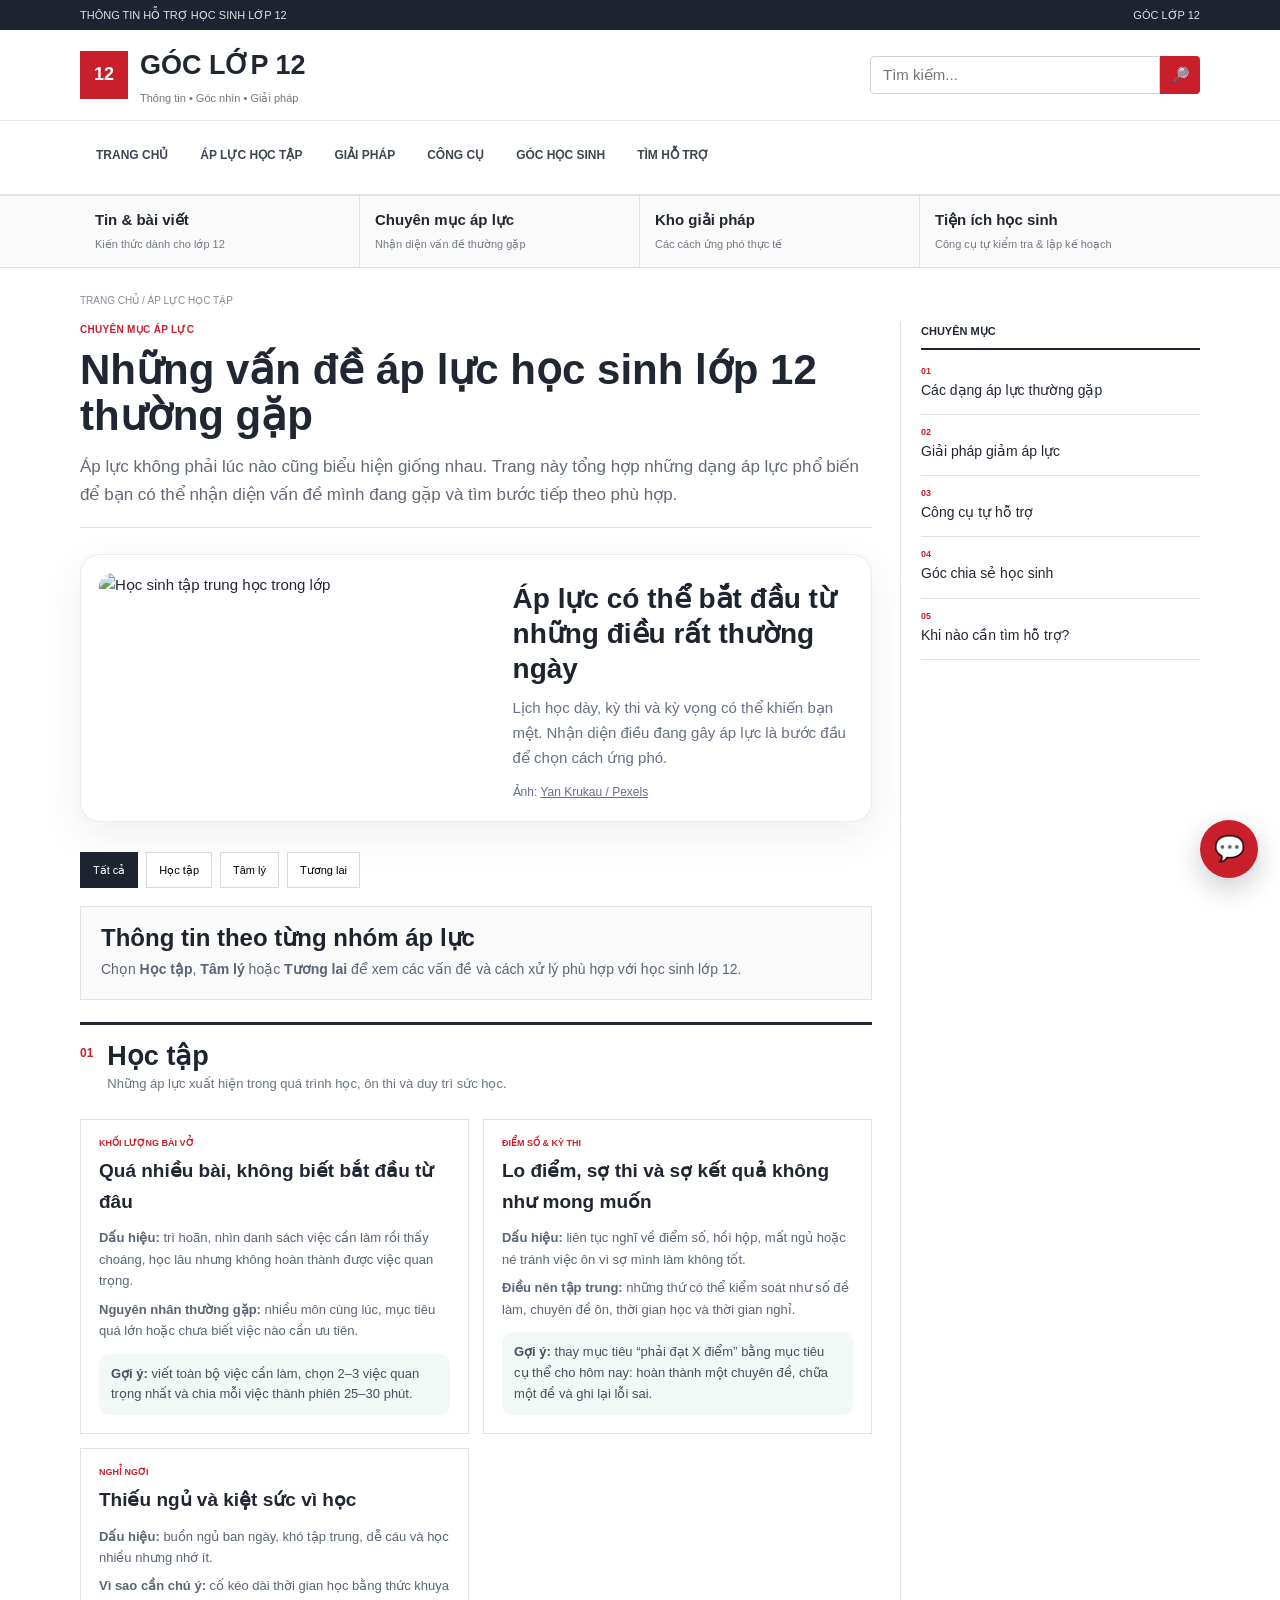
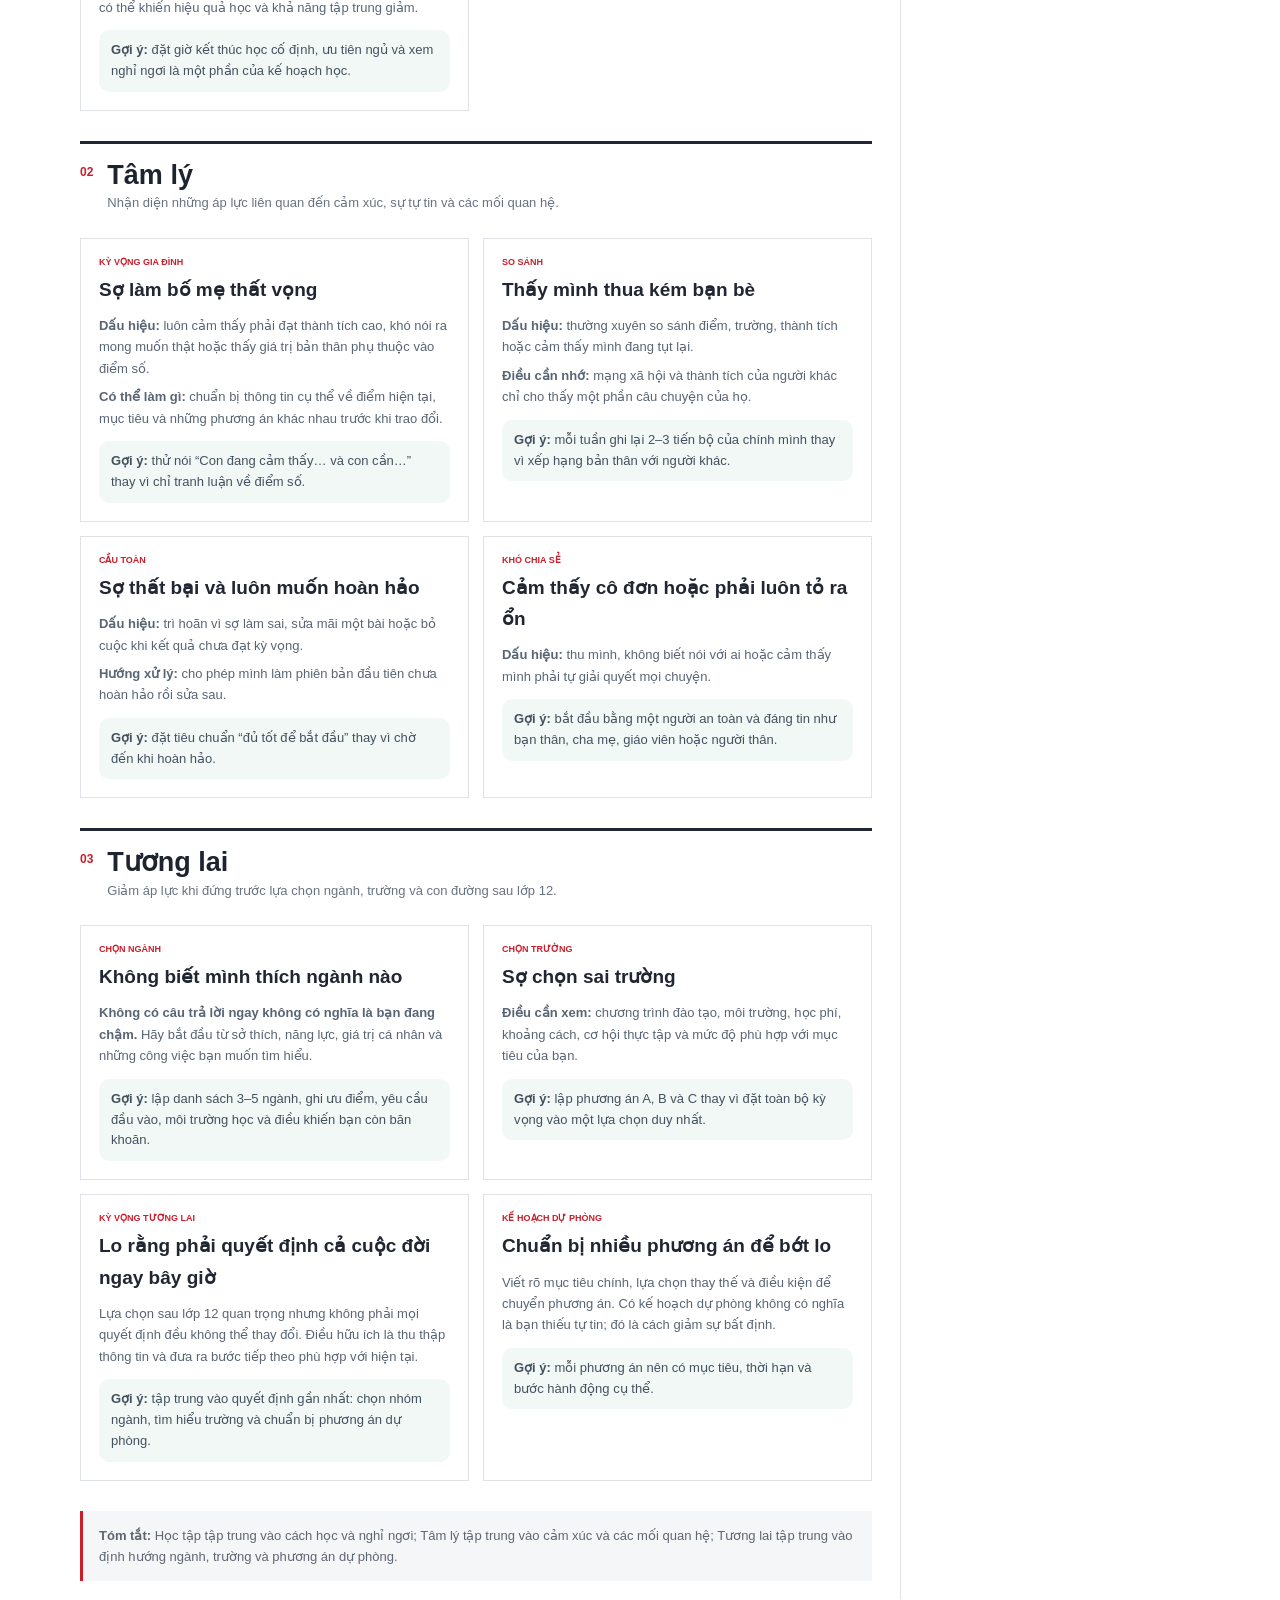
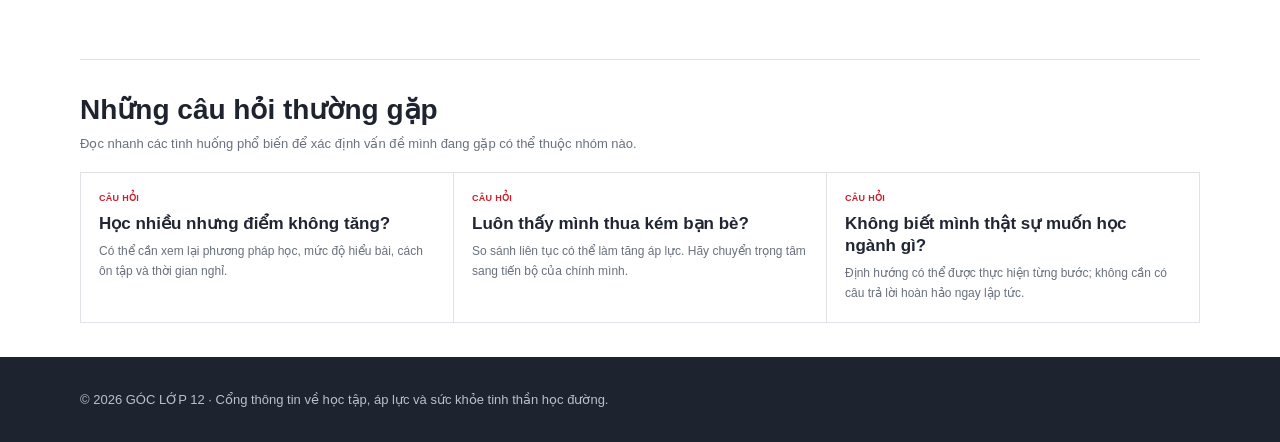
==== ap-luc.html @ 7127a7dc "Add files via upload" ====
<!DOCTYPE html>
<html lang="vi"><head><meta charset="UTF-8"><meta name="viewport" content="width=device-width,initial-scale=1.0">
<title>Áp lực học tập | GÓC LỚP 12</title><meta name="description" content="Cổng thông tin hỗ trợ học sinh lớp 12.">
<style>
:root{
  --bg:#f6f8fc; --card:#fff; --text:#182033; --muted:#667085;
  --primary:#5b67f1; --primary2:#7c83ff; --mint:#dff8ef; --blue:#e9edff;
  --peach:#fff0df; --line:#e7eaf1; --danger:#e55353; --shadow:0 14px 40px rgba(35,45,80,.08);
}
*{box-sizing:border-box;margin:0;padding:0}
html{scroll-behavior:smooth}
body{font-family:Inter,ui-sans-serif,system-ui,-apple-system,"Segoe UI",Roboto,Arial,sans-serif;background:var(--bg);color:var(--text);line-height:1.6}
a{text-decoration:none;color:inherit}
button,input,textarea,select{font:inherit}
.container{width:min(1120px,92%);margin:auto}
nav{height:74px;display:flex;align-items:center;justify-content:space-between}
.logo{display:flex;align-items:center;gap:10px;font-weight:800;font-size:20px}
.logo-mark{width:38px;height:38px;border-radius:12px;background:linear-gradient(135deg,var(--primary),#8d93ff);color:white;display:grid;place-items:center;font-weight:900}
.navlinks{display:flex;gap:26px;color:#596174;font-size:14px}
.navlinks a:hover{color:var(--primary)}
.navbtn{padding:10px 17px;border-radius:12px;background:var(--text);color:white;font-weight:700;font-size:14px}
.hero{padding:72px 0 55px;display:grid;grid-template-columns:1.08fr .92fr;gap:60px;align-items:center}
.badge{display:inline-flex;gap:8px;align-items:center;background:var(--blue);color:#4e58d7;padding:7px 12px;border-radius:99px;font-size:13px;font-weight:700;margin-bottom:20px}
h1{font-size:clamp(42px,6vw,70px);line-height:1.03;letter-spacing:-2.5px;margin-bottom:20px}
.gradient{color:var(--primary)}
.hero p{font-size:18px;color:var(--muted);max-width:600px}
.actions{display:flex;gap:12px;margin-top:30px;flex-wrap:wrap}
.btn{border:0;cursor:pointer;border-radius:14px;padding:13px 19px;font-weight:750}
.btn-primary{background:var(--primary);color:#fff;box-shadow:0 8px 22px rgba(91,103,241,.25)}
.btn-secondary{background:white;border:1px solid var(--line);color:var(--text)}
.hero-card{background:white;border:1px solid var(--line);border-radius:28px;padding:25px;box-shadow:var(--shadow);position:relative;overflow:hidden}
.hero-card:before{content:"";position:absolute;width:180px;height:180px;background:#e8ebff;border-radius:50%;right:-70px;top:-70px}
.mood{position:relative;background:#f8f9fd;border-radius:20px;padding:20px;margin-bottom:14px}
.mood h3{font-size:16px;margin-bottom:5px}
.mood p{font-size:13px;color:var(--muted)}
.mood-row{display:flex;gap:8px;margin-top:13px}
.mood button{flex:1;border:1px solid var(--line);background:#fff;border-radius:13px;padding:11px;cursor:pointer;font-size:21px}
.mood button.active{border-color:var(--primary);background:var(--blue)}
.quote{background:linear-gradient(135deg,#5b67f1,#7f87ff);color:white;padding:20px;border-radius:20px}
.quote b{display:block;font-size:16px;margin-bottom:5px}.quote span{font-size:13px;opacity:.88}
section{padding:72px 0}
.section-head{max-width:700px;margin-bottom:30px}
.eyebrow{color:var(--primary);font-weight:800;font-size:13px;text-transform:uppercase;letter-spacing:1px}
h2{font-size:38px;line-height:1.12;letter-spacing:-1px;margin:8px 0 12px}
.section-head p{color:var(--muted)}
.grid3{display:grid;grid-template-columns:repeat(3,1fr);gap:18px}
.card{background:var(--card);border:1px solid var(--line);border-radius:22px;padding:24px;box-shadow:0 5px 22px rgba(30,40,70,.035)}
.icon{width:46px;height:46px;border-radius:14px;display:grid;place-items:center;font-size:22px;margin-bottom:17px}
.icon.blue{background:var(--blue)}.icon.green{background:var(--mint)}.icon.peach{background:var(--peach)}
.card h3{margin-bottom:8px}.card p{color:var(--muted);font-size:14px}
.tools{display:grid;grid-template-columns:1fr 1fr;gap:20px}
.tool{background:#fff;border:1px solid var(--line);border-radius:22px;padding:25px}
.tool label{font-weight:700;font-size:14px;display:block;margin-bottom:9px}
input,textarea,select{width:100%;border:1px solid #dfe3ec;background:#fafbfe;border-radius:12px;padding:12px 13px;outline:none}
input:focus,textarea:focus,select:focus{border-color:var(--primary)}
textarea{min-height:120px;resize:vertical}
.checks{display:grid;gap:11px;margin:13px 0}
.check{display:flex;gap:10px;align-items:flex-start;background:#f8f9fd;padding:11px;border-radius:12px;font-size:14px;color:#4f586b}
.check input{width:auto;margin-top:4px}
.result{display:none;margin-top:14px;padding:15px;border-radius:13px;background:var(--mint);font-size:14px}
.resource{display:flex;gap:15px;align-items:flex-start;padding:18px 0;border-bottom:1px solid var(--line)}
.resource:last-child{border-bottom:0}.num{width:34px;height:34px;border-radius:10px;background:var(--blue);display:grid;place-items:center;color:#4d58d9;font-weight:800;flex:none}
.resource h3{font-size:16px}.resource p{font-size:13px;color:var(--muted)}
.cta{background:#171d31;color:white;border-radius:28px;padding:42px;display:flex;align-items:center;justify-content:space-between;gap:30px}
.cta p{color:#bdc3d2;margin-top:8px}.cta .btn{background:white;color:#171d31}
footer{padding:32px 0;color:#7b8495;font-size:13px}
.alert{background:#fff6f6;border:1px solid #ffd5d5;border-radius:16px;padding:16px;margin-top:18px;color:#713434;font-size:13px}
.small{font-size:12px;color:#8a92a2}
@media(max-width:800px){
 .hero{grid-template-columns:1fr;padding-top:45px;gap:35px}
 .navlinks{display:none}.grid3,.tools{grid-template-columns:1fr}
 h1{font-size:46px}.cta{flex-direction:column;align-items:flex-start}
}

.topic-grid{display:grid;grid-template-columns:repeat(2,1fr);gap:18px}
.topic-card{background:#fff;border:1px solid var(--line);border-radius:22px;padding:24px;box-shadow:0 5px 22px rgba(30,40,70,.035)}
.topic-top{display:flex;align-items:center;justify-content:space-between;margin-bottom:15px}
.topic-icon{width:48px;height:48px;border-radius:15px;background:var(--blue);display:grid;place-items:center;font-size:23px}
.tag{font-size:11px;font-weight:800;color:#5661d9;background:#eef0ff;padding:6px 9px;border-radius:99px}
.topic-card h3{font-size:20px;margin-bottom:7px}
.topic-card>p{color:var(--muted);font-size:14px;margin-bottom:12px}
details{border-top:1px solid var(--line);padding-top:12px}
summary{cursor:pointer;color:var(--primary);font-weight:750;font-size:13px}
details h4{font-size:13px;margin:15px 0 3px}
details p{font-size:13px;color:var(--muted)}
.solution-list{display:grid;gap:14px}
.solution-card{display:grid;grid-template-columns:62px 1fr;gap:18px;background:#fff;border:1px solid var(--line);border-radius:20px;padding:21px;box-shadow:0 5px 22px rgba(30,40,70,.035)}
.solution-number{width:48px;height:48px;border-radius:14px;background:var(--blue);color:#525edb;display:grid;place-items:center;font-weight:900;font-size:13px}
.solution-card h3{font-size:19px;margin-bottom:7px}
.solution-card p{font-size:14px;color:var(--muted)}
.tip{display:inline-block;margin-top:12px;padding:9px 12px;border-radius:11px;background:#f2fbf7;color:#4c695e;font-size:13px}
.solution-box{margin-top:20px;background:#171d31;color:#fff;border-radius:23px;padding:27px}
.solution-box h3{margin-bottom:17px}
.mini-steps{display:grid;grid-template-columns:repeat(4,1fr);gap:10px}
.mini-steps div{background:rgba(255,255,255,.08);padding:15px;border-radius:14px}
.mini-steps b{display:block;margin-bottom:4px}.mini-steps span{font-size:12px;color:#c4c9d5}
@media(max-width:800px){.topic-grid{grid-template-columns:1fr}.mini-steps{grid-template-columns:1fr 1fr}.solution-card{grid-template-columns:48px 1fr}}

/* NEWS / INFORMATION PORTAL THEME */
body{background:#fff;color:#1d2430}
.news-header{background:#fff;border-bottom:1px solid #dfe3e8}
.topline{background:#1d2430;color:#dce1e8;font-size:11px;letter-spacing:.4px}
.top-inner{height:30px;display:flex;align-items:center;justify-content:space-between}
.masthead{height:90px;display:flex;align-items:center;justify-content:space-between;gap:25px}
.news-logo{display:flex;align-items:center;gap:12px}
.news-mark{width:48px;height:48px;background:#c91f2b;color:#fff;display:grid;place-items:center;font-weight:900;font-size:18px}
.news-logo b{display:block;font-family:Georgia,serif;font-size:24px;letter-spacing:-.5px}
.news-logo small{display:block;color:#777;font-size:11px;margin-top:1px}
.search{display:flex;width:min(330px,42vw);height:38px}
.search input{border-radius:4px 0 0 4px;background:#fff;border:1px solid #ccd2da;padding:8px 12px}
.search button{width:46px;border:0;background:#c91f2b;color:#fff;border-radius:0 4px 4px 0;cursor:pointer}
.category-nav{border-top:1px solid #e4e7eb}
.nav-scroll{display:flex;overflow:auto;white-space:nowrap}
.category-nav a{padding:13px 16px;font-size:12px;font-weight:800;color:#3e4652;border-bottom:3px solid transparent}
.category-nav a:hover,.category-nav a.active{color:#c91f2b;border-bottom-color:#c91f2b}
.news-main{padding-top:18px}
.breaking{display:flex;gap:12px;align-items:center;border-top:2px solid #1d2430;border-bottom:1px solid #dfe3e8;padding:10px 0;font-size:13px}
.breaking b{background:#c91f2b;color:white;padding:5px 8px;font-size:10px;letter-spacing:.5px}
.lead-grid{display:grid;grid-template-columns:1.6fr .8fr;gap:28px;padding:22px 0;border-bottom:1px solid #dfe3e8}
.lead-image{height:260px;background:linear-gradient(135deg,#eef1ff,#dfe4ff);display:grid;place-items:center;font-size:100px;margin-bottom:17px}
.category{font-size:10px;font-weight:900;color:#c91f2b;letter-spacing:1px;margin-bottom:7px}
.lead-story h1{font-family:Georgia,serif;font-size:39px;line-height:1.1;letter-spacing:-1px;max-width:850px}
.lead-desc{font-size:16px;color:#606875;max-width:820px;margin:12px 0}
.read-more{color:#c91f2b;font-weight:800;font-size:13px}
.block-title{font-size:12px;border-bottom:2px solid #1d2430;padding-bottom:9px;margin-bottom:0}
.side-item{display:grid;grid-template-columns:30px 1fr;gap:9px;padding:15px 0;border-bottom:1px solid #e1e4e8}
.side-item>span{font-family:Georgia,serif;font-size:19px;color:#c91f2b}
.side-item b{font-family:Georgia,serif;font-size:15px;line-height:1.35}
.side-item small{display:block;color:#89919d;font-size:10px;margin-top:5px}
.headline-strip{display:grid;grid-template-columns:repeat(3,1fr);border-bottom:2px solid #1d2430;margin-bottom:25px}
.headline-strip article{padding:15px 18px;border-right:1px solid #ddd}
.headline-strip article:last-child{border-right:0}
.headline-strip span{display:block;font-size:9px;color:#c91f2b;font-weight:900;margin-bottom:5px}
.headline-strip b{font-family:Georgia,serif;font-size:14px}
.eyebrow{font-size:10px;color:#c91f2b;letter-spacing:1.2px;font-weight:900}
h2{font-family:Georgia,serif;font-size:32px;color:#1d2430}
.section-head{border-bottom:1px solid #dfe3e8;padding-bottom:15px;margin-bottom:20px}
.topic-card,.solution-card,.tool,.hero-card,.card{box-shadow:none;border-radius:2px}
.topic-card{border-color:#dfe3e8}
.topic-card h3,.solution-card h3{font-family:Georgia,serif}
.topic-card details{border-top:1px solid #e3e6ea}
.solution-card{border-color:#dfe3e8}
.solution-number{border-radius:2px;background:#f1f2f4;color:#c91f2b}
.solution-box{border-radius:2px;background:#1d2430}
.support-section{background:#f4f5f7}
.support-grid{display:grid;grid-template-columns:repeat(3,1fr);gap:1px;background:#d9dde2;border:1px solid #d9dde2}
.support-grid article{background:#fff;padding:22px}
.support-grid b{font-family:Georgia,serif;font-size:16px}
.support-grid p{font-size:13px;color:#69717d;margin-top:7px}
.urgent{background:#fff;border-left:4px solid #c91f2b;padding:15px;margin-top:15px;font-size:13px}
footer{background:#1d2430;color:#b9c0cb}

.page-wrap{padding:25px 0 60px}
.article-layout{display:grid;grid-template-columns:1fr 300px;gap:28px}
.article-main{min-width:0}
.article-main h1{font-family:Georgia,serif;font-size:42px;line-height:1.1;margin:8px 0 14px}
.article-main .intro{font-size:17px;color:#626a76;border-bottom:1px solid #dfe3e8;padding-bottom:18px;margin-bottom:20px}
.article-section{padding:20px 0;border-bottom:1px solid #e1e4e8}
.article-section h2{font-size:25px;margin:0 0 10px}
.article-section h3{font-family:Georgia,serif;font-size:18px;margin:17px 0 7px}
.article-section p,.article-section li{font-size:14px;color:#505966}
.article-section ul{padding-left:20px}
.article-section li{margin:6px 0}
.article-aside{border-left:1px solid #e0e3e7;padding-left:20px}
.aside-title{font-size:11px;font-weight:900;border-bottom:2px solid #1d2430;padding-bottom:8px;margin-bottom:4px}
.aside-link{display:block;padding:12px 0;border-bottom:1px solid #e2e5e8;font-family:Georgia,serif;font-size:14px}
.aside-link span{display:block;color:#c91f2b;font:900 9px Arial;margin-bottom:3px}
.breadcrumb{font-size:10px;color:#858c96;margin-bottom:13px}
.news-card-grid{display:grid;grid-template-columns:repeat(2,1fr);gap:16px}
.news-card{border:1px solid #dfe3e8;padding:18px;background:#fff}
.news-card h3{font-family:Georgia,serif;font-size:19px;margin:8px 0}
.news-card p{font-size:13px;color:#69717d}
.news-card .tagline{font-size:9px;font-weight:900;color:#c91f2b;letter-spacing:.7px}
.filter-row{display:flex;gap:8px;flex-wrap:wrap;margin:18px 0}
.filter-row button{border:1px solid #d6dbe2;background:#fff;padding:8px 12px;font-size:11px;cursor:pointer}
.filter-row button:hover{border-color:#c91f2b;color:#c91f2b}
.tool-page{display:grid;grid-template-columns:1fr 1fr;gap:18px}
.tool-page .tool{border:1px solid #dfe3e8;border-radius:2px}
@media(max-width:800px){
 .article-layout,.tool-page{grid-template-columns:1fr}
 .article-aside{border-left:0;border-top:1px solid #e0e3e7;padding:20px 0 0}
 .article-main h1{font-size:34px}.news-card-grid{grid-template-columns:1fr}
}

/* TYPOGRAPHY + PORTAL ENHANCEMENT */
body{font-family:Arial,"Helvetica Neue",sans-serif;font-size:15px;line-height:1.65;color:#202733}
.news-logo b,.lead-story h1,.side-item b,h1,h2,h3,.article-main h1,.article-section h2,.article-section h3,.news-card h3,.headline-strip b,.topic-card h3,.solution-card h3{font-family:Georgia,"Times New Roman",serif}
.news-logo b{font-size:27px;letter-spacing:-.8px}.news-logo small{font-family:Arial,sans-serif;letter-spacing:.2px}
.category-nav a{font-family:Arial,sans-serif;letter-spacing:.15px}
.portal-strip{border-top:1px solid #d9dde2;border-bottom:1px solid #d9dde2;background:#fafafa}
.portal-strip .container{display:grid;grid-template-columns:repeat(4,1fr)}
.portal-link{padding:12px 15px;border-right:1px solid #e1e4e8;font-size:12px}
.portal-link:last-child{border-right:0}.portal-link b{display:block;font-family:Georgia,"Times New Roman",serif;font-size:15px;margin-bottom:2px}.portal-link span{font-size:11px;color:#737b87}
.portal-section{padding:34px 0;border-top:1px solid #dfe3e8}.portal-section h2{font-size:28px;margin:0 0 7px}.portal-intro{color:#68717d;font-size:13px;margin-bottom:18px}
.portal-grid{display:grid;grid-template-columns:repeat(3,1fr);gap:0;border-top:1px solid #dfe3e8;border-left:1px solid #dfe3e8}
.portal-item{padding:18px;border-right:1px solid #dfe3e8;border-bottom:1px solid #dfe3e8;background:#fff}.portal-item .label{font-size:9px;font-weight:900;color:#c91f2b;letter-spacing:.8px}.portal-item h3{font-size:17px;line-height:1.3;margin:7px 0}.portal-item p{font-size:12px;color:#68717d}.portal-item a{color:#c91f2b;font-size:11px;font-weight:800}
.info-band{margin:25px 0;background:#f4f5f7;border:1px solid #dfe3e8;padding:18px}.info-band strong{font-family:Georgia,"Times New Roman",serif;font-size:18px}.info-band p{font-size:13px;color:#626b77;margin-top:4px}
@media(max-width:800px){.portal-strip .container,.portal-grid{grid-template-columns:1fr 1fr}.portal-link:nth-child(2){border-right:0}.portal-link{border-bottom:1px solid #e1e4e8}.portal-item{padding:15px}}

/* STUDENT ASSISTANT */
.assistant-launcher{position:fixed;right:22px;bottom:22px;width:58px;height:58px;border:0;border-radius:50%;background:#c91f2b;color:#fff;font-size:25px;cursor:pointer;box-shadow:0 10px 28px rgba(20,25,35,.22);z-index:9998}
.assistant-panel{position:fixed;right:22px;bottom:92px;width:min(390px,calc(100vw - 28px));height:560px;background:#fff;border:1px solid #dfe3e8;box-shadow:0 18px 55px rgba(25,32,45,.2);z-index:9999;display:none;flex-direction:column}
.assistant-panel.open{display:flex}
.assistant-head{background:#1d2430;color:#fff;padding:16px 17px;display:flex;align-items:center;justify-content:space-between}
.assistant-head strong{font-family:Georgia,"Times New Roman",serif;font-size:18px}.assistant-head small{display:block;color:#c9ced7;font-family:Arial,sans-serif;font-size:11px;margin-top:2px}
.assistant-close{border:0;background:transparent;color:#fff;font-size:22px;cursor:pointer}
.assistant-messages{flex:1;overflow:auto;padding:15px;background:#f6f7f9;display:flex;flex-direction:column;gap:10px}
.assistant-msg{max-width:86%;padding:10px 12px;border-radius:13px;font-size:13px;line-height:1.55;white-space:pre-wrap}.assistant-msg.bot{background:#fff;border:1px solid #e1e4e8;align-self:flex-start}.assistant-msg.user{background:#c91f2b;color:#fff;align-self:flex-end}
.assistant-suggestions{display:flex;gap:7px;overflow:auto;padding:9px 12px;border-top:1px solid #e1e4e8;background:#fff}.assistant-suggestions button{white-space:nowrap;border:1px solid #dfe3e8;background:#fff;border-radius:99px;padding:7px 10px;font-size:11px;cursor:pointer}
.assistant-input{display:flex;gap:7px;padding:10px;border-top:1px solid #dfe3e8;background:#fff}.assistant-input textarea{height:45px;min-height:45px;resize:none;padding:10px;border-radius:10px}.assistant-send{width:48px;border:0;border-radius:10px;background:#c91f2b;color:#fff;font-weight:800;cursor:pointer}
.assistant-note{padding:7px 12px;background:#fff8e8;color:#765d20;font-size:10px;border-top:1px solid #eee0b9}
@media(max-width:600px){.assistant-panel{right:10px;bottom:78px;height:min(560px,calc(100vh - 95px))}.assistant-launcher{right:12px;bottom:12px}}

/* Vietnamese typography fix */
html, body, body * {
  letter-spacing: normal !important;
  word-spacing: normal !important;
  font-kerning: normal !important;
}
body, input, textarea, button, select {
  font-family: Arial, "Helvetica Neue", sans-serif !important;
}
h1, h2, h3, h4, h5, h6, b, strong, .news-logo b, .lead-story h1, .side-item b,
.article-main h1, .article-section h2, .article-section h3, .news-card h3,
.headline-strip b, .topic-card h3, .solution-card h3, .portal-link b, .info-band strong,
.assistant-head strong {
  font-family: Arial, "Helvetica Neue", sans-serif !important;
  letter-spacing: normal !important;
  word-spacing: normal !important;
}
body * { text-align-last: auto !important; }
body p, body li, body blockquote, body .article-section, body .article-main {
  text-align: left !important;
}

/* FINAL VIETNAMESE TEXT FIX */
html, body, body * {
  letter-spacing: 0 !important;
  word-spacing: 0 !important;
  font-kerning: normal !important;
  font-variant-ligatures: none !important;
}
body, body * {
  font-family: Arial, "Helvetica Neue", Helvetica, sans-serif !important;
}
h1, h2, h3, h4, h5, h6, .news-logo b, .portal-link b, .info-band strong, .assistant-head strong {
  font-family: Arial, "Helvetica Neue", Helvetica, sans-serif !important;
  letter-spacing: 0 !important;
  word-spacing: 0 !important;
}

.filter-row button.filter-active{background:#1d2430;color:#fff;border-color:#1d2430}
.filter-row button{transition:.15s ease}
.category-note{margin:0 0 18px;padding:14px 16px;background:#f5f6f8;border-left:3px solid #c91f2b;font-size:13px;color:#5e6672}

/* Ảnh chụp học sinh thật từ Pexels */
.real-photo{display:block;width:100%;height:100%;object-fit:cover;border-radius:16px}
.lead-image{height:250px;overflow:hidden;border-radius:18px;background:#e9edff;margin-bottom:18px}
.photo-band{display:grid;grid-template-columns:1.15fr 1fr;gap:22px;align-items:center;margin:26px 0 30px;padding:18px;background:#fff;border:1px solid var(--line);border-radius:20px;box-shadow:var(--shadow)}
.photo-band img{width:100%;height:230px;object-fit:cover;border-radius:14px;display:block}
.photo-band h2{font-size:clamp(20px,2.5vw,28px);line-height:1.25;margin-bottom:10px}
.photo-band p{color:var(--muted);margin-bottom:12px}
.photo-credit{font-size:12px;color:var(--muted)}
.photo-credit a{text-decoration:underline}
.photo-card-grid{display:grid;grid-template-columns:repeat(2,minmax(0,1fr));gap:18px;margin:24px 0}
.photo-card{background:#fff;border:1px solid var(--line);border-radius:18px;overflow:hidden;box-shadow:var(--shadow)}
.photo-card img{width:100%;height:210px;object-fit:cover;display:block}
.photo-card div{padding:16px}
.photo-card h3{margin-bottom:7px}
.photo-card p{color:var(--muted)}
@media(max-width:680px){.photo-band{grid-template-columns:1fr;padding:12px}.photo-band img{height:200px}.photo-card-grid{grid-template-columns:1fr}.lead-image{height:200px}}
</style>
<style id="font-fix">
/* Font fix for Vietnamese: keep characters naturally spaced and readable */
html, body, button, input, textarea, select {
  font-family: Arial, "Helvetica Neue", sans-serif !important;
  letter-spacing: normal !important;
  word-spacing: normal !important;
  font-kerning: normal;
  text-rendering: optimizeLegibility;
}
h1, h2, h3, h4, h5, h6, .news-logo b, .lead-story h1, .side-item b,
.article-main h1, .article-section h2, .article-section h3, .news-card h3,
.headline-strip b, .topic-card h3, .solution-card h3, .portal-link b, .info-band strong,
.assistant-head strong {
  font-family: Arial, "Helvetica Neue", sans-serif !important;
  letter-spacing: normal !important;
}
.category, .eyebrow, .topline, .breaking b, .news-card .tagline, .portal-item .label {
  letter-spacing: .3px !important;
}

/* Vietnamese typography fix */
html, body, body * {
  letter-spacing: normal !important;
  word-spacing: normal !important;
  font-kerning: normal !important;
}
body, input, textarea, button, select {
  font-family: Arial, "Helvetica Neue", sans-serif !important;
}
h1, h2, h3, h4, h5, h6, b, strong, .news-logo b, .lead-story h1, .side-item b,
.article-main h1, .article-section h2, .article-section h3, .news-card h3,
.headline-strip b, .topic-card h3, .solution-card h3, .portal-link b, .info-band strong,
.assistant-head strong {
  font-family: Arial, "Helvetica Neue", sans-serif !important;
  letter-spacing: normal !important;
  word-spacing: normal !important;
}
body * { text-align-last: auto !important; }
body p, body li, body blockquote, body .article-section, body .article-main {
  text-align: left !important;
}

/* GROUPED PRESSURE TOPICS */
.group-intro{border:1px solid #dfe3e8;background:#fafafa;padding:18px 20px;margin:0 0 22px}
.group-intro h2{font-family:Georgia,"Times New Roman",serif;font-size:24px;margin:0 0 6px}
.group-intro p{margin:0;color:#596575;font-size:14px}
.topic-group{margin:0 0 30px;scroll-margin-top:20px}
.group-heading{display:flex;gap:14px;align-items:flex-start;border-top:3px solid #202733;padding:16px 0 12px;margin-bottom:12px}
.group-heading>span{font:900 12px Arial;color:#c91f2b;padding-top:5px}
.group-heading h2{font-family:Georgia,"Times New Roman",serif;font-size:27px;margin:0 0 2px}
.group-heading p{margin:0;color:#687381;font-size:13px}
.info-grid{display:grid;grid-template-columns:repeat(2,1fr);gap:14px}
.info-card{border:1px solid #dfe3e8;padding:18px;background:#fff}
.info-card h3{font-family:Georgia,"Times New Roman",serif;font-size:19px;margin:7px 0 10px}
.info-card p{font-size:13px;color:#596575;margin:7px 0;line-height:1.65}
.info-card .tagline{font:900 9px Arial;color:#c91f2b;letter-spacing:0}
.info-card .advice{background:#f1f8f5;border-radius:10px;padding:10px 12px;margin-top:12px;color:#44515f;font-size:13px;line-height:1.6}
@media(max-width:800px){.info-grid{grid-template-columns:1fr}.group-heading h2{font-size:24px}}
</style>
</head><body>
<header class="news-header">
 <div class="topline"><div class="container top-inner"><span>THÔNG TIN HỖ TRỢ HỌC SINH LỚP 12</span><span>GÓC LỚP 12</span></div></div>
 <div class="container masthead">
   <a class="news-logo" href="index.html"><span class="news-mark">12</span><span><b>GÓC LỚP 12</b><small>Thông tin • Góc nhìn • Giải pháp</small></span></a>
   <div class="search"><input id="searchInput" placeholder="Tìm kiếm..." onkeydown="if(event.key==='Enter') searchArticles()"><button onclick="searchArticles()">🔎</button></div>
 </div>
 <nav class="category-nav">
  <div class="container nav-scroll">
   <a href="index.html">TRANG CHỦ</a>
   <a href="ap-luc.html">ÁP LỰC HỌC TẬP</a>
   <a href="giai-phap.html">GIẢI PHÁP</a>
   <a href="cong-cu.html">CÔNG CỤ</a>
   <a href="goc-hoc-sinh.html">GÓC HỌC SINH</a>
   <a href="tim-ho-tro.html">TÌM HỖ TRỢ</a>
  </div>
 </nav>
</header>
<div class="portal-strip"><div class="container">
 <a class="portal-link" href="index.html"><b>Tin & bài viết</b><span>Kiến thức dành cho lớp 12</span></a>
 <a class="portal-link" href="ap-luc.html"><b>Chuyên mục áp lực</b><span>Nhận diện vấn đề thường gặp</span></a>
 <a class="portal-link" href="giai-phap.html"><b>Kho giải pháp</b><span>Các cách ứng phó thực tế</span></a>
 <a class="portal-link" href="cong-cu.html"><b>Tiện ích học sinh</b><span>Công cụ tự kiểm tra & lập kế hoạch</span></a>
</div></div>

<main>
<section class="container page-wrap">
 <div class="breadcrumb">TRANG CHỦ / ÁP LỰC HỌC TẬP</div>
 <div class="article-layout"><div class="article-main">
  <div class="category">CHUYÊN MỤC ÁP LỰC</div><h1>Những vấn đề áp lực học sinh lớp 12 thường gặp</h1>
  <p class="intro">Áp lực không phải lúc nào cũng biểu hiện giống nhau. Trang này tổng hợp những dạng áp lực phổ biến để bạn có thể nhận diện vấn đề mình đang gặp và tìm bước tiếp theo phù hợp.</p>
  <div class="photo-band"><img src="https://images.pexels.com/photos/8197511/pexels-photo-8197511.jpeg?auto=compress&cs=tinysrgb&w=1200" alt="Học sinh tập trung học trong lớp" loading="lazy"><div><h2>Áp lực có thể bắt đầu từ những điều rất thường ngày</h2><p>Lịch học dày, kỳ thi và kỳ vọng có thể khiến bạn mệt. Nhận diện điều đang gây áp lực là bước đầu để chọn cách ứng phó.</p><div class="photo-credit">Ảnh: <a href="https://www.pexels.com/photo/students-studying-in-classroom-8197511/" target="_blank" rel="noopener">Yan Krukau / Pexels</a></div></div></div>
<div class="filter-row" aria-label="Chọn nhóm thông tin">
<button class="filter-active" onclick="showGroup('all',this)">Tất cả</button>
<button onclick="showGroup('HỌC',this)">Học tập</button>
<button onclick="showGroup('TÂM',this)">Tâm lý</button>
<button onclick="showGroup('TƯƠNG',this)">Tương lai</button>
</div>

  <div class="group-intro" id="groupIntro">
    <h2>Thông tin theo từng nhóm áp lực</h2>
    <p>Chọn <b>Học tập</b>, <b>Tâm lý</b> hoặc <b>Tương lai</b> để xem các vấn đề và cách xử lý phù hợp với học sinh lớp 12.</p>
  </div>

  <div class="topic-group" data-group="HỌC">
    <div class="group-heading"><span>01</span><div><h2>Học tập</h2><p>Những áp lực xuất hiện trong quá trình học, ôn thi và duy trì sức học.</p></div></div>
    <div class="info-grid">
      <article class="info-card"><div class="tagline">KHỐI LƯỢNG BÀI VỞ</div><h3>Quá nhiều bài, không biết bắt đầu từ đâu</h3><p><b>Dấu hiệu:</b> trì hoãn, nhìn danh sách việc cần làm rồi thấy choáng, học lâu nhưng không hoàn thành được việc quan trọng.</p><p><b>Nguyên nhân thường gặp:</b> nhiều môn cùng lúc, mục tiêu quá lớn hoặc chưa biết việc nào cần ưu tiên.</p><div class="advice"><b>Gợi ý:</b> viết toàn bộ việc cần làm, chọn 2–3 việc quan trọng nhất và chia mỗi việc thành phiên 25–30 phút.</div></article>
      <article class="info-card"><div class="tagline">ĐIỂM SỐ & KỲ THI</div><h3>Lo điểm, sợ thi và sợ kết quả không như mong muốn</h3><p><b>Dấu hiệu:</b> liên tục nghĩ về điểm số, hồi hộp, mất ngủ hoặc né tránh việc ôn vì sợ mình làm không tốt.</p><p><b>Điều nên tập trung:</b> những thứ có thể kiểm soát như số đề làm, chuyên đề ôn, thời gian học và thời gian nghỉ.</p><div class="advice"><b>Gợi ý:</b> thay mục tiêu “phải đạt X điểm” bằng mục tiêu cụ thể cho hôm nay: hoàn thành một chuyên đề, chữa một đề và ghi lại lỗi sai.</div></article>
      <article class="info-card"><div class="tagline">NGHỈ NGƠI</div><h3>Thiếu ngủ và kiệt sức vì học</h3><p><b>Dấu hiệu:</b> buồn ngủ ban ngày, khó tập trung, dễ cáu và học nhiều nhưng nhớ ít.</p><p><b>Vì sao cần chú ý:</b> cố kéo dài thời gian học bằng thức khuya có thể khiến hiệu quả học và khả năng tập trung giảm.</p><div class="advice"><b>Gợi ý:</b> đặt giờ kết thúc học cố định, ưu tiên ngủ và xem nghỉ ngơi là một phần của kế hoạch học.</div></article>
    </div>
  </div>

  <div class="topic-group" data-group="TÂM">
    <div class="group-heading"><span>02</span><div><h2>Tâm lý</h2><p>Nhận diện những áp lực liên quan đến cảm xúc, sự tự tin và các mối quan hệ.</p></div></div>
    <div class="info-grid">
      <article class="info-card"><div class="tagline">KỲ VỌNG GIA ĐÌNH</div><h3>Sợ làm bố mẹ thất vọng</h3><p><b>Dấu hiệu:</b> luôn cảm thấy phải đạt thành tích cao, khó nói ra mong muốn thật hoặc thấy giá trị bản thân phụ thuộc vào điểm số.</p><p><b>Có thể làm gì:</b> chuẩn bị thông tin cụ thể về điểm hiện tại, mục tiêu và những phương án khác nhau trước khi trao đổi.</p><div class="advice"><b>Gợi ý:</b> thử nói “Con đang cảm thấy… và con cần…” thay vì chỉ tranh luận về điểm số.</div></article>
      <article class="info-card"><div class="tagline">SO SÁNH</div><h3>Thấy mình thua kém bạn bè</h3><p><b>Dấu hiệu:</b> thường xuyên so sánh điểm, trường, thành tích hoặc cảm thấy mình đang tụt lại.</p><p><b>Điều cần nhớ:</b> mạng xã hội và thành tích của người khác chỉ cho thấy một phần câu chuyện của họ.</p><div class="advice"><b>Gợi ý:</b> mỗi tuần ghi lại 2–3 tiến bộ của chính mình thay vì xếp hạng bản thân với người khác.</div></article>
      <article class="info-card"><div class="tagline">CẦU TOÀN</div><h3>Sợ thất bại và luôn muốn hoàn hảo</h3><p><b>Dấu hiệu:</b> trì hoãn vì sợ làm sai, sửa mãi một bài hoặc bỏ cuộc khi kết quả chưa đạt kỳ vọng.</p><p><b>Hướng xử lý:</b> cho phép mình làm phiên bản đầu tiên chưa hoàn hảo rồi sửa sau.</p><div class="advice"><b>Gợi ý:</b> đặt tiêu chuẩn “đủ tốt để bắt đầu” thay vì chờ đến khi hoàn hảo.</div></article>
      <article class="info-card"><div class="tagline">KHÓ CHIA SẺ</div><h3>Cảm thấy cô đơn hoặc phải luôn tỏ ra ổn</h3><p><b>Dấu hiệu:</b> thu mình, không biết nói với ai hoặc cảm thấy mình phải tự giải quyết mọi chuyện.</p><div class="advice"><b>Gợi ý:</b> bắt đầu bằng một người an toàn và đáng tin như bạn thân, cha mẹ, giáo viên hoặc người thân.</div></article>
    </div>
  </div>

  <div class="topic-group" data-group="TƯƠNG">
    <div class="group-heading"><span>03</span><div><h2>Tương lai</h2><p>Giảm áp lực khi đứng trước lựa chọn ngành, trường và con đường sau lớp 12.</p></div></div>
    <div class="info-grid">
      <article class="info-card"><div class="tagline">CHỌN NGÀNH</div><h3>Không biết mình thích ngành nào</h3><p><b>Không có câu trả lời ngay không có nghĩa là bạn đang chậm.</b> Hãy bắt đầu từ sở thích, năng lực, giá trị cá nhân và những công việc bạn muốn tìm hiểu.</p><div class="advice"><b>Gợi ý:</b> lập danh sách 3–5 ngành, ghi ưu điểm, yêu cầu đầu vào, môi trường học và điều khiến bạn còn băn khoăn.</div></article>
      <article class="info-card"><div class="tagline">CHỌN TRƯỜNG</div><h3>Sợ chọn sai trường</h3><p><b>Điều cần xem:</b> chương trình đào tạo, môi trường, học phí, khoảng cách, cơ hội thực tập và mức độ phù hợp với mục tiêu của bạn.</p><div class="advice"><b>Gợi ý:</b> lập phương án A, B và C thay vì đặt toàn bộ kỳ vọng vào một lựa chọn duy nhất.</div></article>
      <article class="info-card"><div class="tagline">KỲ VỌNG TƯƠNG LAI</div><h3>Lo rằng phải quyết định cả cuộc đời ngay bây giờ</h3><p>Lựa chọn sau lớp 12 quan trọng nhưng không phải mọi quyết định đều không thể thay đổi. Điều hữu ích là thu thập thông tin và đưa ra bước tiếp theo phù hợp với hiện tại.</p><div class="advice"><b>Gợi ý:</b> tập trung vào quyết định gần nhất: chọn nhóm ngành, tìm hiểu trường và chuẩn bị phương án dự phòng.</div></article>
      <article class="info-card"><div class="tagline">KẾ HOẠCH DỰ PHÒNG</div><h3>Chuẩn bị nhiều phương án để bớt lo</h3><p>Viết rõ mục tiêu chính, lựa chọn thay thế và điều kiện để chuyển phương án. Có kế hoạch dự phòng không có nghĩa là bạn thiếu tự tin; đó là cách giảm sự bất định.</p><div class="advice"><b>Gợi ý:</b> mỗi phương án nên có mục tiêu, thời hạn và bước hành động cụ thể.</div></article>
    </div>
  </div>

  <div class="all-topics" id="allTopics">
    <div class="category-note"><strong>Tóm tắt:</strong> Học tập tập trung vào cách học và nghỉ ngơi; Tâm lý tập trung vào cảm xúc và các mối quan hệ; Tương lai tập trung vào định hướng ngành, trường và phương án dự phòng.</div>
  </div>
 </div>
<aside class="article-aside">
 <div class="aside-title">CHUYÊN MỤC</div>
 <a class="aside-link" href="ap-luc.html"><span>01</span>Các dạng áp lực thường gặp</a>
 <a class="aside-link" href="giai-phap.html"><span>02</span>Giải pháp giảm áp lực</a>
 <a class="aside-link" href="cong-cu.html"><span>03</span>Công cụ tự hỗ trợ</a>
 <a class="aside-link" href="goc-hoc-sinh.html"><span>04</span>Góc chia sẻ học sinh</a>
 <a class="aside-link" href="tim-ho-tro.html"><span>05</span>Khi nào cần tìm hỗ trợ?</a>
</aside>
</div>
</section>
<script>
function showGroup(q,btn){
 document.querySelectorAll('.topic-group').forEach(x=>{
   x.style.display=(q==='all'||x.dataset.group===q)?'block':'none';
 });
 document.getElementById('groupIntro').style.display=(q==='all')?'block':'none';
 document.getElementById('allTopics').style.display=(q==='all')?'block':'none';
 document.querySelectorAll('.filter-row button').forEach(b=>b.classList.remove('filter-active'));
 if(btn) btn.classList.add('filter-active');
 const target=q==='all'?'groupIntro':document.querySelector('.topic-group[data-group="'+q+'"]');
 if(target && q!=='all') target.scrollIntoView({behavior:'smooth',block:'start'});
}
</script>
<section class="container portal-section"><h2>Những câu hỏi thường gặp</h2><p class="portal-intro">Đọc nhanh các tình huống phổ biến để xác định vấn đề mình đang gặp có thể thuộc nhóm nào.</p><div class="portal-grid">
<article class="portal-item"><div class="label">CÂU HỎI</div><h3>Học nhiều nhưng điểm không tăng?</h3><p>Có thể cần xem lại phương pháp học, mức độ hiểu bài, cách ôn tập và thời gian nghỉ.</p></article>
<article class="portal-item"><div class="label">CÂU HỎI</div><h3>Luôn thấy mình thua kém bạn bè?</h3><p>So sánh liên tục có thể làm tăng áp lực. Hãy chuyển trọng tâm sang tiến bộ của chính mình.</p></article>
<article class="portal-item"><div class="label">CÂU HỎI</div><h3>Không biết mình thật sự muốn học ngành gì?</h3><p>Định hướng có thể được thực hiện từng bước; không cần có câu trả lời hoàn hảo ngay lập tức.</p></article>
</div></section></main>
<footer><div class="container">© 2026 GÓC LỚP 12 · Cổng thông tin về học tập, áp lực và sức khỏe tinh thần học đường.</div></footer>

<script>
function searchArticles(){
 const q=document.getElementById('searchInput').value.trim().toLowerCase();
 document.querySelectorAll('[data-search]').forEach(el=>{
   el.style.display=(!q || el.innerText.toLowerCase().includes(q))?'':'none';
 });
}
</script><script>
/* STUDENT ASSISTANT ENGINE — offline demo, no API key required */
(function(){
 const launcher=document.createElement('button'); launcher.className='assistant-launcher'; launcher.setAttribute('aria-label','Mở Trợ lý Góc học sinh'); launcher.textContent='💬';
 const panel=document.createElement('section'); panel.className='assistant-panel'; panel.innerHTML=`
  <div class="assistant-head"><div><strong>Trợ lý Góc học sinh</strong><small>Lắng nghe • Gợi ý • Không phán xét</small></div><button class="assistant-close" aria-label="Đóng">×</button></div>
  <div class="assistant-messages" id="assistantMessages"><div class="assistant-msg bot">Chào bạn! Mình có thể lắng nghe và gợi ý cách xử lý những chuyện như áp lực học tập, thi cử, mất ngủ, kỳ vọng gia đình, chọn ngành hoặc cảm giác quá mệt. Bạn đang muốn nói về điều gì?</div></div>
  <div class="assistant-suggestions"><button data-q="Em đang rất áp lực vì học tập">Áp lực học tập</button><button data-q="Em lo lắng vì kỳ thi">Lo kỳ thi</button><button data-q="Em mất ngủ vì học">Mất ngủ</button><button data-q="Em không biết chọn ngành nào">Chọn ngành</button></div>
  <div class="assistant-note">Lưu ý: Đây là trợ lý tự động của website. Nếu bạn thấy mình không an toàn hoặc có ý nghĩ tự làm hại bản thân, hãy tìm người lớn đáng tin cậy hoặc hỗ trợ chuyên môn ngay.</div>
  <div class="assistant-input"><textarea id="assistantInput" placeholder="Viết điều bạn đang nghĩ..." aria-label="Lời nhắn"></textarea><button class="assistant-send" id="assistantSend">Gửi</button></div>`;
 document.body.appendChild(launcher); document.body.appendChild(panel);
 const box=panel.querySelector('#assistantMessages'), input=panel.querySelector('#assistantInput');
 launcher.onclick=()=>{panel.classList.toggle('open'); if(panel.classList.contains('open')) input.focus()}; panel.querySelector('.assistant-close').onclick=()=>panel.classList.remove('open');
 function add(text,who){const d=document.createElement('div');d.className='assistant-msg '+who;d.textContent=text;box.appendChild(d);box.scrollTop=box.scrollHeight}
 function answer(t){
  const x=t.toLowerCase();
  if(/tự tử|tự sát|tự làm hại|muốn chết|không muốn sống|kết liễu|tự huỷ|tự hủy/.test(x)) return 'Mình rất tiếc vì bạn đang phải chịu cảm giác nặng nề như vậy. Đừng ở một mình lúc này: hãy nói ngay với bố mẹ, thầy cô, người thân hoặc một người lớn bạn tin tưởng và nhờ họ ở cạnh bạn. Nếu bạn có nguy cơ làm hại bản thân ngay lúc này, hãy gọi dịch vụ khẩn cấp tại nơi bạn đang ở hoặc đến cơ sở y tế gần nhất. Bạn không cần tự xử lý chuyện này một mình.';
  if(/mất ngủ|khó ngủ|thức khuya|ngủ không/.test(x)) return 'Nếu đầu óc vẫn chạy khi nằm xuống, tối nay hãy thử dừng việc học trước giờ ngủ một khoảng ngắn, ghi ra 3 việc cần làm ngày mai rồi cất sách vở. Tránh học bù bằng cách thức quá khuya; thiếu ngủ thường khiến việc học và cảm xúc đều khó hơn.';
  if(/thi|điểm|đại học|đậu|trượt|kiểm tra|thi cử|học tập|bài vở|môn/.test(x)) return 'Áp lực thi cử rất dễ khiến mọi thứ trông như một nhiệm vụ khổng lồ. Bạn thử chọn đúng 1 việc có thể hoàn thành trong 25–30 phút, sau đó nghỉ ngắn. Nếu đang lo một môn cụ thể, hãy viết cho mình: môn gì, còn bao lâu và phần nào bạn chưa chắc — mình có thể giúp bạn chia nhỏ kế hoạch.';
  if(/cha mẹ|bố mẹ|ba mẹ|gia đình|kỳ vọng|kì vọng/.test(x)) return 'Kỳ vọng từ gia đình có thể khiến bạn cảm thấy mình phải luôn đạt kết quả tốt. Khi nói chuyện, thử dùng câu “Con đang cảm thấy… và con cần…” thay vì chỉ nói về điểm số. Bạn cũng có thể nhờ một thầy cô hoặc người lớn mà bạn tin tưởng làm cầu nối.';
  if(/bạn bè|so sánh|mạng xã hội|facebook|tiktok|instagram/.test(x)) return 'So sánh bản thân với người khác thường chỉ cho bạn thấy một phần câu chuyện của họ. Hãy thử giảm thời gian xem nội dung khiến bạn căng thẳng và ghi lại 1–2 tiến bộ của chính mình trong tuần này.';
  if(/ngành|trường|nghề|tương lai|định hướng/.test(x)) return 'Chưa biết chọn ngành ngay lập tức không có nghĩa là bạn đã chậm. Bạn có thể bắt đầu từ 3 câu hỏi: mình thích làm gì, mình có khả năng gì, và công việc nào phù hợp với điều kiện thực tế của mình? Sau đó tìm hiểu từng ngành thay vì phải quyết định tất cả trong một ngày.';
  if(/mệt|kiệt sức|chán|stress|căng thẳng|áp lực|lo lắng|buồn|khóc/.test(x)) return 'Mình nghe thấy bạn đang khá mệt. Trước khi cố học thêm, hãy thử giảm mục tiêu xuống mức nhỏ nhất: uống nước, rời bàn 5–10 phút, hít thở chậm và chọn một việc cần thiết nhất. Nếu cảm giác này kéo dài hoặc ảnh hưởng mạnh đến sinh hoạt, hãy nói với người lớn hoặc chuyên gia tâm lý.';
  if(/cảm ơn|thanks/.test(x)) return 'Không có gì. Bạn không cần phải giải quyết mọi thứ trong một lần. Khi cần, cứ viết tiếp cho mình điều đang làm bạn nặng đầu nhất.';
  return 'Cảm ơn bạn đã chia sẻ. Mình chưa muốn đoán sai điều bạn đang cần. Bạn có thể nói rõ hơn một chút: chuyện này liên quan đến học tập, kỳ thi, gia đình, bạn bè, chọn ngành hay cảm xúc của bạn? Mình sẽ cùng bạn chia nhỏ vấn đề.';
 }
 function send(q){const t=(q||input.value).trim();if(!t)return;add(t,'user');input.value='';setTimeout(()=>add(answer(t),'bot'),180)}
 document.getElementById('assistantSend').onclick=()=>send(); input.addEventListener('keydown',e=>{if(e.key==='Enter'&&!e.shiftKey){e.preventDefault();send()}}); panel.querySelectorAll('[data-q]').forEach(b=>b.onclick=()=>send(b.dataset.q));
})();
</script></body></html>
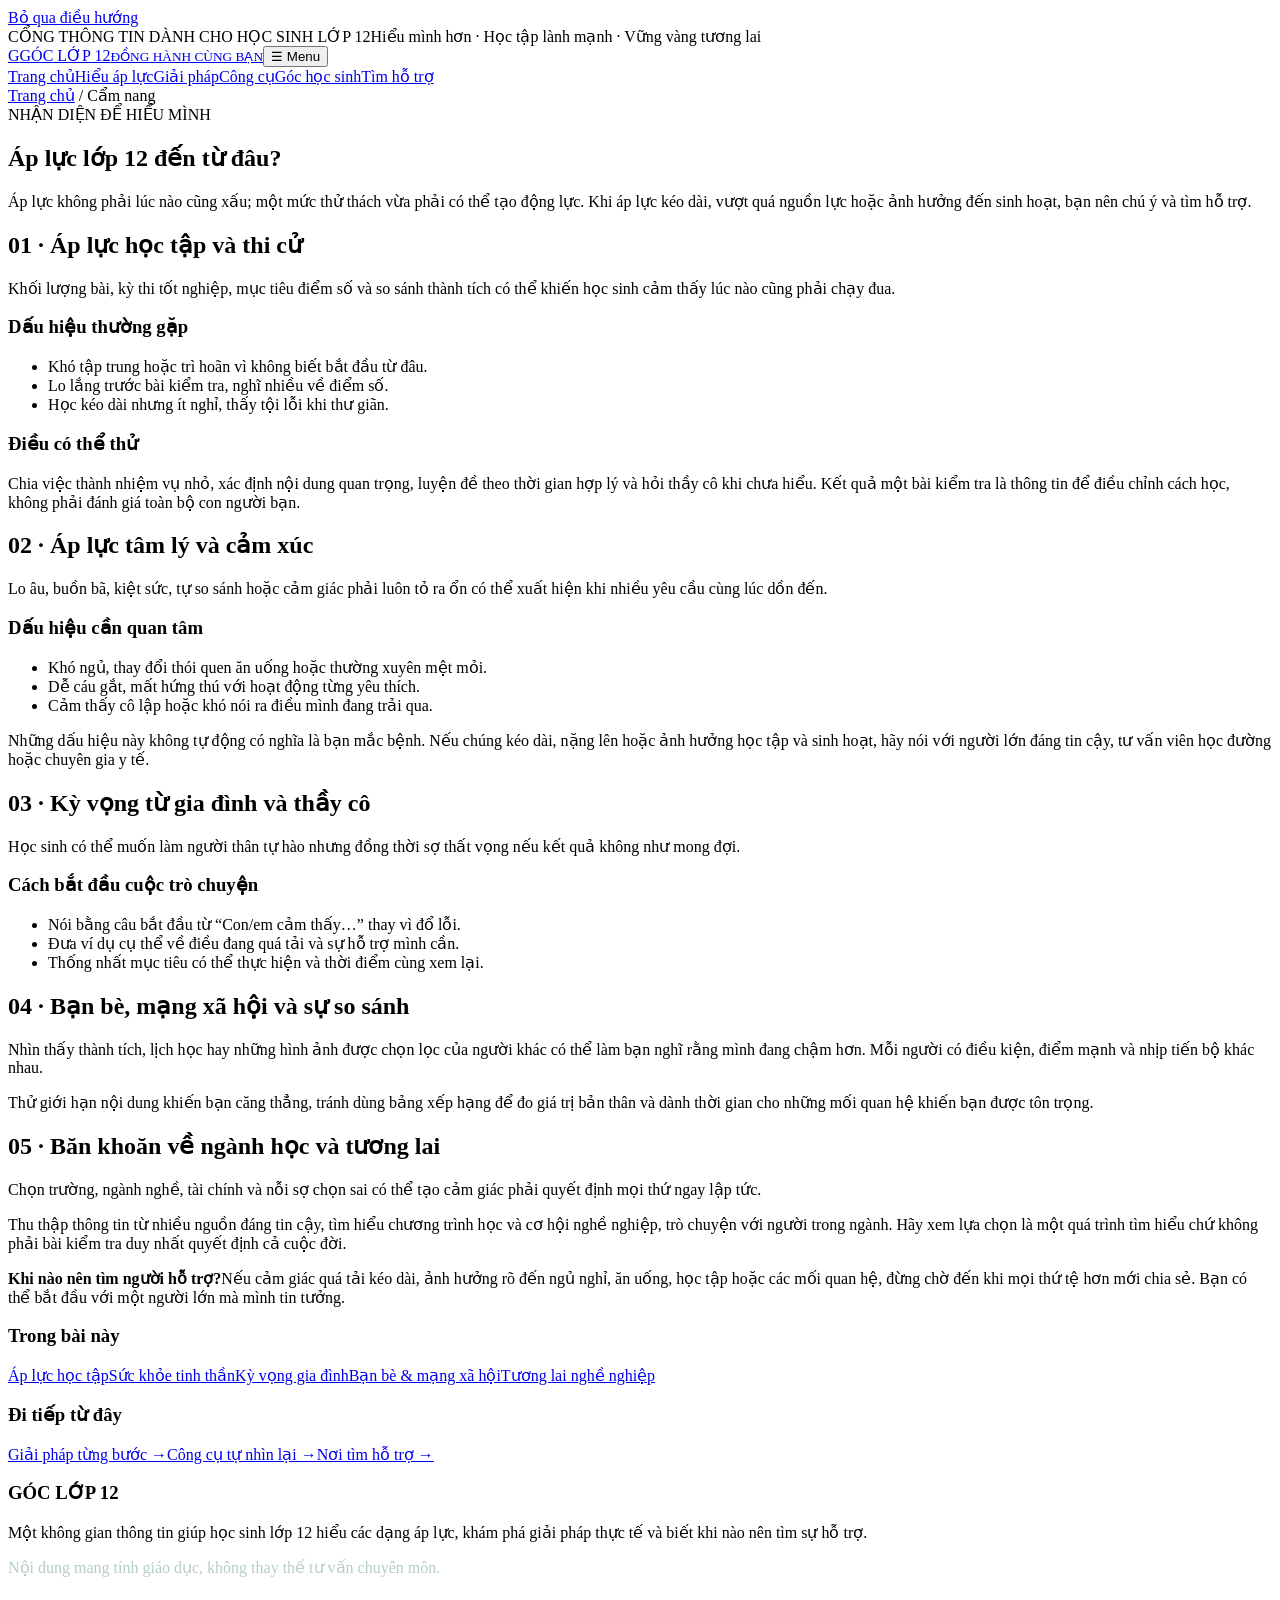
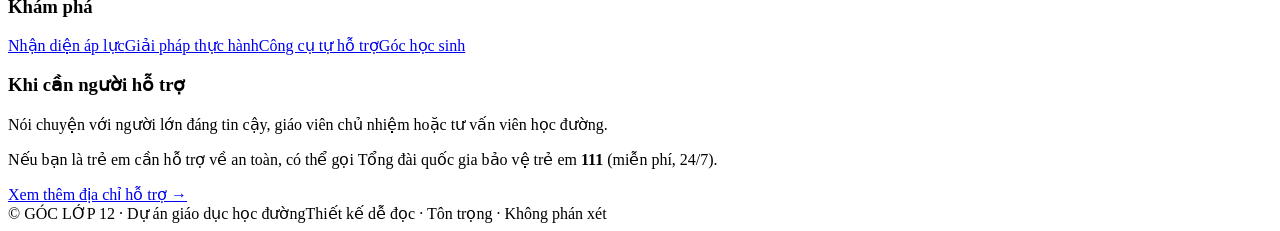
==== commit 8df0369b: "Add files via upload" ====
--- a/ap-luc.html
+++ b/ap-luc.html
@@ -1,475 +1 @@
-<!DOCTYPE html>
-<html lang="vi"><head><meta charset="UTF-8"><meta name="viewport" content="width=device-width,initial-scale=1.0">
-<title>Áp lực học tập | GÓC LỚP 12</title><meta name="description" content="Cổng thông tin hỗ trợ học sinh lớp 12.">
-<style>
-:root{
-  --bg:#f6f8fc; --card:#fff; --text:#182033; --muted:#667085;
-  --primary:#5b67f1; --primary2:#7c83ff; --mint:#dff8ef; --blue:#e9edff;
-  --peach:#fff0df; --line:#e7eaf1; --danger:#e55353; --shadow:0 14px 40px rgba(35,45,80,.08);
-}
-*{box-sizing:border-box;margin:0;padding:0}
-html{scroll-behavior:smooth}
-body{font-family:Inter,ui-sans-serif,system-ui,-apple-system,"Segoe UI",Roboto,Arial,sans-serif;background:var(--bg);color:var(--text);line-height:1.6}
-a{text-decoration:none;color:inherit}
-button,input,textarea,select{font:inherit}
-.container{width:min(1120px,92%);margin:auto}
-nav{height:74px;display:flex;align-items:center;justify-content:space-between}
-.logo{display:flex;align-items:center;gap:10px;font-weight:800;font-size:20px}
-.logo-mark{width:38px;height:38px;border-radius:12px;background:linear-gradient(135deg,var(--primary),#8d93ff);color:white;display:grid;place-items:center;font-weight:900}
-.navlinks{display:flex;gap:26px;color:#596174;font-size:14px}
-.navlinks a:hover{color:var(--primary)}
-.navbtn{padding:10px 17px;border-radius:12px;background:var(--text);color:white;font-weight:700;font-size:14px}
-.hero{padding:72px 0 55px;display:grid;grid-template-columns:1.08fr .92fr;gap:60px;align-items:center}
-.badge{display:inline-flex;gap:8px;align-items:center;background:var(--blue);color:#4e58d7;padding:7px 12px;border-radius:99px;font-size:13px;font-weight:700;margin-bottom:20px}
-h1{font-size:clamp(42px,6vw,70px);line-height:1.03;letter-spacing:-2.5px;margin-bottom:20px}
-.gradient{color:var(--primary)}
-.hero p{font-size:18px;color:var(--muted);max-width:600px}
-.actions{display:flex;gap:12px;margin-top:30px;flex-wrap:wrap}
-.btn{border:0;cursor:pointer;border-radius:14px;padding:13px 19px;font-weight:750}
-.btn-primary{background:var(--primary);color:#fff;box-shadow:0 8px 22px rgba(91,103,241,.25)}
-.btn-secondary{background:white;border:1px solid var(--line);color:var(--text)}
-.hero-card{background:white;border:1px solid var(--line);border-radius:28px;padding:25px;box-shadow:var(--shadow);position:relative;overflow:hidden}
-.hero-card:before{content:"";position:absolute;width:180px;height:180px;background:#e8ebff;border-radius:50%;right:-70px;top:-70px}
-.mood{position:relative;background:#f8f9fd;border-radius:20px;padding:20px;margin-bottom:14px}
-.mood h3{font-size:16px;margin-bottom:5px}
-.mood p{font-size:13px;color:var(--muted)}
-.mood-row{display:flex;gap:8px;margin-top:13px}
-.mood button{flex:1;border:1px solid var(--line);background:#fff;border-radius:13px;padding:11px;cursor:pointer;font-size:21px}
-.mood button.active{border-color:var(--primary);background:var(--blue)}
-.quote{background:linear-gradient(135deg,#5b67f1,#7f87ff);color:white;padding:20px;border-radius:20px}
-.quote b{display:block;font-size:16px;margin-bottom:5px}.quote span{font-size:13px;opacity:.88}
-section{padding:72px 0}
-.section-head{max-width:700px;margin-bottom:30px}
-.eyebrow{color:var(--primary);font-weight:800;font-size:13px;text-transform:uppercase;letter-spacing:1px}
-h2{font-size:38px;line-height:1.12;letter-spacing:-1px;margin:8px 0 12px}
-.section-head p{color:var(--muted)}
-.grid3{display:grid;grid-template-columns:repeat(3,1fr);gap:18px}
-.card{background:var(--card);border:1px solid var(--line);border-radius:22px;padding:24px;box-shadow:0 5px 22px rgba(30,40,70,.035)}
-.icon{width:46px;height:46px;border-radius:14px;display:grid;place-items:center;font-size:22px;margin-bottom:17px}
-.icon.blue{background:var(--blue)}.icon.green{background:var(--mint)}.icon.peach{background:var(--peach)}
-.card h3{margin-bottom:8px}.card p{color:var(--muted);font-size:14px}
-.tools{display:grid;grid-template-columns:1fr 1fr;gap:20px}
-.tool{background:#fff;border:1px solid var(--line);border-radius:22px;padding:25px}
-.tool label{font-weight:700;font-size:14px;display:block;margin-bottom:9px}
-input,textarea,select{width:100%;border:1px solid #dfe3ec;background:#fafbfe;border-radius:12px;padding:12px 13px;outline:none}
-input:focus,textarea:focus,select:focus{border-color:var(--primary)}
-textarea{min-height:120px;resize:vertical}
-.checks{display:grid;gap:11px;margin:13px 0}
-.check{display:flex;gap:10px;align-items:flex-start;background:#f8f9fd;padding:11px;border-radius:12px;font-size:14px;color:#4f586b}
-.check input{width:auto;margin-top:4px}
-.result{display:none;margin-top:14px;padding:15px;border-radius:13px;background:var(--mint);font-size:14px}
-.resource{display:flex;gap:15px;align-items:flex-start;padding:18px 0;border-bottom:1px solid var(--line)}
-.resource:last-child{border-bottom:0}.num{width:34px;height:34px;border-radius:10px;background:var(--blue);display:grid;place-items:center;color:#4d58d9;font-weight:800;flex:none}
-.resource h3{font-size:16px}.resource p{font-size:13px;color:var(--muted)}
-.cta{background:#171d31;color:white;border-radius:28px;padding:42px;display:flex;align-items:center;justify-content:space-between;gap:30px}
-.cta p{color:#bdc3d2;margin-top:8px}.cta .btn{background:white;color:#171d31}
-footer{padding:32px 0;color:#7b8495;font-size:13px}
-.alert{background:#fff6f6;border:1px solid #ffd5d5;border-radius:16px;padding:16px;margin-top:18px;color:#713434;font-size:13px}
-.small{font-size:12px;color:#8a92a2}
-@media(max-width:800px){
- .hero{grid-template-columns:1fr;padding-top:45px;gap:35px}
- .navlinks{display:none}.grid3,.tools{grid-template-columns:1fr}
- h1{font-size:46px}.cta{flex-direction:column;align-items:flex-start}
-}
-
-.topic-grid{display:grid;grid-template-columns:repeat(2,1fr);gap:18px}
-.topic-card{background:#fff;border:1px solid var(--line);border-radius:22px;padding:24px;box-shadow:0 5px 22px rgba(30,40,70,.035)}
-.topic-top{display:flex;align-items:center;justify-content:space-between;margin-bottom:15px}
-.topic-icon{width:48px;height:48px;border-radius:15px;background:var(--blue);display:grid;place-items:center;font-size:23px}
-.tag{font-size:11px;font-weight:800;color:#5661d9;background:#eef0ff;padding:6px 9px;border-radius:99px}
-.topic-card h3{font-size:20px;margin-bottom:7px}
-.topic-card>p{color:var(--muted);font-size:14px;margin-bottom:12px}
-details{border-top:1px solid var(--line);padding-top:12px}
-summary{cursor:pointer;color:var(--primary);font-weight:750;font-size:13px}
-details h4{font-size:13px;margin:15px 0 3px}
-details p{font-size:13px;color:var(--muted)}
-.solution-list{display:grid;gap:14px}
-.solution-card{display:grid;grid-template-columns:62px 1fr;gap:18px;background:#fff;border:1px solid var(--line);border-radius:20px;padding:21px;box-shadow:0 5px 22px rgba(30,40,70,.035)}
-.solution-number{width:48px;height:48px;border-radius:14px;background:var(--blue);color:#525edb;display:grid;place-items:center;font-weight:900;font-size:13px}
-.solution-card h3{font-size:19px;margin-bottom:7px}
-.solution-card p{font-size:14px;color:var(--muted)}
-.tip{display:inline-block;margin-top:12px;padding:9px 12px;border-radius:11px;background:#f2fbf7;color:#4c695e;font-size:13px}
-.solution-box{margin-top:20px;background:#171d31;color:#fff;border-radius:23px;padding:27px}
-.solution-box h3{margin-bottom:17px}
-.mini-steps{display:grid;grid-template-columns:repeat(4,1fr);gap:10px}
-.mini-steps div{background:rgba(255,255,255,.08);padding:15px;border-radius:14px}
-.mini-steps b{display:block;margin-bottom:4px}.mini-steps span{font-size:12px;color:#c4c9d5}
-@media(max-width:800px){.topic-grid{grid-template-columns:1fr}.mini-steps{grid-template-columns:1fr 1fr}.solution-card{grid-template-columns:48px 1fr}}
-
-/* NEWS / INFORMATION PORTAL THEME */
-body{background:#fff;color:#1d2430}
-.news-header{background:#fff;border-bottom:1px solid #dfe3e8}
-.topline{background:#1d2430;color:#dce1e8;font-size:11px;letter-spacing:.4px}
-.top-inner{height:30px;display:flex;align-items:center;justify-content:space-between}
-.masthead{height:90px;display:flex;align-items:center;justify-content:space-between;gap:25px}
-.news-logo{display:flex;align-items:center;gap:12px}
-.news-mark{width:48px;height:48px;background:#c91f2b;color:#fff;display:grid;place-items:center;font-weight:900;font-size:18px}
-.news-logo b{display:block;font-family:Georgia,serif;font-size:24px;letter-spacing:-.5px}
-.news-logo small{display:block;color:#777;font-size:11px;margin-top:1px}
-.search{display:flex;width:min(330px,42vw);height:38px}
-.search input{border-radius:4px 0 0 4px;background:#fff;border:1px solid #ccd2da;padding:8px 12px}
-.search button{width:46px;border:0;background:#c91f2b;color:#fff;border-radius:0 4px 4px 0;cursor:pointer}
-.category-nav{border-top:1px solid #e4e7eb}
-.nav-scroll{display:flex;overflow:auto;white-space:nowrap}
-.category-nav a{padding:13px 16px;font-size:12px;font-weight:800;color:#3e4652;border-bottom:3px solid transparent}
-.category-nav a:hover,.category-nav a.active{color:#c91f2b;border-bottom-color:#c91f2b}
-.news-main{padding-top:18px}
-.breaking{display:flex;gap:12px;align-items:center;border-top:2px solid #1d2430;border-bottom:1px solid #dfe3e8;padding:10px 0;font-size:13px}
-.breaking b{background:#c91f2b;color:white;padding:5px 8px;font-size:10px;letter-spacing:.5px}
-.lead-grid{display:grid;grid-template-columns:1.6fr .8fr;gap:28px;padding:22px 0;border-bottom:1px solid #dfe3e8}
-.lead-image{height:260px;background:linear-gradient(135deg,#eef1ff,#dfe4ff);display:grid;place-items:center;font-size:100px;margin-bottom:17px}
-.category{font-size:10px;font-weight:900;color:#c91f2b;letter-spacing:1px;margin-bottom:7px}
-.lead-story h1{font-family:Georgia,serif;font-size:39px;line-height:1.1;letter-spacing:-1px;max-width:850px}
-.lead-desc{font-size:16px;color:#606875;max-width:820px;margin:12px 0}
-.read-more{color:#c91f2b;font-weight:800;font-size:13px}
-.block-title{font-size:12px;border-bottom:2px solid #1d2430;padding-bottom:9px;margin-bottom:0}
-.side-item{display:grid;grid-template-columns:30px 1fr;gap:9px;padding:15px 0;border-bottom:1px solid #e1e4e8}
-.side-item>span{font-family:Georgia,serif;font-size:19px;color:#c91f2b}
-.side-item b{font-family:Georgia,serif;font-size:15px;line-height:1.35}
-.side-item small{display:block;color:#89919d;font-size:10px;margin-top:5px}
-.headline-strip{display:grid;grid-template-columns:repeat(3,1fr);border-bottom:2px solid #1d2430;margin-bottom:25px}
-.headline-strip article{padding:15px 18px;border-right:1px solid #ddd}
-.headline-strip article:last-child{border-right:0}
-.headline-strip span{display:block;font-size:9px;color:#c91f2b;font-weight:900;margin-bottom:5px}
-.headline-strip b{font-family:Georgia,serif;font-size:14px}
-.eyebrow{font-size:10px;color:#c91f2b;letter-spacing:1.2px;font-weight:900}
-h2{font-family:Georgia,serif;font-size:32px;color:#1d2430}
-.section-head{border-bottom:1px solid #dfe3e8;padding-bottom:15px;margin-bottom:20px}
-.topic-card,.solution-card,.tool,.hero-card,.card{box-shadow:none;border-radius:2px}
-.topic-card{border-color:#dfe3e8}
-.topic-card h3,.solution-card h3{font-family:Georgia,serif}
-.topic-card details{border-top:1px solid #e3e6ea}
-.solution-card{border-color:#dfe3e8}
-.solution-number{border-radius:2px;background:#f1f2f4;color:#c91f2b}
-.solution-box{border-radius:2px;background:#1d2430}
-.support-section{background:#f4f5f7}
-.support-grid{display:grid;grid-template-columns:repeat(3,1fr);gap:1px;background:#d9dde2;border:1px solid #d9dde2}
-.support-grid article{background:#fff;padding:22px}
-.support-grid b{font-family:Georgia,serif;font-size:16px}
-.support-grid p{font-size:13px;color:#69717d;margin-top:7px}
-.urgent{background:#fff;border-left:4px solid #c91f2b;padding:15px;margin-top:15px;font-size:13px}
-footer{background:#1d2430;color:#b9c0cb}
-
-.page-wrap{padding:25px 0 60px}
-.article-layout{display:grid;grid-template-columns:1fr 300px;gap:28px}
-.article-main{min-width:0}
-.article-main h1{font-family:Georgia,serif;font-size:42px;line-height:1.1;margin:8px 0 14px}
-.article-main .intro{font-size:17px;color:#626a76;border-bottom:1px solid #dfe3e8;padding-bottom:18px;margin-bottom:20px}
-.article-section{padding:20px 0;border-bottom:1px solid #e1e4e8}
-.article-section h2{font-size:25px;margin:0 0 10px}
-.article-section h3{font-family:Georgia,serif;font-size:18px;margin:17px 0 7px}
-.article-section p,.article-section li{font-size:14px;color:#505966}
-.article-section ul{padding-left:20px}
-.article-section li{margin:6px 0}
-.article-aside{border-left:1px solid #e0e3e7;padding-left:20px}
-.aside-title{font-size:11px;font-weight:900;border-bottom:2px solid #1d2430;padding-bottom:8px;margin-bottom:4px}
-.aside-link{display:block;padding:12px 0;border-bottom:1px solid #e2e5e8;font-family:Georgia,serif;font-size:14px}
-.aside-link span{display:block;color:#c91f2b;font:900 9px Arial;margin-bottom:3px}
-.breadcrumb{font-size:10px;color:#858c96;margin-bottom:13px}
-.news-card-grid{display:grid;grid-template-columns:repeat(2,1fr);gap:16px}
-.news-card{border:1px solid #dfe3e8;padding:18px;background:#fff}
-.news-card h3{font-family:Georgia,serif;font-size:19px;margin:8px 0}
-.news-card p{font-size:13px;color:#69717d}
-.news-card .tagline{font-size:9px;font-weight:900;color:#c91f2b;letter-spacing:.7px}
-.filter-row{display:flex;gap:8px;flex-wrap:wrap;margin:18px 0}
-.filter-row button{border:1px solid #d6dbe2;background:#fff;padding:8px 12px;font-size:11px;cursor:pointer}
-.filter-row button:hover{border-color:#c91f2b;color:#c91f2b}
-.tool-page{display:grid;grid-template-columns:1fr 1fr;gap:18px}
-.tool-page .tool{border:1px solid #dfe3e8;border-radius:2px}
-@media(max-width:800px){
- .article-layout,.tool-page{grid-template-columns:1fr}
- .article-aside{border-left:0;border-top:1px solid #e0e3e7;padding:20px 0 0}
- .article-main h1{font-size:34px}.news-card-grid{grid-template-columns:1fr}
-}
-
-/* TYPOGRAPHY + PORTAL ENHANCEMENT */
-body{font-family:Arial,"Helvetica Neue",sans-serif;font-size:15px;line-height:1.65;color:#202733}
-.news-logo b,.lead-story h1,.side-item b,h1,h2,h3,.article-main h1,.article-section h2,.article-section h3,.news-card h3,.headline-strip b,.topic-card h3,.solution-card h3{font-family:Georgia,"Times New Roman",serif}
-.news-logo b{font-size:27px;letter-spacing:-.8px}.news-logo small{font-family:Arial,sans-serif;letter-spacing:.2px}
-.category-nav a{font-family:Arial,sans-serif;letter-spacing:.15px}
-.portal-strip{border-top:1px solid #d9dde2;border-bottom:1px solid #d9dde2;background:#fafafa}
-.portal-strip .container{display:grid;grid-template-columns:repeat(4,1fr)}
-.portal-link{padding:12px 15px;border-right:1px solid #e1e4e8;font-size:12px}
-.portal-link:last-child{border-right:0}.portal-link b{display:block;font-family:Georgia,"Times New Roman",serif;font-size:15px;margin-bottom:2px}.portal-link span{font-size:11px;color:#737b87}
-.portal-section{padding:34px 0;border-top:1px solid #dfe3e8}.portal-section h2{font-size:28px;margin:0 0 7px}.portal-intro{color:#68717d;font-size:13px;margin-bottom:18px}
-.portal-grid{display:grid;grid-template-columns:repeat(3,1fr);gap:0;border-top:1px solid #dfe3e8;border-left:1px solid #dfe3e8}
-.portal-item{padding:18px;border-right:1px solid #dfe3e8;border-bottom:1px solid #dfe3e8;background:#fff}.portal-item .label{font-size:9px;font-weight:900;color:#c91f2b;letter-spacing:.8px}.portal-item h3{font-size:17px;line-height:1.3;margin:7px 0}.portal-item p{font-size:12px;color:#68717d}.portal-item a{color:#c91f2b;font-size:11px;font-weight:800}
-.info-band{margin:25px 0;background:#f4f5f7;border:1px solid #dfe3e8;padding:18px}.info-band strong{font-family:Georgia,"Times New Roman",serif;font-size:18px}.info-band p{font-size:13px;color:#626b77;margin-top:4px}
-@media(max-width:800px){.portal-strip .container,.portal-grid{grid-template-columns:1fr 1fr}.portal-link:nth-child(2){border-right:0}.portal-link{border-bottom:1px solid #e1e4e8}.portal-item{padding:15px}}
-
-/* STUDENT ASSISTANT */
-.assistant-launcher{position:fixed;right:22px;bottom:22px;width:58px;height:58px;border:0;border-radius:50%;background:#c91f2b;color:#fff;font-size:25px;cursor:pointer;box-shadow:0 10px 28px rgba(20,25,35,.22);z-index:9998}
-.assistant-panel{position:fixed;right:22px;bottom:92px;width:min(390px,calc(100vw - 28px));height:560px;background:#fff;border:1px solid #dfe3e8;box-shadow:0 18px 55px rgba(25,32,45,.2);z-index:9999;display:none;flex-direction:column}
-.assistant-panel.open{display:flex}
-.assistant-head{background:#1d2430;color:#fff;padding:16px 17px;display:flex;align-items:center;justify-content:space-between}
-.assistant-head strong{font-family:Georgia,"Times New Roman",serif;font-size:18px}.assistant-head small{display:block;color:#c9ced7;font-family:Arial,sans-serif;font-size:11px;margin-top:2px}
-.assistant-close{border:0;background:transparent;color:#fff;font-size:22px;cursor:pointer}
-.assistant-messages{flex:1;overflow:auto;padding:15px;background:#f6f7f9;display:flex;flex-direction:column;gap:10px}
-.assistant-msg{max-width:86%;padding:10px 12px;border-radius:13px;font-size:13px;line-height:1.55;white-space:pre-wrap}.assistant-msg.bot{background:#fff;border:1px solid #e1e4e8;align-self:flex-start}.assistant-msg.user{background:#c91f2b;color:#fff;align-self:flex-end}
-.assistant-suggestions{display:flex;gap:7px;overflow:auto;padding:9px 12px;border-top:1px solid #e1e4e8;background:#fff}.assistant-suggestions button{white-space:nowrap;border:1px solid #dfe3e8;background:#fff;border-radius:99px;padding:7px 10px;font-size:11px;cursor:pointer}
-.assistant-input{display:flex;gap:7px;padding:10px;border-top:1px solid #dfe3e8;background:#fff}.assistant-input textarea{height:45px;min-height:45px;resize:none;padding:10px;border-radius:10px}.assistant-send{width:48px;border:0;border-radius:10px;background:#c91f2b;color:#fff;font-weight:800;cursor:pointer}
-.assistant-note{padding:7px 12px;background:#fff8e8;color:#765d20;font-size:10px;border-top:1px solid #eee0b9}
-@media(max-width:600px){.assistant-panel{right:10px;bottom:78px;height:min(560px,calc(100vh - 95px))}.assistant-launcher{right:12px;bottom:12px}}
-
-/* Vietnamese typography fix */
-html, body, body * {
-  letter-spacing: normal !important;
-  word-spacing: normal !important;
-  font-kerning: normal !important;
-}
-body, input, textarea, button, select {
-  font-family: Arial, "Helvetica Neue", sans-serif !important;
-}
-h1, h2, h3, h4, h5, h6, b, strong, .news-logo b, .lead-story h1, .side-item b,
-.article-main h1, .article-section h2, .article-section h3, .news-card h3,
-.headline-strip b, .topic-card h3, .solution-card h3, .portal-link b, .info-band strong,
-.assistant-head strong {
-  font-family: Arial, "Helvetica Neue", sans-serif !important;
-  letter-spacing: normal !important;
-  word-spacing: normal !important;
-}
-body * { text-align-last: auto !important; }
-body p, body li, body blockquote, body .article-section, body .article-main {
-  text-align: left !important;
-}
-
-/* FINAL VIETNAMESE TEXT FIX */
-html, body, body * {
-  letter-spacing: 0 !important;
-  word-spacing: 0 !important;
-  font-kerning: normal !important;
-  font-variant-ligatures: none !important;
-}
-body, body * {
-  font-family: Arial, "Helvetica Neue", Helvetica, sans-serif !important;
-}
-h1, h2, h3, h4, h5, h6, .news-logo b, .portal-link b, .info-band strong, .assistant-head strong {
-  font-family: Arial, "Helvetica Neue", Helvetica, sans-serif !important;
-  letter-spacing: 0 !important;
-  word-spacing: 0 !important;
-}
-
-.filter-row button.filter-active{background:#1d2430;color:#fff;border-color:#1d2430}
-.filter-row button{transition:.15s ease}
-.category-note{margin:0 0 18px;padding:14px 16px;background:#f5f6f8;border-left:3px solid #c91f2b;font-size:13px;color:#5e6672}
-
-/* Ảnh chụp học sinh thật từ Pexels */
-.real-photo{display:block;width:100%;height:100%;object-fit:cover;border-radius:16px}
-.lead-image{height:250px;overflow:hidden;border-radius:18px;background:#e9edff;margin-bottom:18px}
-.photo-band{display:grid;grid-template-columns:1.15fr 1fr;gap:22px;align-items:center;margin:26px 0 30px;padding:18px;background:#fff;border:1px solid var(--line);border-radius:20px;box-shadow:var(--shadow)}
-.photo-band img{width:100%;height:230px;object-fit:cover;border-radius:14px;display:block}
-.photo-band h2{font-size:clamp(20px,2.5vw,28px);line-height:1.25;margin-bottom:10px}
-.photo-band p{color:var(--muted);margin-bottom:12px}
-.photo-credit{font-size:12px;color:var(--muted)}
-.photo-credit a{text-decoration:underline}
-.photo-card-grid{display:grid;grid-template-columns:repeat(2,minmax(0,1fr));gap:18px;margin:24px 0}
-.photo-card{background:#fff;border:1px solid var(--line);border-radius:18px;overflow:hidden;box-shadow:var(--shadow)}
-.photo-card img{width:100%;height:210px;object-fit:cover;display:block}
-.photo-card div{padding:16px}
-.photo-card h3{margin-bottom:7px}
-.photo-card p{color:var(--muted)}
-@media(max-width:680px){.photo-band{grid-template-columns:1fr;padding:12px}.photo-band img{height:200px}.photo-card-grid{grid-template-columns:1fr}.lead-image{height:200px}}
-</style>
-<style id="font-fix">
-/* Font fix for Vietnamese: keep characters naturally spaced and readable */
-html, body, button, input, textarea, select {
-  font-family: Arial, "Helvetica Neue", sans-serif !important;
-  letter-spacing: normal !important;
-  word-spacing: normal !important;
-  font-kerning: normal;
-  text-rendering: optimizeLegibility;
-}
-h1, h2, h3, h4, h5, h6, .news-logo b, .lead-story h1, .side-item b,
-.article-main h1, .article-section h2, .article-section h3, .news-card h3,
-.headline-strip b, .topic-card h3, .solution-card h3, .portal-link b, .info-band strong,
-.assistant-head strong {
-  font-family: Arial, "Helvetica Neue", sans-serif !important;
-  letter-spacing: normal !important;
-}
-.category, .eyebrow, .topline, .breaking b, .news-card .tagline, .portal-item .label {
-  letter-spacing: .3px !important;
-}
-
-/* Vietnamese typography fix */
-html, body, body * {
-  letter-spacing: normal !important;
-  word-spacing: normal !important;
-  font-kerning: normal !important;
-}
-body, input, textarea, button, select {
-  font-family: Arial, "Helvetica Neue", sans-serif !important;
-}
-h1, h2, h3, h4, h5, h6, b, strong, .news-logo b, .lead-story h1, .side-item b,
-.article-main h1, .article-section h2, .article-section h3, .news-card h3,
-.headline-strip b, .topic-card h3, .solution-card h3, .portal-link b, .info-band strong,
-.assistant-head strong {
-  font-family: Arial, "Helvetica Neue", sans-serif !important;
-  letter-spacing: normal !important;
-  word-spacing: normal !important;
-}
-body * { text-align-last: auto !important; }
-body p, body li, body blockquote, body .article-section, body .article-main {
-  text-align: left !important;
-}
-
-/* GROUPED PRESSURE TOPICS */
-.group-intro{border:1px solid #dfe3e8;background:#fafafa;padding:18px 20px;margin:0 0 22px}
-.group-intro h2{font-family:Georgia,"Times New Roman",serif;font-size:24px;margin:0 0 6px}
-.group-intro p{margin:0;color:#596575;font-size:14px}
-.topic-group{margin:0 0 30px;scroll-margin-top:20px}
-.group-heading{display:flex;gap:14px;align-items:flex-start;border-top:3px solid #202733;padding:16px 0 12px;margin-bottom:12px}
-.group-heading>span{font:900 12px Arial;color:#c91f2b;padding-top:5px}
-.group-heading h2{font-family:Georgia,"Times New Roman",serif;font-size:27px;margin:0 0 2px}
-.group-heading p{margin:0;color:#687381;font-size:13px}
-.info-grid{display:grid;grid-template-columns:repeat(2,1fr);gap:14px}
-.info-card{border:1px solid #dfe3e8;padding:18px;background:#fff}
-.info-card h3{font-family:Georgia,"Times New Roman",serif;font-size:19px;margin:7px 0 10px}
-.info-card p{font-size:13px;color:#596575;margin:7px 0;line-height:1.65}
-.info-card .tagline{font:900 9px Arial;color:#c91f2b;letter-spacing:0}
-.info-card .advice{background:#f1f8f5;border-radius:10px;padding:10px 12px;margin-top:12px;color:#44515f;font-size:13px;line-height:1.6}
-@media(max-width:800px){.info-grid{grid-template-columns:1fr}.group-heading h2{font-size:24px}}
-</style>
-</head><body>
-<header class="news-header">
- <div class="topline"><div class="container top-inner"><span>THÔNG TIN HỖ TRỢ HỌC SINH LỚP 12</span><span>GÓC LỚP 12</span></div></div>
- <div class="container masthead">
-   <a class="news-logo" href="index.html"><span class="news-mark">12</span><span><b>GÓC LỚP 12</b><small>Thông tin • Góc nhìn • Giải pháp</small></span></a>
-   <div class="search"><input id="searchInput" placeholder="Tìm kiếm..." onkeydown="if(event.key==='Enter') searchArticles()"><button onclick="searchArticles()">🔎</button></div>
- </div>
- <nav class="category-nav">
-  <div class="container nav-scroll">
-   <a href="index.html">TRANG CHỦ</a>
-   <a href="ap-luc.html">ÁP LỰC HỌC TẬP</a>
-   <a href="giai-phap.html">GIẢI PHÁP</a>
-   <a href="cong-cu.html">CÔNG CỤ</a>
-   <a href="goc-hoc-sinh.html">GÓC HỌC SINH</a>
-   <a href="tim-ho-tro.html">TÌM HỖ TRỢ</a>
-  </div>
- </nav>
-</header>
-<div class="portal-strip"><div class="container">
- <a class="portal-link" href="index.html"><b>Tin & bài viết</b><span>Kiến thức dành cho lớp 12</span></a>
- <a class="portal-link" href="ap-luc.html"><b>Chuyên mục áp lực</b><span>Nhận diện vấn đề thường gặp</span></a>
- <a class="portal-link" href="giai-phap.html"><b>Kho giải pháp</b><span>Các cách ứng phó thực tế</span></a>
- <a class="portal-link" href="cong-cu.html"><b>Tiện ích học sinh</b><span>Công cụ tự kiểm tra & lập kế hoạch</span></a>
-</div></div>
-
-<main>
-<section class="container page-wrap">
- <div class="breadcrumb">TRANG CHỦ / ÁP LỰC HỌC TẬP</div>
- <div class="article-layout"><div class="article-main">
-  <div class="category">CHUYÊN MỤC ÁP LỰC</div><h1>Những vấn đề áp lực học sinh lớp 12 thường gặp</h1>
-  <p class="intro">Áp lực không phải lúc nào cũng biểu hiện giống nhau. Trang này tổng hợp những dạng áp lực phổ biến để bạn có thể nhận diện vấn đề mình đang gặp và tìm bước tiếp theo phù hợp.</p>
-  <div class="photo-band"><img src="https://images.pexels.com/photos/8197511/pexels-photo-8197511.jpeg?auto=compress&cs=tinysrgb&w=1200" alt="Học sinh tập trung học trong lớp" loading="lazy"><div><h2>Áp lực có thể bắt đầu từ những điều rất thường ngày</h2><p>Lịch học dày, kỳ thi và kỳ vọng có thể khiến bạn mệt. Nhận diện điều đang gây áp lực là bước đầu để chọn cách ứng phó.</p><div class="photo-credit">Ảnh: <a href="https://www.pexels.com/photo/students-studying-in-classroom-8197511/" target="_blank" rel="noopener">Yan Krukau / Pexels</a></div></div></div>
-<div class="filter-row" aria-label="Chọn nhóm thông tin">
-<button class="filter-active" onclick="showGroup('all',this)">Tất cả</button>
-<button onclick="showGroup('HỌC',this)">Học tập</button>
-<button onclick="showGroup('TÂM',this)">Tâm lý</button>
-<button onclick="showGroup('TƯƠNG',this)">Tương lai</button>
-</div>
-
-  <div class="group-intro" id="groupIntro">
-    <h2>Thông tin theo từng nhóm áp lực</h2>
-    <p>Chọn <b>Học tập</b>, <b>Tâm lý</b> hoặc <b>Tương lai</b> để xem các vấn đề và cách xử lý phù hợp với học sinh lớp 12.</p>
-  </div>
-
-  <div class="topic-group" data-group="HỌC">
-    <div class="group-heading"><span>01</span><div><h2>Học tập</h2><p>Những áp lực xuất hiện trong quá trình học, ôn thi và duy trì sức học.</p></div></div>
-    <div class="info-grid">
-      <article class="info-card"><div class="tagline">KHỐI LƯỢNG BÀI VỞ</div><h3>Quá nhiều bài, không biết bắt đầu từ đâu</h3><p><b>Dấu hiệu:</b> trì hoãn, nhìn danh sách việc cần làm rồi thấy choáng, học lâu nhưng không hoàn thành được việc quan trọng.</p><p><b>Nguyên nhân thường gặp:</b> nhiều môn cùng lúc, mục tiêu quá lớn hoặc chưa biết việc nào cần ưu tiên.</p><div class="advice"><b>Gợi ý:</b> viết toàn bộ việc cần làm, chọn 2–3 việc quan trọng nhất và chia mỗi việc thành phiên 25–30 phút.</div></article>
-      <article class="info-card"><div class="tagline">ĐIỂM SỐ & KỲ THI</div><h3>Lo điểm, sợ thi và sợ kết quả không như mong muốn</h3><p><b>Dấu hiệu:</b> liên tục nghĩ về điểm số, hồi hộp, mất ngủ hoặc né tránh việc ôn vì sợ mình làm không tốt.</p><p><b>Điều nên tập trung:</b> những thứ có thể kiểm soát như số đề làm, chuyên đề ôn, thời gian học và thời gian nghỉ.</p><div class="advice"><b>Gợi ý:</b> thay mục tiêu “phải đạt X điểm” bằng mục tiêu cụ thể cho hôm nay: hoàn thành một chuyên đề, chữa một đề và ghi lại lỗi sai.</div></article>
-      <article class="info-card"><div class="tagline">NGHỈ NGƠI</div><h3>Thiếu ngủ và kiệt sức vì học</h3><p><b>Dấu hiệu:</b> buồn ngủ ban ngày, khó tập trung, dễ cáu và học nhiều nhưng nhớ ít.</p><p><b>Vì sao cần chú ý:</b> cố kéo dài thời gian học bằng thức khuya có thể khiến hiệu quả học và khả năng tập trung giảm.</p><div class="advice"><b>Gợi ý:</b> đặt giờ kết thúc học cố định, ưu tiên ngủ và xem nghỉ ngơi là một phần của kế hoạch học.</div></article>
-    </div>
-  </div>
-
-  <div class="topic-group" data-group="TÂM">
-    <div class="group-heading"><span>02</span><div><h2>Tâm lý</h2><p>Nhận diện những áp lực liên quan đến cảm xúc, sự tự tin và các mối quan hệ.</p></div></div>
-    <div class="info-grid">
-      <article class="info-card"><div class="tagline">KỲ VỌNG GIA ĐÌNH</div><h3>Sợ làm bố mẹ thất vọng</h3><p><b>Dấu hiệu:</b> luôn cảm thấy phải đạt thành tích cao, khó nói ra mong muốn thật hoặc thấy giá trị bản thân phụ thuộc vào điểm số.</p><p><b>Có thể làm gì:</b> chuẩn bị thông tin cụ thể về điểm hiện tại, mục tiêu và những phương án khác nhau trước khi trao đổi.</p><div class="advice"><b>Gợi ý:</b> thử nói “Con đang cảm thấy… và con cần…” thay vì chỉ tranh luận về điểm số.</div></article>
-      <article class="info-card"><div class="tagline">SO SÁNH</div><h3>Thấy mình thua kém bạn bè</h3><p><b>Dấu hiệu:</b> thường xuyên so sánh điểm, trường, thành tích hoặc cảm thấy mình đang tụt lại.</p><p><b>Điều cần nhớ:</b> mạng xã hội và thành tích của người khác chỉ cho thấy một phần câu chuyện của họ.</p><div class="advice"><b>Gợi ý:</b> mỗi tuần ghi lại 2–3 tiến bộ của chính mình thay vì xếp hạng bản thân với người khác.</div></article>
-      <article class="info-card"><div class="tagline">CẦU TOÀN</div><h3>Sợ thất bại và luôn muốn hoàn hảo</h3><p><b>Dấu hiệu:</b> trì hoãn vì sợ làm sai, sửa mãi một bài hoặc bỏ cuộc khi kết quả chưa đạt kỳ vọng.</p><p><b>Hướng xử lý:</b> cho phép mình làm phiên bản đầu tiên chưa hoàn hảo rồi sửa sau.</p><div class="advice"><b>Gợi ý:</b> đặt tiêu chuẩn “đủ tốt để bắt đầu” thay vì chờ đến khi hoàn hảo.</div></article>
-      <article class="info-card"><div class="tagline">KHÓ CHIA SẺ</div><h3>Cảm thấy cô đơn hoặc phải luôn tỏ ra ổn</h3><p><b>Dấu hiệu:</b> thu mình, không biết nói với ai hoặc cảm thấy mình phải tự giải quyết mọi chuyện.</p><div class="advice"><b>Gợi ý:</b> bắt đầu bằng một người an toàn và đáng tin như bạn thân, cha mẹ, giáo viên hoặc người thân.</div></article>
-    </div>
-  </div>
-
-  <div class="topic-group" data-group="TƯƠNG">
-    <div class="group-heading"><span>03</span><div><h2>Tương lai</h2><p>Giảm áp lực khi đứng trước lựa chọn ngành, trường và con đường sau lớp 12.</p></div></div>
-    <div class="info-grid">
-      <article class="info-card"><div class="tagline">CHỌN NGÀNH</div><h3>Không biết mình thích ngành nào</h3><p><b>Không có câu trả lời ngay không có nghĩa là bạn đang chậm.</b> Hãy bắt đầu từ sở thích, năng lực, giá trị cá nhân và những công việc bạn muốn tìm hiểu.</p><div class="advice"><b>Gợi ý:</b> lập danh sách 3–5 ngành, ghi ưu điểm, yêu cầu đầu vào, môi trường học và điều khiến bạn còn băn khoăn.</div></article>
-      <article class="info-card"><div class="tagline">CHỌN TRƯỜNG</div><h3>Sợ chọn sai trường</h3><p><b>Điều cần xem:</b> chương trình đào tạo, môi trường, học phí, khoảng cách, cơ hội thực tập và mức độ phù hợp với mục tiêu của bạn.</p><div class="advice"><b>Gợi ý:</b> lập phương án A, B và C thay vì đặt toàn bộ kỳ vọng vào một lựa chọn duy nhất.</div></article>
-      <article class="info-card"><div class="tagline">KỲ VỌNG TƯƠNG LAI</div><h3>Lo rằng phải quyết định cả cuộc đời ngay bây giờ</h3><p>Lựa chọn sau lớp 12 quan trọng nhưng không phải mọi quyết định đều không thể thay đổi. Điều hữu ích là thu thập thông tin và đưa ra bước tiếp theo phù hợp với hiện tại.</p><div class="advice"><b>Gợi ý:</b> tập trung vào quyết định gần nhất: chọn nhóm ngành, tìm hiểu trường và chuẩn bị phương án dự phòng.</div></article>
-      <article class="info-card"><div class="tagline">KẾ HOẠCH DỰ PHÒNG</div><h3>Chuẩn bị nhiều phương án để bớt lo</h3><p>Viết rõ mục tiêu chính, lựa chọn thay thế và điều kiện để chuyển phương án. Có kế hoạch dự phòng không có nghĩa là bạn thiếu tự tin; đó là cách giảm sự bất định.</p><div class="advice"><b>Gợi ý:</b> mỗi phương án nên có mục tiêu, thời hạn và bước hành động cụ thể.</div></article>
-    </div>
-  </div>
-
-  <div class="all-topics" id="allTopics">
-    <div class="category-note"><strong>Tóm tắt:</strong> Học tập tập trung vào cách học và nghỉ ngơi; Tâm lý tập trung vào cảm xúc và các mối quan hệ; Tương lai tập trung vào định hướng ngành, trường và phương án dự phòng.</div>
-  </div>
- </div>
-<aside class="article-aside">
- <div class="aside-title">CHUYÊN MỤC</div>
- <a class="aside-link" href="ap-luc.html"><span>01</span>Các dạng áp lực thường gặp</a>
- <a class="aside-link" href="giai-phap.html"><span>02</span>Giải pháp giảm áp lực</a>
- <a class="aside-link" href="cong-cu.html"><span>03</span>Công cụ tự hỗ trợ</a>
- <a class="aside-link" href="goc-hoc-sinh.html"><span>04</span>Góc chia sẻ học sinh</a>
- <a class="aside-link" href="tim-ho-tro.html"><span>05</span>Khi nào cần tìm hỗ trợ?</a>
-</aside>
-</div>
-</section>
-<script>
-function showGroup(q,btn){
- document.querySelectorAll('.topic-group').forEach(x=>{
-   x.style.display=(q==='all'||x.dataset.group===q)?'block':'none';
- });
- document.getElementById('groupIntro').style.display=(q==='all')?'block':'none';
- document.getElementById('allTopics').style.display=(q==='all')?'block':'none';
- document.querySelectorAll('.filter-row button').forEach(b=>b.classList.remove('filter-active'));
- if(btn) btn.classList.add('filter-active');
- const target=q==='all'?'groupIntro':document.querySelector('.topic-group[data-group="'+q+'"]');
- if(target && q!=='all') target.scrollIntoView({behavior:'smooth',block:'start'});
-}
-</script>
-<section class="container portal-section"><h2>Những câu hỏi thường gặp</h2><p class="portal-intro">Đọc nhanh các tình huống phổ biến để xác định vấn đề mình đang gặp có thể thuộc nhóm nào.</p><div class="portal-grid">
-<article class="portal-item"><div class="label">CÂU HỎI</div><h3>Học nhiều nhưng điểm không tăng?</h3><p>Có thể cần xem lại phương pháp học, mức độ hiểu bài, cách ôn tập và thời gian nghỉ.</p></article>
-<article class="portal-item"><div class="label">CÂU HỎI</div><h3>Luôn thấy mình thua kém bạn bè?</h3><p>So sánh liên tục có thể làm tăng áp lực. Hãy chuyển trọng tâm sang tiến bộ của chính mình.</p></article>
-<article class="portal-item"><div class="label">CÂU HỎI</div><h3>Không biết mình thật sự muốn học ngành gì?</h3><p>Định hướng có thể được thực hiện từng bước; không cần có câu trả lời hoàn hảo ngay lập tức.</p></article>
-</div></section></main>
-<footer><div class="container">© 2026 GÓC LỚP 12 · Cổng thông tin về học tập, áp lực và sức khỏe tinh thần học đường.</div></footer>
-
-<script>
-function searchArticles(){
- const q=document.getElementById('searchInput').value.trim().toLowerCase();
- document.querySelectorAll('[data-search]').forEach(el=>{
-   el.style.display=(!q || el.innerText.toLowerCase().includes(q))?'':'none';
- });
-}
-</script><script>
-/* STUDENT ASSISTANT ENGINE — offline demo, no API key required */
-(function(){
- const launcher=document.createElement('button'); launcher.className='assistant-launcher'; launcher.setAttribute('aria-label','Mở Trợ lý Góc học sinh'); launcher.textContent='💬';
- const panel=document.createElement('section'); panel.className='assistant-panel'; panel.innerHTML=`
-  <div class="assistant-head"><div><strong>Trợ lý Góc học sinh</strong><small>Lắng nghe • Gợi ý • Không phán xét</small></div><button class="assistant-close" aria-label="Đóng">×</button></div>
-  <div class="assistant-messages" id="assistantMessages"><div class="assistant-msg bot">Chào bạn! Mình có thể lắng nghe và gợi ý cách xử lý những chuyện như áp lực học tập, thi cử, mất ngủ, kỳ vọng gia đình, chọn ngành hoặc cảm giác quá mệt. Bạn đang muốn nói về điều gì?</div></div>
-  <div class="assistant-suggestions"><button data-q="Em đang rất áp lực vì học tập">Áp lực học tập</button><button data-q="Em lo lắng vì kỳ thi">Lo kỳ thi</button><button data-q="Em mất ngủ vì học">Mất ngủ</button><button data-q="Em không biết chọn ngành nào">Chọn ngành</button></div>
-  <div class="assistant-note">Lưu ý: Đây là trợ lý tự động của website. Nếu bạn thấy mình không an toàn hoặc có ý nghĩ tự làm hại bản thân, hãy tìm người lớn đáng tin cậy hoặc hỗ trợ chuyên môn ngay.</div>
-  <div class="assistant-input"><textarea id="assistantInput" placeholder="Viết điều bạn đang nghĩ..." aria-label="Lời nhắn"></textarea><button class="assistant-send" id="assistantSend">Gửi</button></div>`;
- document.body.appendChild(launcher); document.body.appendChild(panel);
- const box=panel.querySelector('#assistantMessages'), input=panel.querySelector('#assistantInput');
- launcher.onclick=()=>{panel.classList.toggle('open'); if(panel.classList.contains('open')) input.focus()}; panel.querySelector('.assistant-close').onclick=()=>panel.classList.remove('open');
- function add(text,who){const d=document.createElement('div');d.className='assistant-msg '+who;d.textContent=text;box.appendChild(d);box.scrollTop=box.scrollHeight}
- function answer(t){
-  const x=t.toLowerCase();
-  if(/tự tử|tự sát|tự làm hại|muốn chết|không muốn sống|kết liễu|tự huỷ|tự hủy/.test(x)) return 'Mình rất tiếc vì bạn đang phải chịu cảm giác nặng nề như vậy. Đừng ở một mình lúc này: hãy nói ngay với bố mẹ, thầy cô, người thân hoặc một người lớn bạn tin tưởng và nhờ họ ở cạnh bạn. Nếu bạn có nguy cơ làm hại bản thân ngay lúc này, hãy gọi dịch vụ khẩn cấp tại nơi bạn đang ở hoặc đến cơ sở y tế gần nhất. Bạn không cần tự xử lý chuyện này một mình.';
-  if(/mất ngủ|khó ngủ|thức khuya|ngủ không/.test(x)) return 'Nếu đầu óc vẫn chạy khi nằm xuống, tối nay hãy thử dừng việc học trước giờ ngủ một khoảng ngắn, ghi ra 3 việc cần làm ngày mai rồi cất sách vở. Tránh học bù bằng cách thức quá khuya; thiếu ngủ thường khiến việc học và cảm xúc đều khó hơn.';
-  if(/thi|điểm|đại học|đậu|trượt|kiểm tra|thi cử|học tập|bài vở|môn/.test(x)) return 'Áp lực thi cử rất dễ khiến mọi thứ trông như một nhiệm vụ khổng lồ. Bạn thử chọn đúng 1 việc có thể hoàn thành trong 25–30 phút, sau đó nghỉ ngắn. Nếu đang lo một môn cụ thể, hãy viết cho mình: môn gì, còn bao lâu và phần nào bạn chưa chắc — mình có thể giúp bạn chia nhỏ kế hoạch.';
-  if(/cha mẹ|bố mẹ|ba mẹ|gia đình|kỳ vọng|kì vọng/.test(x)) return 'Kỳ vọng từ gia đình có thể khiến bạn cảm thấy mình phải luôn đạt kết quả tốt. Khi nói chuyện, thử dùng câu “Con đang cảm thấy… và con cần…” thay vì chỉ nói về điểm số. Bạn cũng có thể nhờ một thầy cô hoặc người lớn mà bạn tin tưởng làm cầu nối.';
-  if(/bạn bè|so sánh|mạng xã hội|facebook|tiktok|instagram/.test(x)) return 'So sánh bản thân với người khác thường chỉ cho bạn thấy một phần câu chuyện của họ. Hãy thử giảm thời gian xem nội dung khiến bạn căng thẳng và ghi lại 1–2 tiến bộ của chính mình trong tuần này.';
-  if(/ngành|trường|nghề|tương lai|định hướng/.test(x)) return 'Chưa biết chọn ngành ngay lập tức không có nghĩa là bạn đã chậm. Bạn có thể bắt đầu từ 3 câu hỏi: mình thích làm gì, mình có khả năng gì, và công việc nào phù hợp với điều kiện thực tế của mình? Sau đó tìm hiểu từng ngành thay vì phải quyết định tất cả trong một ngày.';
-  if(/mệt|kiệt sức|chán|stress|căng thẳng|áp lực|lo lắng|buồn|khóc/.test(x)) return 'Mình nghe thấy bạn đang khá mệt. Trước khi cố học thêm, hãy thử giảm mục tiêu xuống mức nhỏ nhất: uống nước, rời bàn 5–10 phút, hít thở chậm và chọn một việc cần thiết nhất. Nếu cảm giác này kéo dài hoặc ảnh hưởng mạnh đến sinh hoạt, hãy nói với người lớn hoặc chuyên gia tâm lý.';
-  if(/cảm ơn|thanks/.test(x)) return 'Không có gì. Bạn không cần phải giải quyết mọi thứ trong một lần. Khi cần, cứ viết tiếp cho mình điều đang làm bạn nặng đầu nhất.';
-  return 'Cảm ơn bạn đã chia sẻ. Mình chưa muốn đoán sai điều bạn đang cần. Bạn có thể nói rõ hơn một chút: chuyện này liên quan đến học tập, kỳ thi, gia đình, bạn bè, chọn ngành hay cảm xúc của bạn? Mình sẽ cùng bạn chia nhỏ vấn đề.';
- }
- function send(q){const t=(q||input.value).trim();if(!t)return;add(t,'user');input.value='';setTimeout(()=>add(answer(t),'bot'),180)}
- document.getElementById('assistantSend').onclick=()=>send(); input.addEventListener('keydown',e=>{if(e.key==='Enter'&&!e.shiftKey){e.preventDefault();send()}}); panel.querySelectorAll('[data-q]').forEach(b=>b.onclick=()=>send(b.dataset.q));
-})();
-</script></body></html>+<!doctype html><html lang="vi"><head><meta charset="utf-8"><meta name="viewport" content="width=device-width,initial-scale=1"><meta name="description" content="Cổng thông tin đồng hành cùng học sinh lớp 12: áp lực học tập, sức khỏe tinh thần và định hướng tương lai."><meta name="theme-color" content="#176b59"><title>Hiểu áp lực | GÓC LỚP 12</title><link rel="stylesheet" href="assets/style.css"></head><body><a class="skip" href="#main">Bỏ qua điều hướng</a><div class="topline"><div class="wrap"><span>CỔNG THÔNG TIN DÀNH CHO HỌC SINH LỚP 12</span><span>Hiểu mình hơn · Học tập lành mạnh · Vững vàng tương lai</span></div></div><header class="header"><div class="wrap navrow"><a class="brand" href="index.html"><span class="brandmark">G</span><span>GÓC LỚP 12<small>ĐỒNG HÀNH CÙNG BẠN</small></span></a><button class="nav-toggle" aria-expanded="false" aria-label="Mở menu">☰ Menu</button><nav class="nav" aria-label="Điều hướng chính"><a href="index.html" class="">Trang chủ</a><a href="ap-luc.html" class="active">Hiểu áp lực</a><a href="giai-phap.html" class="">Giải pháp</a><a href="cong-cu.html" class="">Công cụ</a><a href="goc-hoc-sinh.html" class="">Góc học sinh</a><a href="tim-ho-tro.html" class="">Tìm hỗ trợ</a></nav></div></header><main id="main"><section class="page-intro"><div class="wrap"><div class="crumb"><a href="index.html">Trang chủ</a> / Cẩm nang</div><span class="eyebrow">NHẬN DIỆN ĐỂ HIỂU MÌNH</span><h1>Áp lực lớp 12 đến từ đâu?</h1><p class="lead">Áp lực không phải lúc nào cũng xấu; một mức thử thách vừa phải có thể tạo động lực. Khi áp lực kéo dài, vượt quá nguồn lực hoặc ảnh hưởng đến sinh hoạt, bạn nên chú ý và tìm hỗ trợ.</p></div></section><section class="section"><div class="wrap content-layout"><div class="article-stack"><article class="article"><h2>01 · Áp lực học tập và thi cử</h2><p>Khối lượng bài, kỳ thi tốt nghiệp, mục tiêu điểm số và so sánh thành tích có thể khiến học sinh cảm thấy lúc nào cũng phải chạy đua.</p><h3>Dấu hiệu thường gặp</h3><ul><li>Khó tập trung hoặc trì hoãn vì không biết bắt đầu từ đâu.</li><li>Lo lắng trước bài kiểm tra, nghĩ nhiều về điểm số.</li><li>Học kéo dài nhưng ít nghỉ, thấy tội lỗi khi thư giãn.</li></ul><h3>Điều có thể thử</h3><p>Chia việc thành nhiệm vụ nhỏ, xác định nội dung quan trọng, luyện đề theo thời gian hợp lý và hỏi thầy cô khi chưa hiểu. Kết quả một bài kiểm tra là thông tin để điều chỉnh cách học, không phải đánh giá toàn bộ con người bạn.</p></article><article class="article"><h2>02 · Áp lực tâm lý và cảm xúc</h2><p>Lo âu, buồn bã, kiệt sức, tự so sánh hoặc cảm giác phải luôn tỏ ra ổn có thể xuất hiện khi nhiều yêu cầu cùng lúc dồn đến.</p><h3>Dấu hiệu cần quan tâm</h3><ul><li>Khó ngủ, thay đổi thói quen ăn uống hoặc thường xuyên mệt mỏi.</li><li>Dễ cáu gắt, mất hứng thú với hoạt động từng yêu thích.</li><li>Cảm thấy cô lập hoặc khó nói ra điều mình đang trải qua.</li></ul><p>Những dấu hiệu này không tự động có nghĩa là bạn mắc bệnh. Nếu chúng kéo dài, nặng lên hoặc ảnh hưởng học tập và sinh hoạt, hãy nói với người lớn đáng tin cậy, tư vấn viên học đường hoặc chuyên gia y tế.</p></article><article class="article"><h2>03 · Kỳ vọng từ gia đình và thầy cô</h2><p>Học sinh có thể muốn làm người thân tự hào nhưng đồng thời sợ thất vọng nếu kết quả không như mong đợi.</p><h3>Cách bắt đầu cuộc trò chuyện</h3><ul><li>Nói bằng câu bắt đầu từ “Con/em cảm thấy…” thay vì đổ lỗi.</li><li>Đưa ví dụ cụ thể về điều đang quá tải và sự hỗ trợ mình cần.</li><li>Thống nhất mục tiêu có thể thực hiện và thời điểm cùng xem lại.</li></ul></article><article class="article"><h2>04 · Bạn bè, mạng xã hội và sự so sánh</h2><p>Nhìn thấy thành tích, lịch học hay những hình ảnh được chọn lọc của người khác có thể làm bạn nghĩ rằng mình đang chậm hơn. Mỗi người có điều kiện, điểm mạnh và nhịp tiến bộ khác nhau.</p><p>Thử giới hạn nội dung khiến bạn căng thẳng, tránh dùng bảng xếp hạng để đo giá trị bản thân và dành thời gian cho những mối quan hệ khiến bạn được tôn trọng.</p></article><article class="article"><h2>05 · Băn khoăn về ngành học và tương lai</h2><p>Chọn trường, ngành nghề, tài chính và nỗi sợ chọn sai có thể tạo cảm giác phải quyết định mọi thứ ngay lập tức.</p><p>Thu thập thông tin từ nhiều nguồn đáng tin cậy, tìm hiểu chương trình học và cơ hội nghề nghiệp, trò chuyện với người trong ngành. Hãy xem lựa chọn là một quá trình tìm hiểu chứ không phải bài kiểm tra duy nhất quyết định cả cuộc đời.</p></article><div class="notice"><strong>Khi nào nên tìm người hỗ trợ?</strong>Nếu cảm giác quá tải kéo dài, ảnh hưởng rõ đến ngủ nghỉ, ăn uống, học tập hoặc các mối quan hệ, đừng chờ đến khi mọi thứ tệ hơn mới chia sẻ. Bạn có thể bắt đầu với một người lớn mà mình tin tưởng.</div></div><aside class="sidebar"><div class="sidebox"><h3>Trong bài này</h3><a href="#">Áp lực học tập</a><a href="#">Sức khỏe tinh thần</a><a href="#">Kỳ vọng gia đình</a><a href="#">Bạn bè & mạng xã hội</a><a href="#">Tương lai nghề nghiệp</a></div><div class="sidebox"><h3>Đi tiếp từ đây</h3><a href="giai-phap.html">Giải pháp từng bước →</a><a href="cong-cu.html">Công cụ tự nhìn lại →</a><a href="tim-ho-tro.html">Nơi tìm hỗ trợ →</a></div></aside></div></section></main><footer class="footer"><div class="wrap"><div class="footer-grid"><div><h3>GÓC LỚP 12</h3><p>Một không gian thông tin giúp học sinh lớp 12 hiểu các dạng áp lực, khám phá giải pháp thực tế và biết khi nào nên tìm sự hỗ trợ.</p><p class="smallprint" style="color:#b5cec3">Nội dung mang tính giáo dục, không thay thế tư vấn chuyên môn.</p></div><div><h3>Khám phá</h3><a href="ap-luc.html">Nhận diện áp lực</a><a href="giai-phap.html">Giải pháp thực hành</a><a href="cong-cu.html">Công cụ tự hỗ trợ</a><a href="goc-hoc-sinh.html">Góc học sinh</a></div><div><h3>Khi cần người hỗ trợ</h3><p>Nói chuyện với người lớn đáng tin cậy, giáo viên chủ nhiệm hoặc tư vấn viên học đường.</p><p>Nếu bạn là trẻ em cần hỗ trợ về an toàn, có thể gọi Tổng đài quốc gia bảo vệ trẻ em <strong>111</strong> (miễn phí, 24/7).</p><a href="tim-ho-tro.html">Xem thêm địa chỉ hỗ trợ →</a></div></div><div class="footer-bottom"><span>© <span data-year></span> GÓC LỚP 12 · Dự án giáo dục học đường</span><span>Thiết kế dễ đọc · Tôn trọng · Không phán xét</span></div></div></footer><script src="assets/app.js"></script></body></html>
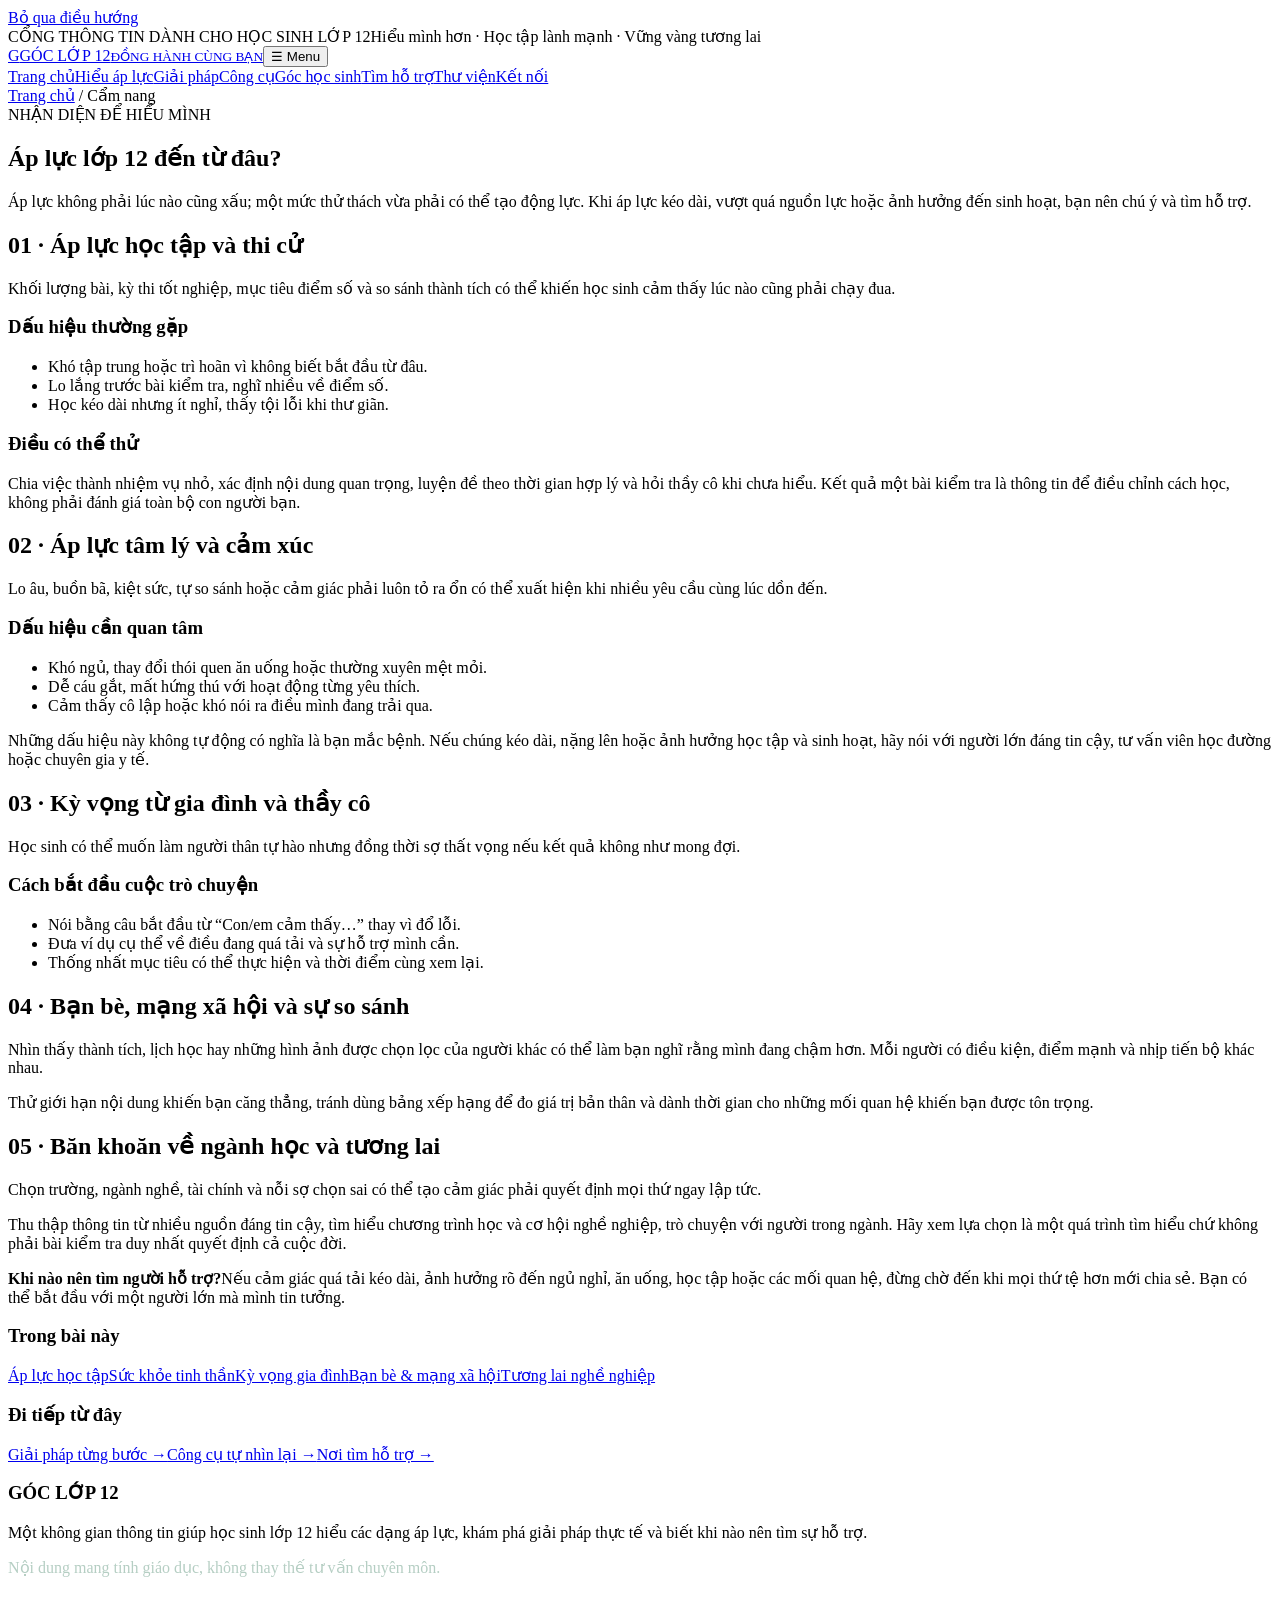
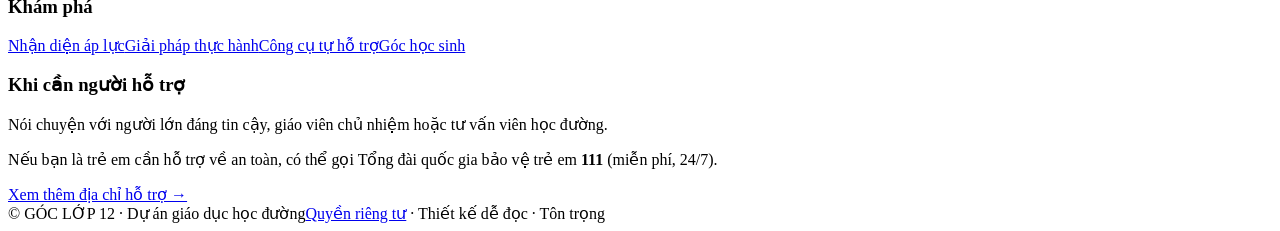
==== commit e5bd6883: "Add files via upload" ====
--- a/ap-luc.html
+++ b/ap-luc.html
@@ -1 +1 @@
-<!doctype html><html lang="vi"><head><meta charset="utf-8"><meta name="viewport" content="width=device-width,initial-scale=1"><meta name="description" content="Cổng thông tin đồng hành cùng học sinh lớp 12: áp lực học tập, sức khỏe tinh thần và định hướng tương lai."><meta name="theme-color" content="#176b59"><title>Hiểu áp lực | GÓC LỚP 12</title><link rel="stylesheet" href="assets/style.css"></head><body><a class="skip" href="#main">Bỏ qua điều hướng</a><div class="topline"><div class="wrap"><span>CỔNG THÔNG TIN DÀNH CHO HỌC SINH LỚP 12</span><span>Hiểu mình hơn · Học tập lành mạnh · Vững vàng tương lai</span></div></div><header class="header"><div class="wrap navrow"><a class="brand" href="index.html"><span class="brandmark">G</span><span>GÓC LỚP 12<small>ĐỒNG HÀNH CÙNG BẠN</small></span></a><button class="nav-toggle" aria-expanded="false" aria-label="Mở menu">☰ Menu</button><nav class="nav" aria-label="Điều hướng chính"><a href="index.html" class="">Trang chủ</a><a href="ap-luc.html" class="active">Hiểu áp lực</a><a href="giai-phap.html" class="">Giải pháp</a><a href="cong-cu.html" class="">Công cụ</a><a href="goc-hoc-sinh.html" class="">Góc học sinh</a><a href="tim-ho-tro.html" class="">Tìm hỗ trợ</a></nav></div></header><main id="main"><section class="page-intro"><div class="wrap"><div class="crumb"><a href="index.html">Trang chủ</a> / Cẩm nang</div><span class="eyebrow">NHẬN DIỆN ĐỂ HIỂU MÌNH</span><h1>Áp lực lớp 12 đến từ đâu?</h1><p class="lead">Áp lực không phải lúc nào cũng xấu; một mức thử thách vừa phải có thể tạo động lực. Khi áp lực kéo dài, vượt quá nguồn lực hoặc ảnh hưởng đến sinh hoạt, bạn nên chú ý và tìm hỗ trợ.</p></div></section><section class="section"><div class="wrap content-layout"><div class="article-stack"><article class="article"><h2>01 · Áp lực học tập và thi cử</h2><p>Khối lượng bài, kỳ thi tốt nghiệp, mục tiêu điểm số và so sánh thành tích có thể khiến học sinh cảm thấy lúc nào cũng phải chạy đua.</p><h3>Dấu hiệu thường gặp</h3><ul><li>Khó tập trung hoặc trì hoãn vì không biết bắt đầu từ đâu.</li><li>Lo lắng trước bài kiểm tra, nghĩ nhiều về điểm số.</li><li>Học kéo dài nhưng ít nghỉ, thấy tội lỗi khi thư giãn.</li></ul><h3>Điều có thể thử</h3><p>Chia việc thành nhiệm vụ nhỏ, xác định nội dung quan trọng, luyện đề theo thời gian hợp lý và hỏi thầy cô khi chưa hiểu. Kết quả một bài kiểm tra là thông tin để điều chỉnh cách học, không phải đánh giá toàn bộ con người bạn.</p></article><article class="article"><h2>02 · Áp lực tâm lý và cảm xúc</h2><p>Lo âu, buồn bã, kiệt sức, tự so sánh hoặc cảm giác phải luôn tỏ ra ổn có thể xuất hiện khi nhiều yêu cầu cùng lúc dồn đến.</p><h3>Dấu hiệu cần quan tâm</h3><ul><li>Khó ngủ, thay đổi thói quen ăn uống hoặc thường xuyên mệt mỏi.</li><li>Dễ cáu gắt, mất hứng thú với hoạt động từng yêu thích.</li><li>Cảm thấy cô lập hoặc khó nói ra điều mình đang trải qua.</li></ul><p>Những dấu hiệu này không tự động có nghĩa là bạn mắc bệnh. Nếu chúng kéo dài, nặng lên hoặc ảnh hưởng học tập và sinh hoạt, hãy nói với người lớn đáng tin cậy, tư vấn viên học đường hoặc chuyên gia y tế.</p></article><article class="article"><h2>03 · Kỳ vọng từ gia đình và thầy cô</h2><p>Học sinh có thể muốn làm người thân tự hào nhưng đồng thời sợ thất vọng nếu kết quả không như mong đợi.</p><h3>Cách bắt đầu cuộc trò chuyện</h3><ul><li>Nói bằng câu bắt đầu từ “Con/em cảm thấy…” thay vì đổ lỗi.</li><li>Đưa ví dụ cụ thể về điều đang quá tải và sự hỗ trợ mình cần.</li><li>Thống nhất mục tiêu có thể thực hiện và thời điểm cùng xem lại.</li></ul></article><article class="article"><h2>04 · Bạn bè, mạng xã hội và sự so sánh</h2><p>Nhìn thấy thành tích, lịch học hay những hình ảnh được chọn lọc của người khác có thể làm bạn nghĩ rằng mình đang chậm hơn. Mỗi người có điều kiện, điểm mạnh và nhịp tiến bộ khác nhau.</p><p>Thử giới hạn nội dung khiến bạn căng thẳng, tránh dùng bảng xếp hạng để đo giá trị bản thân và dành thời gian cho những mối quan hệ khiến bạn được tôn trọng.</p></article><article class="article"><h2>05 · Băn khoăn về ngành học và tương lai</h2><p>Chọn trường, ngành nghề, tài chính và nỗi sợ chọn sai có thể tạo cảm giác phải quyết định mọi thứ ngay lập tức.</p><p>Thu thập thông tin từ nhiều nguồn đáng tin cậy, tìm hiểu chương trình học và cơ hội nghề nghiệp, trò chuyện với người trong ngành. Hãy xem lựa chọn là một quá trình tìm hiểu chứ không phải bài kiểm tra duy nhất quyết định cả cuộc đời.</p></article><div class="notice"><strong>Khi nào nên tìm người hỗ trợ?</strong>Nếu cảm giác quá tải kéo dài, ảnh hưởng rõ đến ngủ nghỉ, ăn uống, học tập hoặc các mối quan hệ, đừng chờ đến khi mọi thứ tệ hơn mới chia sẻ. Bạn có thể bắt đầu với một người lớn mà mình tin tưởng.</div></div><aside class="sidebar"><div class="sidebox"><h3>Trong bài này</h3><a href="#">Áp lực học tập</a><a href="#">Sức khỏe tinh thần</a><a href="#">Kỳ vọng gia đình</a><a href="#">Bạn bè & mạng xã hội</a><a href="#">Tương lai nghề nghiệp</a></div><div class="sidebox"><h3>Đi tiếp từ đây</h3><a href="giai-phap.html">Giải pháp từng bước →</a><a href="cong-cu.html">Công cụ tự nhìn lại →</a><a href="tim-ho-tro.html">Nơi tìm hỗ trợ →</a></div></aside></div></section></main><footer class="footer"><div class="wrap"><div class="footer-grid"><div><h3>GÓC LỚP 12</h3><p>Một không gian thông tin giúp học sinh lớp 12 hiểu các dạng áp lực, khám phá giải pháp thực tế và biết khi nào nên tìm sự hỗ trợ.</p><p class="smallprint" style="color:#b5cec3">Nội dung mang tính giáo dục, không thay thế tư vấn chuyên môn.</p></div><div><h3>Khám phá</h3><a href="ap-luc.html">Nhận diện áp lực</a><a href="giai-phap.html">Giải pháp thực hành</a><a href="cong-cu.html">Công cụ tự hỗ trợ</a><a href="goc-hoc-sinh.html">Góc học sinh</a></div><div><h3>Khi cần người hỗ trợ</h3><p>Nói chuyện với người lớn đáng tin cậy, giáo viên chủ nhiệm hoặc tư vấn viên học đường.</p><p>Nếu bạn là trẻ em cần hỗ trợ về an toàn, có thể gọi Tổng đài quốc gia bảo vệ trẻ em <strong>111</strong> (miễn phí, 24/7).</p><a href="tim-ho-tro.html">Xem thêm địa chỉ hỗ trợ →</a></div></div><div class="footer-bottom"><span>© <span data-year></span> GÓC LỚP 12 · Dự án giáo dục học đường</span><span>Thiết kế dễ đọc · Tôn trọng · Không phán xét</span></div></div></footer><script src="assets/app.js"></script></body></html>+<!doctype html><html lang="vi"><head><meta charset="utf-8"><meta name="viewport" content="width=device-width,initial-scale=1"><meta name="description" content="Cổng thông tin đồng hành cùng học sinh lớp 12: áp lực học tập, sức khỏe tinh thần và định hướng tương lai."><meta name="theme-color" content="#176b59"><title>Hiểu áp lực | GÓC LỚP 12</title><link rel="stylesheet" href="assets/style.css"></head><body><a class="skip" href="#main">Bỏ qua điều hướng</a><div class="topline"><div class="wrap"><span>CỔNG THÔNG TIN DÀNH CHO HỌC SINH LỚP 12</span><span>Hiểu mình hơn · Học tập lành mạnh · Vững vàng tương lai</span></div></div><header class="header"><div class="wrap navrow"><a class="brand" href="index.html"><span class="brandmark">G</span><span>GÓC LỚP 12<small>ĐỒNG HÀNH CÙNG BẠN</small></span></a><button class="nav-toggle" aria-expanded="false" aria-label="Mở menu">☰ Menu</button><nav class="nav" aria-label="Điều hướng chính"><a href="index.html" class="">Trang chủ</a><a href="ap-luc.html" class="active">Hiểu áp lực</a><a href="giai-phap.html" class="">Giải pháp</a><a href="cong-cu.html" class="">Công cụ</a><a href="goc-hoc-sinh.html" class="">Góc học sinh</a><a href="tim-ho-tro.html" class="">Tìm hỗ trợ</a><a href="kien-thuc.html" class="">Thư viện</a><a href="dat-lich.html" class="">Kết nối</a></nav></div></header><main id="main"><section class="page-intro"><div class="wrap"><div class="crumb"><a href="index.html">Trang chủ</a> / Cẩm nang</div><span class="eyebrow">NHẬN DIỆN ĐỂ HIỂU MÌNH</span><h1>Áp lực lớp 12 đến từ đâu?</h1><p class="lead">Áp lực không phải lúc nào cũng xấu; một mức thử thách vừa phải có thể tạo động lực. Khi áp lực kéo dài, vượt quá nguồn lực hoặc ảnh hưởng đến sinh hoạt, bạn nên chú ý và tìm hỗ trợ.</p></div></section><section class="section"><div class="wrap content-layout"><div class="article-stack"><article class="article"><h2>01 · Áp lực học tập và thi cử</h2><p>Khối lượng bài, kỳ thi tốt nghiệp, mục tiêu điểm số và so sánh thành tích có thể khiến học sinh cảm thấy lúc nào cũng phải chạy đua.</p><h3>Dấu hiệu thường gặp</h3><ul><li>Khó tập trung hoặc trì hoãn vì không biết bắt đầu từ đâu.</li><li>Lo lắng trước bài kiểm tra, nghĩ nhiều về điểm số.</li><li>Học kéo dài nhưng ít nghỉ, thấy tội lỗi khi thư giãn.</li></ul><h3>Điều có thể thử</h3><p>Chia việc thành nhiệm vụ nhỏ, xác định nội dung quan trọng, luyện đề theo thời gian hợp lý và hỏi thầy cô khi chưa hiểu. Kết quả một bài kiểm tra là thông tin để điều chỉnh cách học, không phải đánh giá toàn bộ con người bạn.</p></article><article class="article"><h2>02 · Áp lực tâm lý và cảm xúc</h2><p>Lo âu, buồn bã, kiệt sức, tự so sánh hoặc cảm giác phải luôn tỏ ra ổn có thể xuất hiện khi nhiều yêu cầu cùng lúc dồn đến.</p><h3>Dấu hiệu cần quan tâm</h3><ul><li>Khó ngủ, thay đổi thói quen ăn uống hoặc thường xuyên mệt mỏi.</li><li>Dễ cáu gắt, mất hứng thú với hoạt động từng yêu thích.</li><li>Cảm thấy cô lập hoặc khó nói ra điều mình đang trải qua.</li></ul><p>Những dấu hiệu này không tự động có nghĩa là bạn mắc bệnh. Nếu chúng kéo dài, nặng lên hoặc ảnh hưởng học tập và sinh hoạt, hãy nói với người lớn đáng tin cậy, tư vấn viên học đường hoặc chuyên gia y tế.</p></article><article class="article"><h2>03 · Kỳ vọng từ gia đình và thầy cô</h2><p>Học sinh có thể muốn làm người thân tự hào nhưng đồng thời sợ thất vọng nếu kết quả không như mong đợi.</p><h3>Cách bắt đầu cuộc trò chuyện</h3><ul><li>Nói bằng câu bắt đầu từ “Con/em cảm thấy…” thay vì đổ lỗi.</li><li>Đưa ví dụ cụ thể về điều đang quá tải và sự hỗ trợ mình cần.</li><li>Thống nhất mục tiêu có thể thực hiện và thời điểm cùng xem lại.</li></ul></article><article class="article"><h2>04 · Bạn bè, mạng xã hội và sự so sánh</h2><p>Nhìn thấy thành tích, lịch học hay những hình ảnh được chọn lọc của người khác có thể làm bạn nghĩ rằng mình đang chậm hơn. Mỗi người có điều kiện, điểm mạnh và nhịp tiến bộ khác nhau.</p><p>Thử giới hạn nội dung khiến bạn căng thẳng, tránh dùng bảng xếp hạng để đo giá trị bản thân và dành thời gian cho những mối quan hệ khiến bạn được tôn trọng.</p></article><article class="article"><h2>05 · Băn khoăn về ngành học và tương lai</h2><p>Chọn trường, ngành nghề, tài chính và nỗi sợ chọn sai có thể tạo cảm giác phải quyết định mọi thứ ngay lập tức.</p><p>Thu thập thông tin từ nhiều nguồn đáng tin cậy, tìm hiểu chương trình học và cơ hội nghề nghiệp, trò chuyện với người trong ngành. Hãy xem lựa chọn là một quá trình tìm hiểu chứ không phải bài kiểm tra duy nhất quyết định cả cuộc đời.</p></article><div class="notice"><strong>Khi nào nên tìm người hỗ trợ?</strong>Nếu cảm giác quá tải kéo dài, ảnh hưởng rõ đến ngủ nghỉ, ăn uống, học tập hoặc các mối quan hệ, đừng chờ đến khi mọi thứ tệ hơn mới chia sẻ. Bạn có thể bắt đầu với một người lớn mà mình tin tưởng.</div></div><aside class="sidebar"><div class="sidebox"><h3>Trong bài này</h3><a href="#">Áp lực học tập</a><a href="#">Sức khỏe tinh thần</a><a href="#">Kỳ vọng gia đình</a><a href="#">Bạn bè & mạng xã hội</a><a href="#">Tương lai nghề nghiệp</a></div><div class="sidebox"><h3>Đi tiếp từ đây</h3><a href="giai-phap.html">Giải pháp từng bước →</a><a href="cong-cu.html">Công cụ tự nhìn lại →</a><a href="tim-ho-tro.html">Nơi tìm hỗ trợ →</a></div></aside></div></section></main><footer class="footer"><div class="wrap"><div class="footer-grid"><div><h3>GÓC LỚP 12</h3><p>Một không gian thông tin giúp học sinh lớp 12 hiểu các dạng áp lực, khám phá giải pháp thực tế và biết khi nào nên tìm sự hỗ trợ.</p><p class="smallprint" style="color:#b5cec3">Nội dung mang tính giáo dục, không thay thế tư vấn chuyên môn.</p></div><div><h3>Khám phá</h3><a href="ap-luc.html">Nhận diện áp lực</a><a href="giai-phap.html">Giải pháp thực hành</a><a href="cong-cu.html">Công cụ tự hỗ trợ</a><a href="goc-hoc-sinh.html">Góc học sinh</a></div><div><h3>Khi cần người hỗ trợ</h3><p>Nói chuyện với người lớn đáng tin cậy, giáo viên chủ nhiệm hoặc tư vấn viên học đường.</p><p>Nếu bạn là trẻ em cần hỗ trợ về an toàn, có thể gọi Tổng đài quốc gia bảo vệ trẻ em <strong>111</strong> (miễn phí, 24/7).</p><a href="tim-ho-tro.html">Xem thêm địa chỉ hỗ trợ →</a></div></div><div class="footer-bottom"><span>© <span data-year></span> GÓC LỚP 12 · Dự án giáo dục học đường</span><span><a href="quyen-rieng-tu.html">Quyền riêng tư</a> · Thiết kế dễ đọc · Tôn trọng</span></div></div></footer><script src="assets/app.js"></script></body></html>
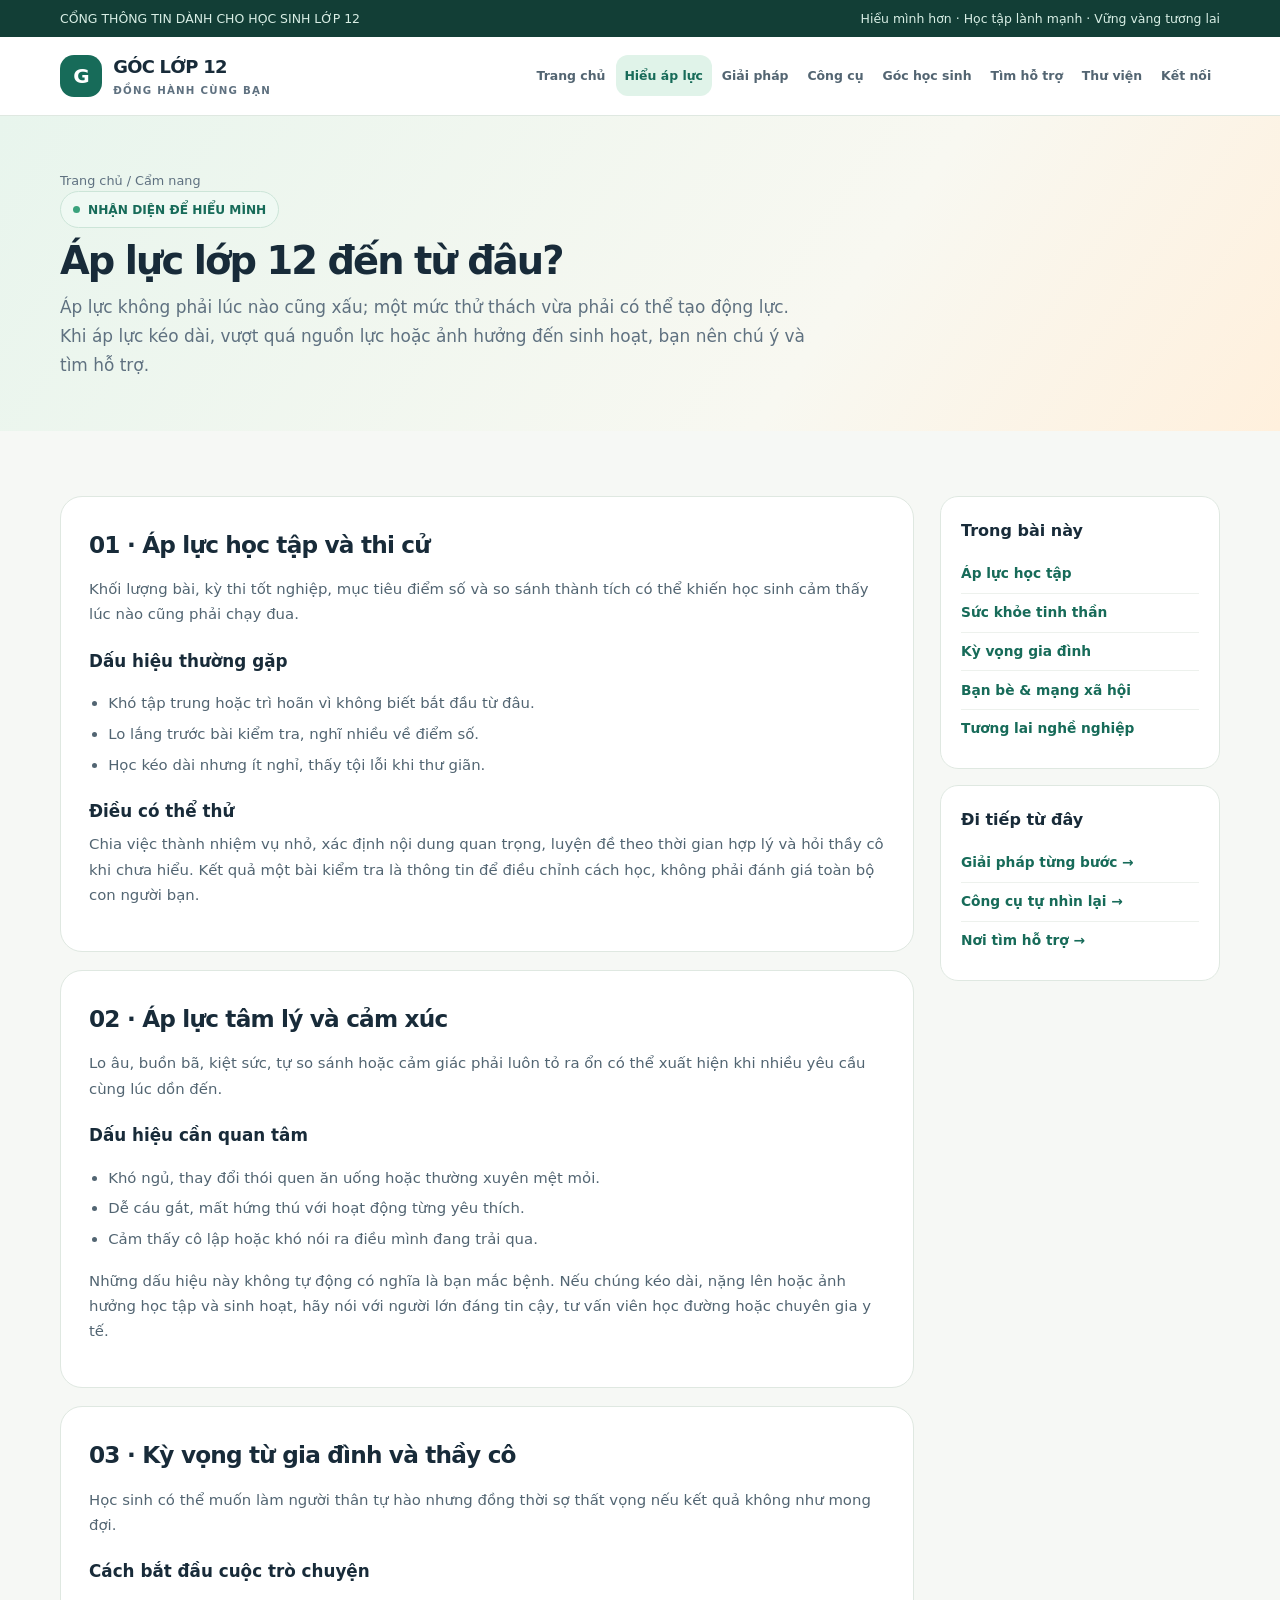
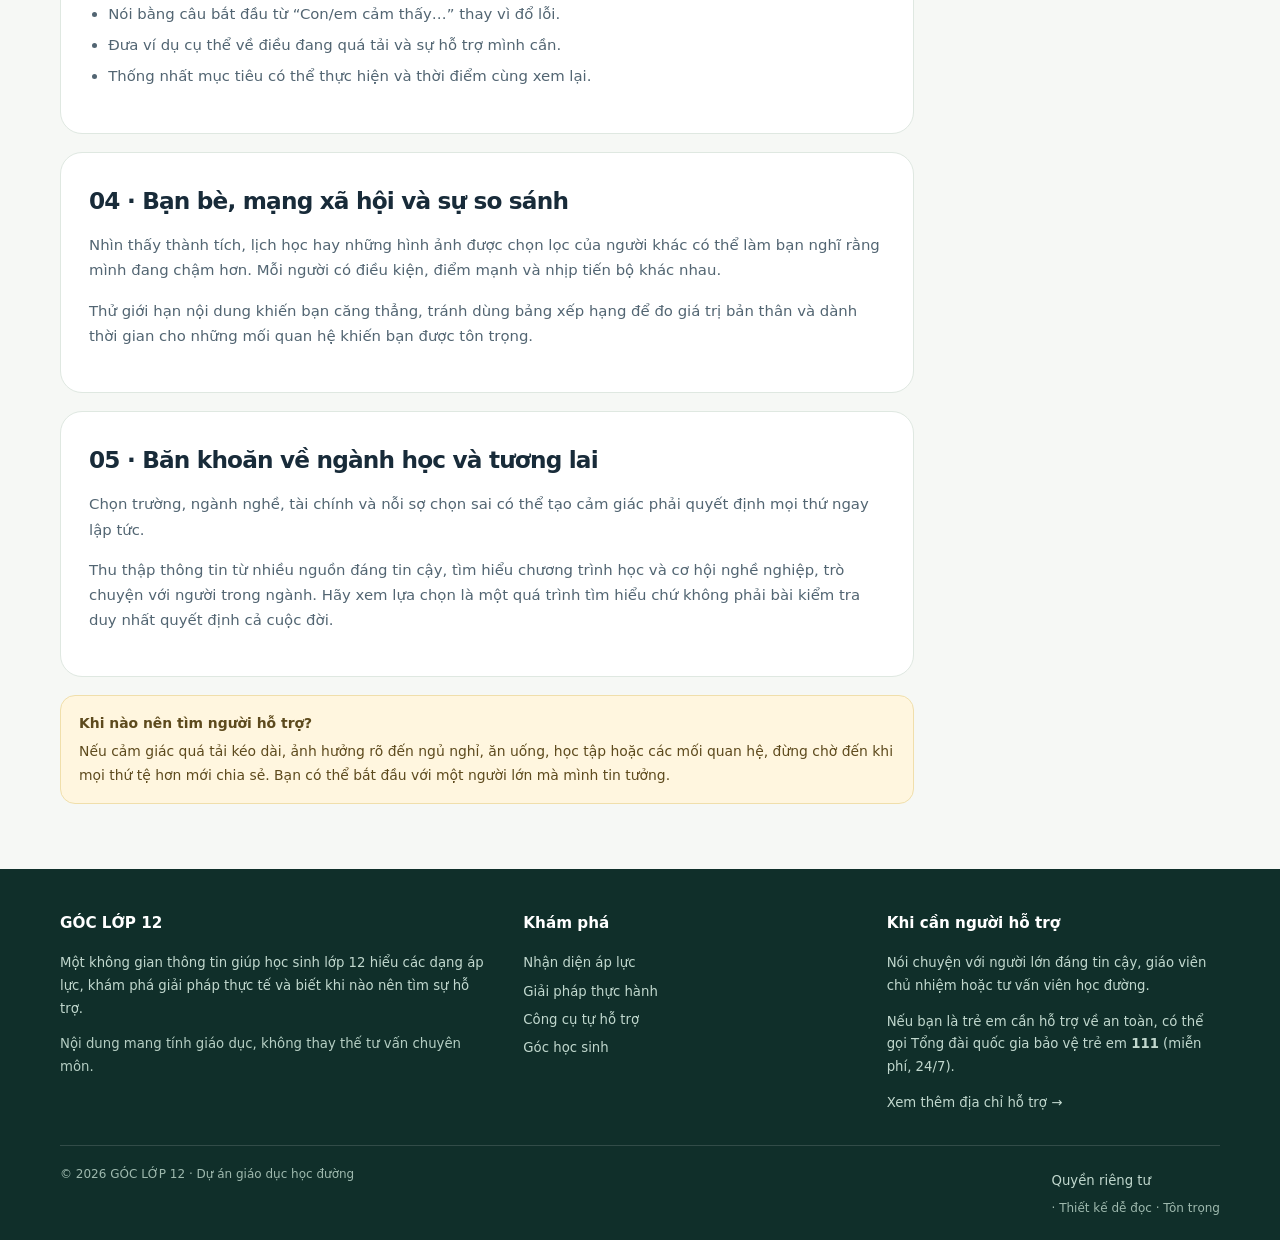
==== commit 7a8da9d6: "Refresh asset cache version after restoring CSS and JavaScript" ====
--- a/ap-luc.html
+++ b/ap-luc.html
@@ -1 +1 @@
-<!doctype html><html lang="vi"><head><meta charset="utf-8"><meta name="viewport" content="width=device-width,initial-scale=1"><meta name="description" content="Cổng thông tin đồng hành cùng học sinh lớp 12: áp lực học tập, sức khỏe tinh thần và định hướng tương lai."><meta name="theme-color" content="#176b59"><title>Hiểu áp lực | GÓC LỚP 12</title><link rel="stylesheet" href="assets/style.css"></head><body><a class="skip" href="#main">Bỏ qua điều hướng</a><div class="topline"><div class="wrap"><span>CỔNG THÔNG TIN DÀNH CHO HỌC SINH LỚP 12</span><span>Hiểu mình hơn · Học tập lành mạnh · Vững vàng tương lai</span></div></div><header class="header"><div class="wrap navrow"><a class="brand" href="index.html"><span class="brandmark">G</span><span>GÓC LỚP 12<small>ĐỒNG HÀNH CÙNG BẠN</small></span></a><button class="nav-toggle" aria-expanded="false" aria-label="Mở menu">☰ Menu</button><nav class="nav" aria-label="Điều hướng chính"><a href="index.html" class="">Trang chủ</a><a href="ap-luc.html" class="active">Hiểu áp lực</a><a href="giai-phap.html" class="">Giải pháp</a><a href="cong-cu.html" class="">Công cụ</a><a href="goc-hoc-sinh.html" class="">Góc học sinh</a><a href="tim-ho-tro.html" class="">Tìm hỗ trợ</a><a href="kien-thuc.html" class="">Thư viện</a><a href="dat-lich.html" class="">Kết nối</a></nav></div></header><main id="main"><section class="page-intro"><div class="wrap"><div class="crumb"><a href="index.html">Trang chủ</a> / Cẩm nang</div><span class="eyebrow">NHẬN DIỆN ĐỂ HIỂU MÌNH</span><h1>Áp lực lớp 12 đến từ đâu?</h1><p class="lead">Áp lực không phải lúc nào cũng xấu; một mức thử thách vừa phải có thể tạo động lực. Khi áp lực kéo dài, vượt quá nguồn lực hoặc ảnh hưởng đến sinh hoạt, bạn nên chú ý và tìm hỗ trợ.</p></div></section><section class="section"><div class="wrap content-layout"><div class="article-stack"><article class="article"><h2>01 · Áp lực học tập và thi cử</h2><p>Khối lượng bài, kỳ thi tốt nghiệp, mục tiêu điểm số và so sánh thành tích có thể khiến học sinh cảm thấy lúc nào cũng phải chạy đua.</p><h3>Dấu hiệu thường gặp</h3><ul><li>Khó tập trung hoặc trì hoãn vì không biết bắt đầu từ đâu.</li><li>Lo lắng trước bài kiểm tra, nghĩ nhiều về điểm số.</li><li>Học kéo dài nhưng ít nghỉ, thấy tội lỗi khi thư giãn.</li></ul><h3>Điều có thể thử</h3><p>Chia việc thành nhiệm vụ nhỏ, xác định nội dung quan trọng, luyện đề theo thời gian hợp lý và hỏi thầy cô khi chưa hiểu. Kết quả một bài kiểm tra là thông tin để điều chỉnh cách học, không phải đánh giá toàn bộ con người bạn.</p></article><article class="article"><h2>02 · Áp lực tâm lý và cảm xúc</h2><p>Lo âu, buồn bã, kiệt sức, tự so sánh hoặc cảm giác phải luôn tỏ ra ổn có thể xuất hiện khi nhiều yêu cầu cùng lúc dồn đến.</p><h3>Dấu hiệu cần quan tâm</h3><ul><li>Khó ngủ, thay đổi thói quen ăn uống hoặc thường xuyên mệt mỏi.</li><li>Dễ cáu gắt, mất hứng thú với hoạt động từng yêu thích.</li><li>Cảm thấy cô lập hoặc khó nói ra điều mình đang trải qua.</li></ul><p>Những dấu hiệu này không tự động có nghĩa là bạn mắc bệnh. Nếu chúng kéo dài, nặng lên hoặc ảnh hưởng học tập và sinh hoạt, hãy nói với người lớn đáng tin cậy, tư vấn viên học đường hoặc chuyên gia y tế.</p></article><article class="article"><h2>03 · Kỳ vọng từ gia đình và thầy cô</h2><p>Học sinh có thể muốn làm người thân tự hào nhưng đồng thời sợ thất vọng nếu kết quả không như mong đợi.</p><h3>Cách bắt đầu cuộc trò chuyện</h3><ul><li>Nói bằng câu bắt đầu từ “Con/em cảm thấy…” thay vì đổ lỗi.</li><li>Đưa ví dụ cụ thể về điều đang quá tải và sự hỗ trợ mình cần.</li><li>Thống nhất mục tiêu có thể thực hiện và thời điểm cùng xem lại.</li></ul></article><article class="article"><h2>04 · Bạn bè, mạng xã hội và sự so sánh</h2><p>Nhìn thấy thành tích, lịch học hay những hình ảnh được chọn lọc của người khác có thể làm bạn nghĩ rằng mình đang chậm hơn. Mỗi người có điều kiện, điểm mạnh và nhịp tiến bộ khác nhau.</p><p>Thử giới hạn nội dung khiến bạn căng thẳng, tránh dùng bảng xếp hạng để đo giá trị bản thân và dành thời gian cho những mối quan hệ khiến bạn được tôn trọng.</p></article><article class="article"><h2>05 · Băn khoăn về ngành học và tương lai</h2><p>Chọn trường, ngành nghề, tài chính và nỗi sợ chọn sai có thể tạo cảm giác phải quyết định mọi thứ ngay lập tức.</p><p>Thu thập thông tin từ nhiều nguồn đáng tin cậy, tìm hiểu chương trình học và cơ hội nghề nghiệp, trò chuyện với người trong ngành. Hãy xem lựa chọn là một quá trình tìm hiểu chứ không phải bài kiểm tra duy nhất quyết định cả cuộc đời.</p></article><div class="notice"><strong>Khi nào nên tìm người hỗ trợ?</strong>Nếu cảm giác quá tải kéo dài, ảnh hưởng rõ đến ngủ nghỉ, ăn uống, học tập hoặc các mối quan hệ, đừng chờ đến khi mọi thứ tệ hơn mới chia sẻ. Bạn có thể bắt đầu với một người lớn mà mình tin tưởng.</div></div><aside class="sidebar"><div class="sidebox"><h3>Trong bài này</h3><a href="#">Áp lực học tập</a><a href="#">Sức khỏe tinh thần</a><a href="#">Kỳ vọng gia đình</a><a href="#">Bạn bè & mạng xã hội</a><a href="#">Tương lai nghề nghiệp</a></div><div class="sidebox"><h3>Đi tiếp từ đây</h3><a href="giai-phap.html">Giải pháp từng bước →</a><a href="cong-cu.html">Công cụ tự nhìn lại →</a><a href="tim-ho-tro.html">Nơi tìm hỗ trợ →</a></div></aside></div></section></main><footer class="footer"><div class="wrap"><div class="footer-grid"><div><h3>GÓC LỚP 12</h3><p>Một không gian thông tin giúp học sinh lớp 12 hiểu các dạng áp lực, khám phá giải pháp thực tế và biết khi nào nên tìm sự hỗ trợ.</p><p class="smallprint" style="color:#b5cec3">Nội dung mang tính giáo dục, không thay thế tư vấn chuyên môn.</p></div><div><h3>Khám phá</h3><a href="ap-luc.html">Nhận diện áp lực</a><a href="giai-phap.html">Giải pháp thực hành</a><a href="cong-cu.html">Công cụ tự hỗ trợ</a><a href="goc-hoc-sinh.html">Góc học sinh</a></div><div><h3>Khi cần người hỗ trợ</h3><p>Nói chuyện với người lớn đáng tin cậy, giáo viên chủ nhiệm hoặc tư vấn viên học đường.</p><p>Nếu bạn là trẻ em cần hỗ trợ về an toàn, có thể gọi Tổng đài quốc gia bảo vệ trẻ em <strong>111</strong> (miễn phí, 24/7).</p><a href="tim-ho-tro.html">Xem thêm địa chỉ hỗ trợ →</a></div></div><div class="footer-bottom"><span>© <span data-year></span> GÓC LỚP 12 · Dự án giáo dục học đường</span><span><a href="quyen-rieng-tu.html">Quyền riêng tư</a> · Thiết kế dễ đọc · Tôn trọng</span></div></div></footer><script src="assets/app.js"></script></body></html>+<!doctype html><html lang="vi"><head><meta charset="utf-8"><meta name="viewport" content="width=device-width,initial-scale=1"><meta name="description" content="Cổng thông tin đồng hành cùng học sinh lớp 12: áp lực học tập, sức khỏe tinh thần và định hướng tương lai."><meta name="theme-color" content="#176b59"><title>Hiểu áp lực | GÓC LỚP 12</title><link rel="stylesheet" href="assets/style.css?v=20261009-3"></head><body><a class="skip" href="#main">Bỏ qua điều hướng</a><div class="topline"><div class="wrap"><span>CỔNG THÔNG TIN DÀNH CHO HỌC SINH LỚP 12</span><span>Hiểu mình hơn · Học tập lành mạnh · Vững vàng tương lai</span></div></div><header class="header"><div class="wrap navrow"><a class="brand" href="index.html"><span class="brandmark">G</span><span>GÓC LỚP 12<small>ĐỒNG HÀNH CÙNG BẠN</small></span></a><button class="nav-toggle" aria-expanded="false" aria-label="Mở menu">☰ Menu</button><nav class="nav" aria-label="Điều hướng chính"><a href="index.html" class="">Trang chủ</a><a href="ap-luc.html" class="active">Hiểu áp lực</a><a href="giai-phap.html" class="">Giải pháp</a><a href="cong-cu.html" class="">Công cụ</a><a href="goc-hoc-sinh.html" class="">Góc học sinh</a><a href="tim-ho-tro.html" class="">Tìm hỗ trợ</a><a href="kien-thuc.html" class="">Thư viện</a><a href="dat-lich.html" class="">Kết nối</a></nav></div></header><main id="main"><section class="page-intro"><div class="wrap"><div class="crumb"><a href="index.html">Trang chủ</a> / Cẩm nang</div><span class="eyebrow">NHẬN DIỆN ĐỂ HIỂU MÌNH</span><h1>Áp lực lớp 12 đến từ đâu?</h1><p class="lead">Áp lực không phải lúc nào cũng xấu; một mức thử thách vừa phải có thể tạo động lực. Khi áp lực kéo dài, vượt quá nguồn lực hoặc ảnh hưởng đến sinh hoạt, bạn nên chú ý và tìm hỗ trợ.</p></div></section><section class="section"><div class="wrap content-layout"><div class="article-stack"><article class="article"><h2>01 · Áp lực học tập và thi cử</h2><p>Khối lượng bài, kỳ thi tốt nghiệp, mục tiêu điểm số và so sánh thành tích có thể khiến học sinh cảm thấy lúc nào cũng phải chạy đua.</p><h3>Dấu hiệu thường gặp</h3><ul><li>Khó tập trung hoặc trì hoãn vì không biết bắt đầu từ đâu.</li><li>Lo lắng trước bài kiểm tra, nghĩ nhiều về điểm số.</li><li>Học kéo dài nhưng ít nghỉ, thấy tội lỗi khi thư giãn.</li></ul><h3>Điều có thể thử</h3><p>Chia việc thành nhiệm vụ nhỏ, xác định nội dung quan trọng, luyện đề theo thời gian hợp lý và hỏi thầy cô khi chưa hiểu. Kết quả một bài kiểm tra là thông tin để điều chỉnh cách học, không phải đánh giá toàn bộ con người bạn.</p></article><article class="article"><h2>02 · Áp lực tâm lý và cảm xúc</h2><p>Lo âu, buồn bã, kiệt sức, tự so sánh hoặc cảm giác phải luôn tỏ ra ổn có thể xuất hiện khi nhiều yêu cầu cùng lúc dồn đến.</p><h3>Dấu hiệu cần quan tâm</h3><ul><li>Khó ngủ, thay đổi thói quen ăn uống hoặc thường xuyên mệt mỏi.</li><li>Dễ cáu gắt, mất hứng thú với hoạt động từng yêu thích.</li><li>Cảm thấy cô lập hoặc khó nói ra điều mình đang trải qua.</li></ul><p>Những dấu hiệu này không tự động có nghĩa là bạn mắc bệnh. Nếu chúng kéo dài, nặng lên hoặc ảnh hưởng học tập và sinh hoạt, hãy nói với người lớn đáng tin cậy, tư vấn viên học đường hoặc chuyên gia y tế.</p></article><article class="article"><h2>03 · Kỳ vọng từ gia đình và thầy cô</h2><p>Học sinh có thể muốn làm người thân tự hào nhưng đồng thời sợ thất vọng nếu kết quả không như mong đợi.</p><h3>Cách bắt đầu cuộc trò chuyện</h3><ul><li>Nói bằng câu bắt đầu từ “Con/em cảm thấy…” thay vì đổ lỗi.</li><li>Đưa ví dụ cụ thể về điều đang quá tải và sự hỗ trợ mình cần.</li><li>Thống nhất mục tiêu có thể thực hiện và thời điểm cùng xem lại.</li></ul></article><article class="article"><h2>04 · Bạn bè, mạng xã hội và sự so sánh</h2><p>Nhìn thấy thành tích, lịch học hay những hình ảnh được chọn lọc của người khác có thể làm bạn nghĩ rằng mình đang chậm hơn. Mỗi người có điều kiện, điểm mạnh và nhịp tiến bộ khác nhau.</p><p>Thử giới hạn nội dung khiến bạn căng thẳng, tránh dùng bảng xếp hạng để đo giá trị bản thân và dành thời gian cho những mối quan hệ khiến bạn được tôn trọng.</p></article><article class="article"><h2>05 · Băn khoăn về ngành học và tương lai</h2><p>Chọn trường, ngành nghề, tài chính và nỗi sợ chọn sai có thể tạo cảm giác phải quyết định mọi thứ ngay lập tức.</p><p>Thu thập thông tin từ nhiều nguồn đáng tin cậy, tìm hiểu chương trình học và cơ hội nghề nghiệp, trò chuyện với người trong ngành. Hãy xem lựa chọn là một quá trình tìm hiểu chứ không phải bài kiểm tra duy nhất quyết định cả cuộc đời.</p></article><div class="notice"><strong>Khi nào nên tìm người hỗ trợ?</strong>Nếu cảm giác quá tải kéo dài, ảnh hưởng rõ đến ngủ nghỉ, ăn uống, học tập hoặc các mối quan hệ, đừng chờ đến khi mọi thứ tệ hơn mới chia sẻ. Bạn có thể bắt đầu với một người lớn mà mình tin tưởng.</div></div><aside class="sidebar"><div class="sidebox"><h3>Trong bài này</h3><a href="#">Áp lực học tập</a><a href="#">Sức khỏe tinh thần</a><a href="#">Kỳ vọng gia đình</a><a href="#">Bạn bè & mạng xã hội</a><a href="#">Tương lai nghề nghiệp</a></div><div class="sidebox"><h3>Đi tiếp từ đây</h3><a href="giai-phap.html">Giải pháp từng bước →</a><a href="cong-cu.html">Công cụ tự nhìn lại →</a><a href="tim-ho-tro.html">Nơi tìm hỗ trợ →</a></div></aside></div></section></main><footer class="footer"><div class="wrap"><div class="footer-grid"><div><h3>GÓC LỚP 12</h3><p>Một không gian thông tin giúp học sinh lớp 12 hiểu các dạng áp lực, khám phá giải pháp thực tế và biết khi nào nên tìm sự hỗ trợ.</p><p class="smallprint" style="color:#b5cec3">Nội dung mang tính giáo dục, không thay thế tư vấn chuyên môn.</p></div><div><h3>Khám phá</h3><a href="ap-luc.html">Nhận diện áp lực</a><a href="giai-phap.html">Giải pháp thực hành</a><a href="cong-cu.html">Công cụ tự hỗ trợ</a><a href="goc-hoc-sinh.html">Góc học sinh</a></div><div><h3>Khi cần người hỗ trợ</h3><p>Nói chuyện với người lớn đáng tin cậy, giáo viên chủ nhiệm hoặc tư vấn viên học đường.</p><p>Nếu bạn là trẻ em cần hỗ trợ về an toàn, có thể gọi Tổng đài quốc gia bảo vệ trẻ em <strong>111</strong> (miễn phí, 24/7).</p><a href="tim-ho-tro.html">Xem thêm địa chỉ hỗ trợ →</a></div></div><div class="footer-bottom"><span>© <span data-year></span> GÓC LỚP 12 · Dự án giáo dục học đường</span><span><a href="quyen-rieng-tu.html">Quyền riêng tư</a> · Thiết kế dễ đọc · Tôn trọng</span></div></div></footer><script src="assets/app.js?v=20261009-3"></script></body></html>
--- a/assets/style.css
+++ b/assets/style.css
@@ -0,0 +1,2 @@
+:root{--ink:#182b39;--muted:#5f7180;--paper:#f6f8f5;--white:#fff;--green:#176b59;--green2:#23856e;--mint:#e0f3e9;--yellow:#f6c75b;--line:#dfe8e1;--rose:#fff0ec;--shadow:0 18px 50px rgba(24,43,57,.09);--radius:22px;--blue:#245a75;--lav:#f0effb;--coral:#f4b9a8}
+*{box-sizing:border-box}html{scroll-behavior:smooth}body{margin:0;background:var(--paper);color:var(--ink);font-family:"Be Vietnam Pro",system-ui,-apple-system,"Segoe UI",sans-serif;line-height:1.7;letter-spacing:0;word-spacing:normal}img{max-width:100%;display:block}a{color:inherit;text-decoration:none}button,input,textarea,select{font:inherit}button,a{touch-action:manipulation}button{cursor:pointer}h1,h2,h3,p{margin-top:0}.wrap{width:min(1160px,calc(100% - 40px));margin:auto}.skip{position:absolute;left:-9999px}.skip:focus{left:1rem;top:1rem;background:#fff;padding:.6rem;z-index:99}.topline{background:#123e36;color:#d8eee5;font-size:.78rem}.topline .wrap{display:flex;justify-content:space-between;gap:1rem;padding:.48rem 0}.header{position:sticky;top:0;z-index:10;background:rgba(255,255,255,.96);backdrop-filter:blur(12px);border-bottom:1px solid var(--line)}.navrow{min-height:78px;display:flex;align-items:center;justify-content:space-between;gap:1.4rem}.brand{display:flex;align-items:center;gap:.7rem;font-weight:800;letter-spacing:-.04em;font-size:1.12rem;white-space:nowrap}.brandmark{display:grid;place-items:center;width:42px;height:42px;border-radius:14px;background:var(--green);color:#fff;font-size:1.25rem}.brand small{display:block;font-size:.64rem;letter-spacing:.12em;color:var(--muted);font-weight:700}.nav{display:flex;align-items:center;gap:.08rem}.nav a{padding:.62rem .55rem;border-radius:12px;font-size:.78rem;font-weight:600;color:#536572}.nav a:hover,.nav a.active{background:var(--mint);color:var(--green)}.nav-toggle{display:none;border:1px solid var(--line);background:white;border-radius:12px;padding:.55rem .75rem}.hero{padding:58px 0 46px;overflow:hidden;background:radial-gradient(circle at 85% 20%,#e0f3e9 0,transparent 35%)}.hero-grid{display:grid;grid-template-columns:1.05fr .95fr;align-items:center;gap:48px}.eyebrow{display:inline-flex;align-items:center;gap:.5rem;border:1px solid #cce5d8;background:#eff9f3;color:var(--green);font-weight:700;font-size:.76rem;border-radius:99px;padding:.45rem .75rem}.eyebrow:before{content:"";width:7px;height:7px;background:#3aa27c;border-radius:50%}h1{font-size:clamp(2.5rem,5vw,4.7rem);line-height:1.08;letter-spacing:-.065em;margin:1rem 0 1.2rem}h1 em{font-style:normal;color:var(--green)}.lead{font-size:1.06rem;max-width:620px;color:var(--muted)}.actions{display:flex;flex-wrap:wrap;gap:.8rem;margin:1.6rem 0}.btn{display:inline-flex;align-items:center;justify-content:center;gap:.55rem;padding:.85rem 1.15rem;border:1px solid transparent;border-radius:13px;font-weight:700;font-size:.9rem;cursor:pointer;transition:.2s}.btn-primary{background:var(--green);color:#fff;box-shadow:0 8px 20px #176b592b}.btn-primary:hover{background:#0f5547;transform:translateY(-1px)}.btn-light{background:#fff;border-color:var(--line)}.btn-light:hover{border-color:var(--green);color:var(--green)}.hero-visual{position:relative;min-height:410px;border-radius:30px;overflow:hidden;background:linear-gradient(145deg,#dcefe5,#fff4d9 55%,#dcebf3);box-shadow:var(--shadow);display:grid;place-items:center;padding:28px}.hero-art{width:100%;min-height:350px;display:grid;place-items:center;position:relative}.hero-art .sun{position:absolute;width:150px;height:150px;border-radius:50%;background:#f6c75b;right:12%;top:8%;opacity:.95}.hero-art .book{position:relative;z-index:1;width:min(72%,320px);aspect-ratio:1.15;background:#fff;border:5px solid #fff;border-radius:24px 24px 35px 35px;box-shadow:0 22px 35px #214d3b20;transform:rotate(-5deg);display:flex;align-items:center;justify-content:center;flex-direction:column;text-align:center;padding:24px;color:var(--green)}.hero-art .book strong{font-size:clamp(1.4rem,3vw,2.4rem);line-height:1.2}.hero-art .book span{margin-top:12px;color:var(--muted);font-size:.9rem}.hero-art .leaf{position:absolute;left:12%;bottom:7%;font-size:5rem;transform:rotate(-18deg)}.floating-note{position:absolute;left:-20px;bottom:22px;background:#fff;border:1px solid var(--line);box-shadow:var(--shadow);padding:1rem 1.2rem;border-radius:17px;max-width:225px;font-size:.82rem}.floating-note strong{display:block;color:var(--green);font-size:1rem}.stats{display:grid;grid-template-columns:repeat(3,1fr);gap:1rem;margin-top:2rem}.stat{border-left:3px solid var(--yellow);padding-left:.8rem}.stat strong{display:block;font-size:1.18rem}.stat span{font-size:.78rem;color:var(--muted)}.section{padding:65px 0}.section-white{background:#fff}.section-head{display:flex;align-items:end;justify-content:space-between;gap:2rem;margin-bottom:28px}.section-head h2,.page-intro h1{font-size:clamp(1.9rem,3vw,3rem);line-height:1.15;letter-spacing:-.05em;margin:.65rem 0}.section-head p{max-width:540px;color:var(--muted);margin:0}.cards{display:grid;grid-template-columns:repeat(3,1fr);gap:18px}.card{background:#fff;border:1px solid var(--line);border-radius:var(--radius);padding:24px;box-shadow:0 4px 20px rgba(24,43,57,.025);transition:.2s}.card:hover{transform:translateY(-3px);box-shadow:var(--shadow)}.card-icon{width:48px;height:48px;display:grid;place-items:center;background:var(--mint);border-radius:15px;font-size:1.35rem;margin-bottom:1rem}.card h3{font-size:1.1rem;line-height:1.35;margin-bottom:.6rem}.card p{font-size:.9rem;color:var(--muted);margin-bottom:1rem}.text-link{font-size:.87rem;font-weight:800;color:var(--green)}.text-link:after{content:" →"}.banner{background:#143f37;color:#fff;border-radius:28px;padding:35px;display:grid;grid-template-columns:1fr auto;gap:2rem;align-items:center}.banner h2{font-size:clamp(1.7rem,3vw,2.5rem);line-height:1.2;letter-spacing:-.04em;margin-bottom:.65rem}.banner p{color:#d3e8de;max-width:680px;margin-bottom:0}.banner .btn{background:var(--yellow);color:#20332e}.page-intro{padding:54px 0 34px;background:linear-gradient(125deg,#e8f5ed,#f8f8f1 65%,#fff0dd)}.page-intro .lead{max-width:760px}.crumb{font-size:.8rem;color:var(--muted)}.content-layout{display:grid;grid-template-columns:minmax(0,1fr) 280px;gap:26px;align-items:start}.article-stack{display:grid;gap:18px}.article{padding:28px;background:#fff;border:1px solid var(--line);border-radius:var(--radius)}.article h2{font-size:1.45rem;letter-spacing:-.035em;margin-bottom:.8rem}.article h3{font-size:1.05rem;margin:1.2rem 0 .4rem}.article p,.article li{color:#526572;font-size:.93rem}.article ul{padding-left:1.2rem}.article li{margin:.35rem 0}.sidebar{position:sticky;top:100px;display:grid;gap:16px}.sidebox{padding:20px;background:#fff;border:1px solid var(--line);border-radius:18px}.sidebox h3{font-size:1rem;margin-bottom:.7rem}.sidebox a{display:block;padding:.45rem 0;color:var(--green);font-size:.86rem;font-weight:600;border-bottom:1px solid #edf1ed}.sidebox a:last-child{border:0}.notice{padding:16px 18px;border-radius:15px;background:#fff6df;border:1px solid #f0dfab;font-size:.87rem;color:#5d4a1d}.notice strong{display:block;margin-bottom:.25rem}.tool-grid{display:grid;grid-template-columns:repeat(2,1fr);gap:18px}.tool-panel{background:#fff;border:1px solid var(--line);border-radius:22px;padding:25px}.tool-panel h2{font-size:1.25rem}.field{display:grid;gap:.4rem;margin:.85rem 0}.field label{font-weight:700;font-size:.84rem}.field input,.field textarea,.field select{width:100%;padding:.85rem 1rem;border:1px solid #cfdcd3;border-radius:12px;background:#fff;color:var(--ink);outline:none}.field input:focus,.field textarea:focus,.field select:focus{border-color:var(--green);box-shadow:0 0 0 3px #176b5917}.result{display:none;background:var(--mint);padding:17px;border-radius:14px;margin-top:1rem;color:#174b3d}.result.show{display:block}.checklist{display:grid;gap:.6rem}.checkrow{display:flex;gap:.7rem;align-items:start;padding:.7rem;background:#f7faf7;border-radius:12px;font-size:.88rem}.checkrow input{margin-top:.35rem;accent-color:var(--green)}.mood-options{display:flex;flex-wrap:wrap;gap:.5rem}.mood-options button{background:#fff;border:1px solid var(--line);border-radius:12px;padding:.65rem .8rem}.mood-options button.selected{border-color:var(--green);background:var(--mint)}.message-form{max-width:760px}.message-form textarea{min-height:130px;resize:vertical}.message-list{display:grid;gap:12px;margin-top:20px}.message-item{padding:18px;border:1px solid var(--line);border-radius:16px;background:#fff}.message-item .reply{margin-top:12px;padding:13px;background:var(--mint);border-radius:12px;font-size:.9rem}.message-item small{color:var(--muted)}.empty{color:var(--muted);font-size:.9rem}.footer{background:#102f2a;color:#d5e7df;padding:42px 0 22px}.footer-grid{display:grid;grid-template-columns:1.3fr 1fr 1fr;gap:30px}.footer h3{color:#fff;font-size:.95rem}.footer p,.footer a{font-size:.83rem;color:#c1d8ce}.footer a{display:block;margin:.35rem 0}.footer-bottom{border-top:1px solid #ffffff24;margin-top:25px;padding-top:18px;font-size:.75rem;color:#9eb9ae;display:flex;justify-content:space-between;gap:1rem}.pill{display:inline-block;background:#eef5ef;color:var(--green);border-radius:99px;padding:.25rem .6rem;font-size:.73rem;font-weight:800}.searchbox{display:flex;gap:.6rem;max-width:620px;margin:20px 0}.searchbox input{flex:1;min-width:0;padding:.8rem 1rem;border:1px solid var(--line);border-radius:12px}.source-list li{margin:.6rem 0}.source-list a{color:var(--green);text-decoration:underline;text-underline-offset:3px}.smallprint{font-size:.8rem;color:var(--muted)}.utilitybar{background:#f0f6f2;border-bottom:1px solid var(--line);font-size:.78rem;color:#496459}.utilitybar .wrap{display:flex;justify-content:space-between;gap:1rem;padding:.55rem 0}.utilitybar a{font-weight:800;color:var(--green)}.kicker{font-size:.75rem;font-weight:800;letter-spacing:.12em;color:var(--green)}.feature-grid{display:grid;grid-template-columns:1.15fr .85fr;gap:20px}.feature-panel{border-radius:24px;padding:28px;background:#fff;border:1px solid var(--line)}.feature-panel.dark{background:#143f37;color:#fff}.feature-panel.dark p{color:#d4e8df}.feature-panel h2{letter-spacing:-.04em}.tag-row{display:flex;gap:.45rem;flex-wrap:wrap;margin:.8rem 0}.tag{background:#edf6ef;color:#176b59;padding:.35rem .65rem;border-radius:99px;font-size:.75rem;font-weight:800}.stat-strip{display:grid;grid-template-columns:repeat(4,1fr);gap:12px}.stat-tile{background:#fff;border:1px solid var(--line);border-radius:18px;padding:18px}.stat-tile strong{display:block;font-size:1.4rem;color:var(--green)}.stat-tile span{font-size:.8rem;color:var(--muted)}.resource-card{display:flex;flex-direction:column;gap:.6rem}.resource-card .text-link{margin-top:auto}.step-list{counter-reset:step;display:grid;gap:12px}.step-item{position:relative;padding:18px 18px 18px 64px;border:1px solid var(--line);border-radius:16px;background:#fff}.step-item:before{counter-increment:step;content:counter(step);position:absolute;left:18px;top:17px;display:grid;place-items:center;width:30px;height:30px;background:var(--mint);color:var(--green);font-weight:900;border-radius:10px}.faq-list details{background:#fff;border:1px solid var(--line);border-radius:14px;padding:16px 18px;margin:.65rem 0}.faq-list summary{font-weight:800;cursor:pointer}.faq-list details p{margin:.8rem 0 0;color:var(--muted)}.callout-safe{border:1px solid #efc6b8;background:#fff4f0;color:#61382c;border-radius:18px;padding:20px}.callout-safe strong{display:block;margin-bottom:.4rem}.form-note{font-size:.78rem;color:var(--muted)}.progress-track{height:8px;background:#e6eee8;border-radius:99px;overflow:hidden}.progress-track span{display:block;height:100%;background:var(--green);width:0;transition:width .2s}.legal-copy{max-width:820px}.legal-copy h2{margin-top:2rem}.legal-copy p,.legal-copy li{color:#526572}@media(max-width:1000px){.nav{gap:0}.nav a{padding:.5rem .4rem;font-size:.73rem}}@media(max-width:900px){.nav{display:none;position:absolute;left:20px;right:20px;top:70px;padding:12px;background:#fff;border:1px solid var(--line);border-radius:18px;box-shadow:var(--shadow);flex-direction:column;align-items:stretch}.nav.open{display:flex}.nav-toggle{display:block}.hero-grid{grid-template-columns:1fr;gap:30px}.hero-visual{max-width:620px}.content-layout{grid-template-columns:1fr}.sidebar{position:static;grid-template-columns:repeat(2,1fr)}.cards{grid-template-columns:repeat(2,1fr)}.feature-grid{grid-template-columns:1fr}.stat-strip{grid-template-columns:repeat(2,1fr)}}@media(max-width:620px){.wrap{width:min(100% - 28px,1160px)}.topline .wrap{font-size:.68rem}.topline .wrap span:last-child{display:none}.navrow{min-height:68px}.brand{font-size:1rem}.brandmark{width:38px;height:38px}.hero{padding:38px 0}.hero-grid{gap:26px}h1{font-size:2.75rem}.lead{font-size:.96rem}.hero-visual{min-height:330px;padding:15px}.hero-art{min-height:290px}.hero-art .leaf{font-size:3.5rem}.floating-note{position:relative;left:auto;bottom:auto;margin:-25px 12px 0;max-width:none}.stats{gap:.5rem}.stat strong{font-size:1rem}.stat span{font-size:.7rem}.section{padding:44px 0}.section-head{display:block}.cards,.tool-grid,.footer-grid{grid-template-columns:1fr}.card{padding:21px}.banner{grid-template-columns:1fr;padding:25px}.sidebar{grid-template-columns:1fr}.article{padding:21px}.page-intro{padding:38px 0 25px}.footer-bottom{display:block}.footer-bottom span{display:block;margin:.35rem 0}.stat-strip{grid-template-columns:1fr 1fr}.step-item{padding-left:58px}.utilitybar .wrap{display:block}.utilitybar span{display:block}}
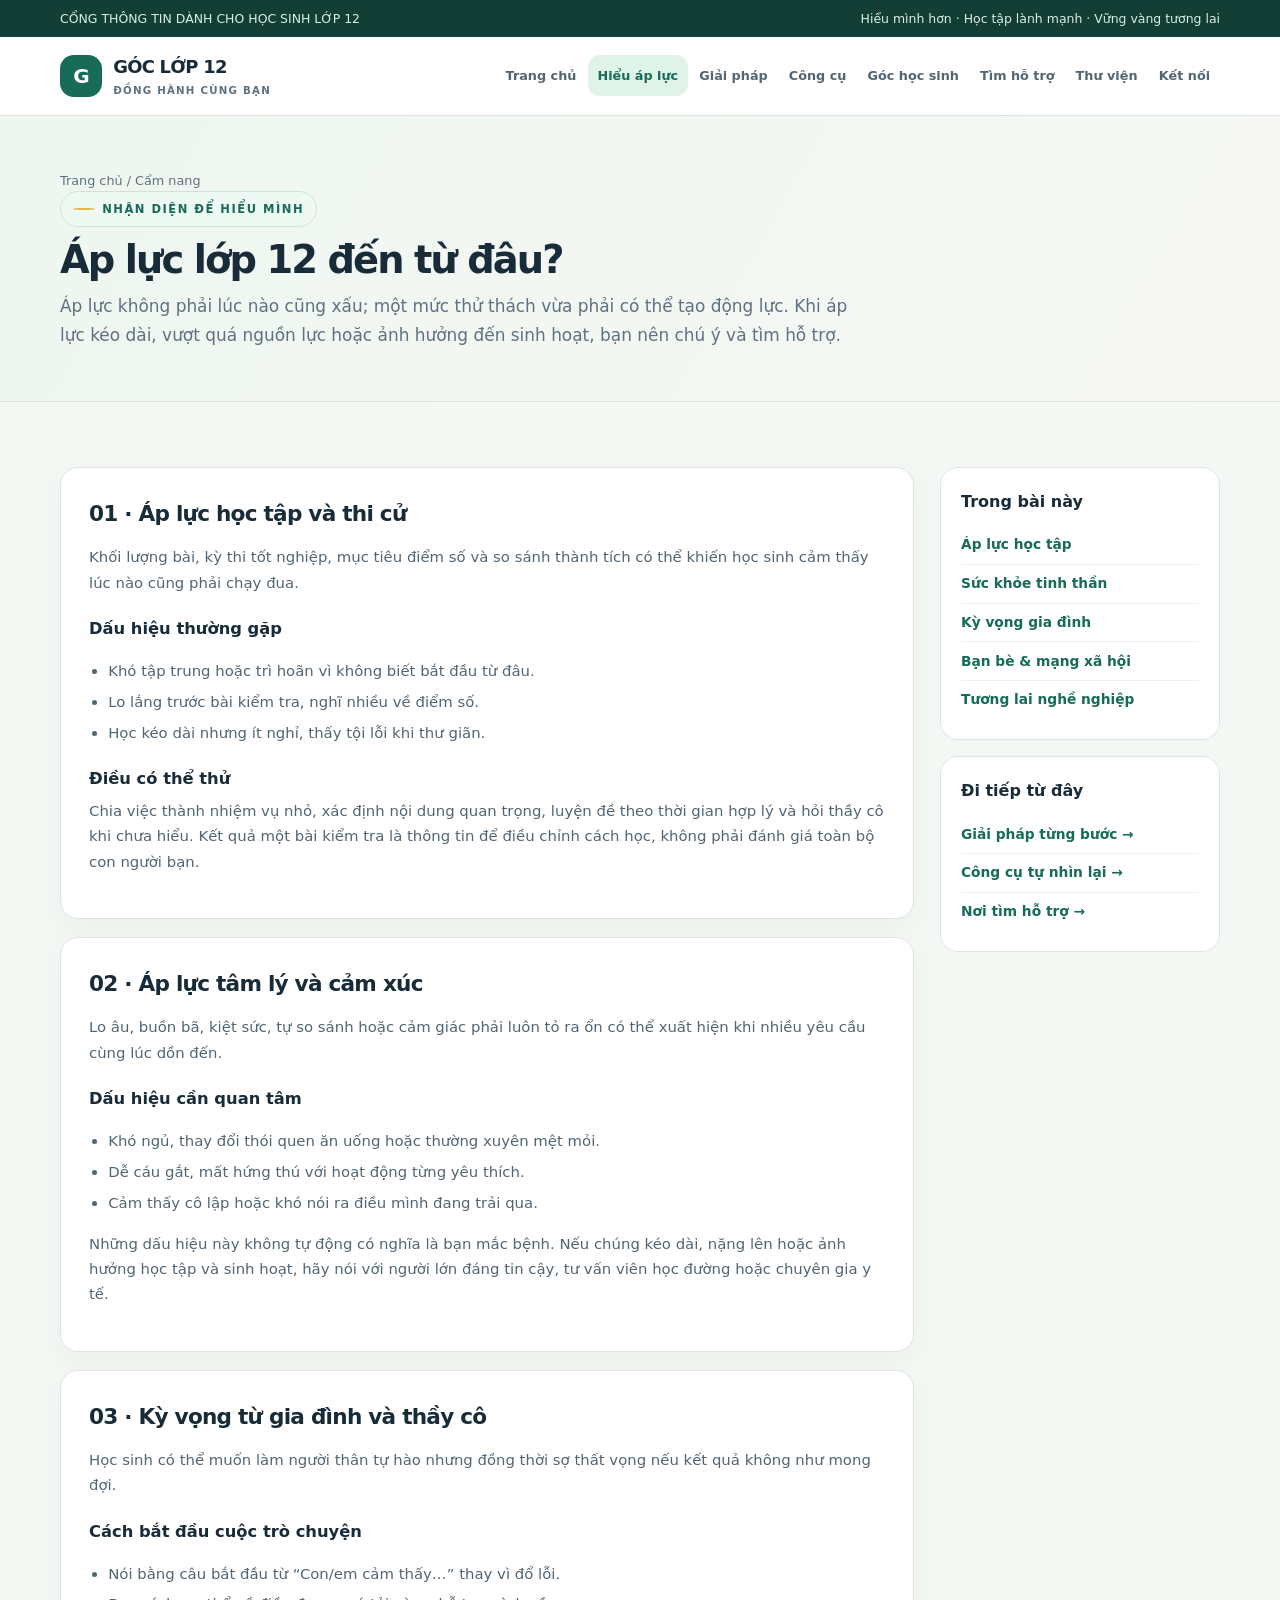
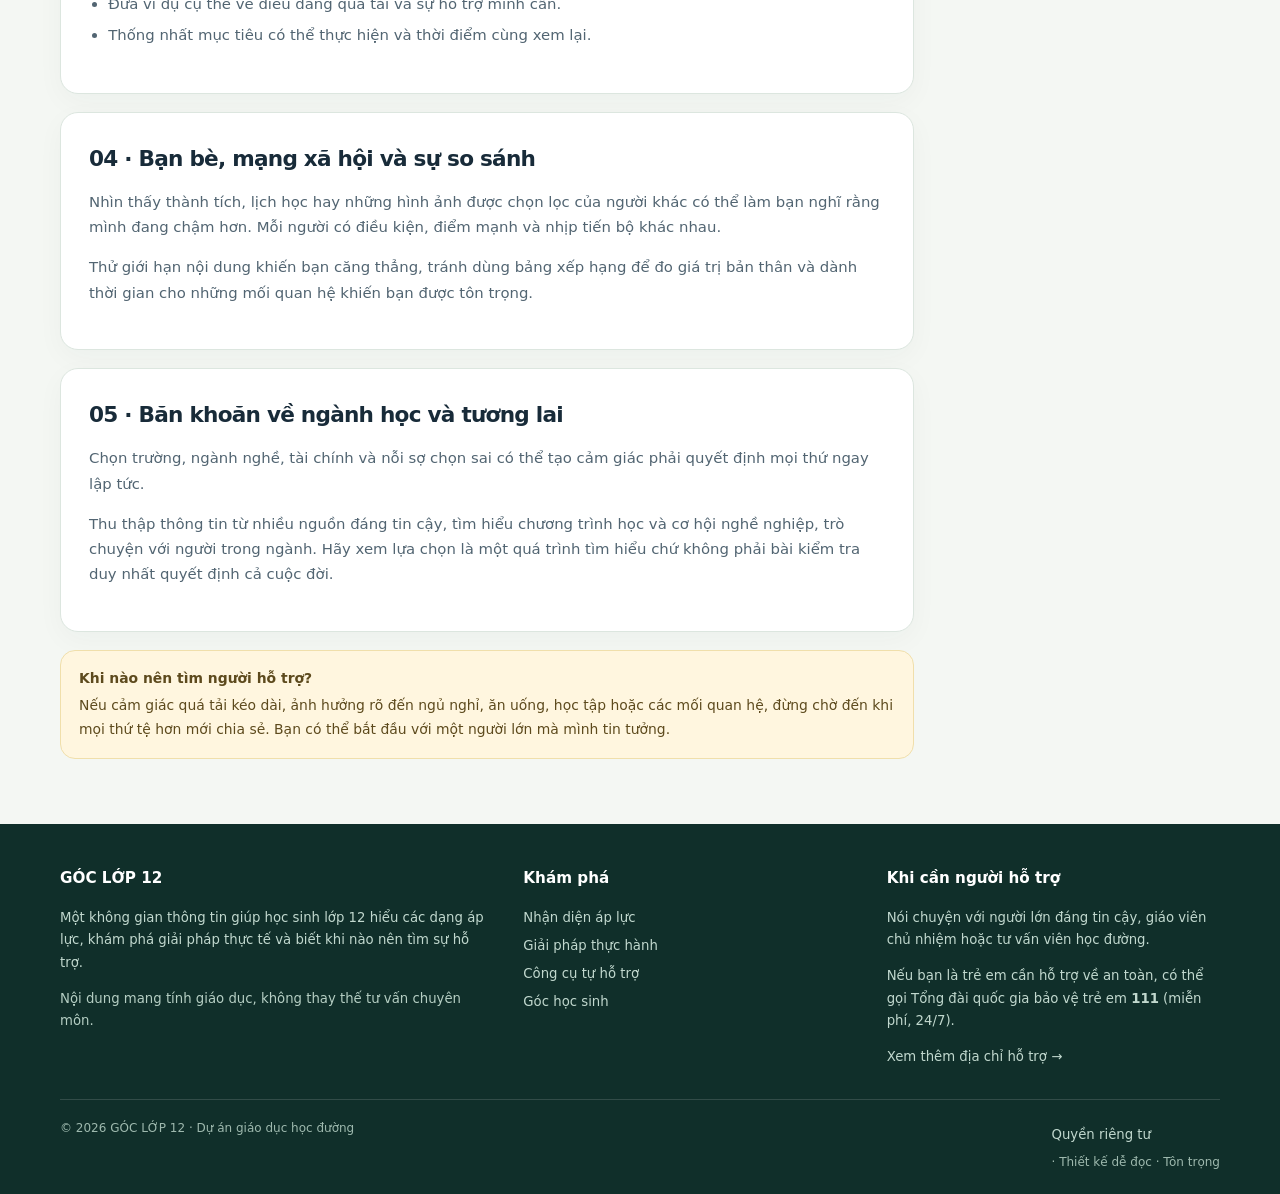
==== commit ca8d8787: "Refresh asset cache version for October portal redesign" ====
--- a/ap-luc.html
+++ b/ap-luc.html
@@ -1 +1 @@
-<!doctype html><html lang="vi"><head><meta charset="utf-8"><meta name="viewport" content="width=device-width,initial-scale=1"><meta name="description" content="Cổng thông tin đồng hành cùng học sinh lớp 12: áp lực học tập, sức khỏe tinh thần và định hướng tương lai."><meta name="theme-color" content="#176b59"><title>Hiểu áp lực | GÓC LỚP 12</title><link rel="stylesheet" href="assets/style.css?v=20261009-3"></head><body><a class="skip" href="#main">Bỏ qua điều hướng</a><div class="topline"><div class="wrap"><span>CỔNG THÔNG TIN DÀNH CHO HỌC SINH LỚP 12</span><span>Hiểu mình hơn · Học tập lành mạnh · Vững vàng tương lai</span></div></div><header class="header"><div class="wrap navrow"><a class="brand" href="index.html"><span class="brandmark">G</span><span>GÓC LỚP 12<small>ĐỒNG HÀNH CÙNG BẠN</small></span></a><button class="nav-toggle" aria-expanded="false" aria-label="Mở menu">☰ Menu</button><nav class="nav" aria-label="Điều hướng chính"><a href="index.html" class="">Trang chủ</a><a href="ap-luc.html" class="active">Hiểu áp lực</a><a href="giai-phap.html" class="">Giải pháp</a><a href="cong-cu.html" class="">Công cụ</a><a href="goc-hoc-sinh.html" class="">Góc học sinh</a><a href="tim-ho-tro.html" class="">Tìm hỗ trợ</a><a href="kien-thuc.html" class="">Thư viện</a><a href="dat-lich.html" class="">Kết nối</a></nav></div></header><main id="main"><section class="page-intro"><div class="wrap"><div class="crumb"><a href="index.html">Trang chủ</a> / Cẩm nang</div><span class="eyebrow">NHẬN DIỆN ĐỂ HIỂU MÌNH</span><h1>Áp lực lớp 12 đến từ đâu?</h1><p class="lead">Áp lực không phải lúc nào cũng xấu; một mức thử thách vừa phải có thể tạo động lực. Khi áp lực kéo dài, vượt quá nguồn lực hoặc ảnh hưởng đến sinh hoạt, bạn nên chú ý và tìm hỗ trợ.</p></div></section><section class="section"><div class="wrap content-layout"><div class="article-stack"><article class="article"><h2>01 · Áp lực học tập và thi cử</h2><p>Khối lượng bài, kỳ thi tốt nghiệp, mục tiêu điểm số và so sánh thành tích có thể khiến học sinh cảm thấy lúc nào cũng phải chạy đua.</p><h3>Dấu hiệu thường gặp</h3><ul><li>Khó tập trung hoặc trì hoãn vì không biết bắt đầu từ đâu.</li><li>Lo lắng trước bài kiểm tra, nghĩ nhiều về điểm số.</li><li>Học kéo dài nhưng ít nghỉ, thấy tội lỗi khi thư giãn.</li></ul><h3>Điều có thể thử</h3><p>Chia việc thành nhiệm vụ nhỏ, xác định nội dung quan trọng, luyện đề theo thời gian hợp lý và hỏi thầy cô khi chưa hiểu. Kết quả một bài kiểm tra là thông tin để điều chỉnh cách học, không phải đánh giá toàn bộ con người bạn.</p></article><article class="article"><h2>02 · Áp lực tâm lý và cảm xúc</h2><p>Lo âu, buồn bã, kiệt sức, tự so sánh hoặc cảm giác phải luôn tỏ ra ổn có thể xuất hiện khi nhiều yêu cầu cùng lúc dồn đến.</p><h3>Dấu hiệu cần quan tâm</h3><ul><li>Khó ngủ, thay đổi thói quen ăn uống hoặc thường xuyên mệt mỏi.</li><li>Dễ cáu gắt, mất hứng thú với hoạt động từng yêu thích.</li><li>Cảm thấy cô lập hoặc khó nói ra điều mình đang trải qua.</li></ul><p>Những dấu hiệu này không tự động có nghĩa là bạn mắc bệnh. Nếu chúng kéo dài, nặng lên hoặc ảnh hưởng học tập và sinh hoạt, hãy nói với người lớn đáng tin cậy, tư vấn viên học đường hoặc chuyên gia y tế.</p></article><article class="article"><h2>03 · Kỳ vọng từ gia đình và thầy cô</h2><p>Học sinh có thể muốn làm người thân tự hào nhưng đồng thời sợ thất vọng nếu kết quả không như mong đợi.</p><h3>Cách bắt đầu cuộc trò chuyện</h3><ul><li>Nói bằng câu bắt đầu từ “Con/em cảm thấy…” thay vì đổ lỗi.</li><li>Đưa ví dụ cụ thể về điều đang quá tải và sự hỗ trợ mình cần.</li><li>Thống nhất mục tiêu có thể thực hiện và thời điểm cùng xem lại.</li></ul></article><article class="article"><h2>04 · Bạn bè, mạng xã hội và sự so sánh</h2><p>Nhìn thấy thành tích, lịch học hay những hình ảnh được chọn lọc của người khác có thể làm bạn nghĩ rằng mình đang chậm hơn. Mỗi người có điều kiện, điểm mạnh và nhịp tiến bộ khác nhau.</p><p>Thử giới hạn nội dung khiến bạn căng thẳng, tránh dùng bảng xếp hạng để đo giá trị bản thân và dành thời gian cho những mối quan hệ khiến bạn được tôn trọng.</p></article><article class="article"><h2>05 · Băn khoăn về ngành học và tương lai</h2><p>Chọn trường, ngành nghề, tài chính và nỗi sợ chọn sai có thể tạo cảm giác phải quyết định mọi thứ ngay lập tức.</p><p>Thu thập thông tin từ nhiều nguồn đáng tin cậy, tìm hiểu chương trình học và cơ hội nghề nghiệp, trò chuyện với người trong ngành. Hãy xem lựa chọn là một quá trình tìm hiểu chứ không phải bài kiểm tra duy nhất quyết định cả cuộc đời.</p></article><div class="notice"><strong>Khi nào nên tìm người hỗ trợ?</strong>Nếu cảm giác quá tải kéo dài, ảnh hưởng rõ đến ngủ nghỉ, ăn uống, học tập hoặc các mối quan hệ, đừng chờ đến khi mọi thứ tệ hơn mới chia sẻ. Bạn có thể bắt đầu với một người lớn mà mình tin tưởng.</div></div><aside class="sidebar"><div class="sidebox"><h3>Trong bài này</h3><a href="#">Áp lực học tập</a><a href="#">Sức khỏe tinh thần</a><a href="#">Kỳ vọng gia đình</a><a href="#">Bạn bè & mạng xã hội</a><a href="#">Tương lai nghề nghiệp</a></div><div class="sidebox"><h3>Đi tiếp từ đây</h3><a href="giai-phap.html">Giải pháp từng bước →</a><a href="cong-cu.html">Công cụ tự nhìn lại →</a><a href="tim-ho-tro.html">Nơi tìm hỗ trợ →</a></div></aside></div></section></main><footer class="footer"><div class="wrap"><div class="footer-grid"><div><h3>GÓC LỚP 12</h3><p>Một không gian thông tin giúp học sinh lớp 12 hiểu các dạng áp lực, khám phá giải pháp thực tế và biết khi nào nên tìm sự hỗ trợ.</p><p class="smallprint" style="color:#b5cec3">Nội dung mang tính giáo dục, không thay thế tư vấn chuyên môn.</p></div><div><h3>Khám phá</h3><a href="ap-luc.html">Nhận diện áp lực</a><a href="giai-phap.html">Giải pháp thực hành</a><a href="cong-cu.html">Công cụ tự hỗ trợ</a><a href="goc-hoc-sinh.html">Góc học sinh</a></div><div><h3>Khi cần người hỗ trợ</h3><p>Nói chuyện với người lớn đáng tin cậy, giáo viên chủ nhiệm hoặc tư vấn viên học đường.</p><p>Nếu bạn là trẻ em cần hỗ trợ về an toàn, có thể gọi Tổng đài quốc gia bảo vệ trẻ em <strong>111</strong> (miễn phí, 24/7).</p><a href="tim-ho-tro.html">Xem thêm địa chỉ hỗ trợ →</a></div></div><div class="footer-bottom"><span>© <span data-year></span> GÓC LỚP 12 · Dự án giáo dục học đường</span><span><a href="quyen-rieng-tu.html">Quyền riêng tư</a> · Thiết kế dễ đọc · Tôn trọng</span></div></div></footer><script src="assets/app.js?v=20261009-3"></script></body></html>+<!doctype html><html lang="vi"><head><meta charset="utf-8"><meta name="viewport" content="width=device-width,initial-scale=1"><meta name="description" content="Cổng thông tin đồng hành cùng học sinh lớp 12: áp lực học tập, sức khỏe tinh thần và định hướng tương lai."><meta name="theme-color" content="#176b59"><title>Hiểu áp lực | GÓC LỚP 12</title><link rel="stylesheet" href="assets/style.css?v=20261011-1"></head><body><a class="skip" href="#main">Bỏ qua điều hướng</a><div class="topline"><div class="wrap"><span>CỔNG THÔNG TIN DÀNH CHO HỌC SINH LỚP 12</span><span>Hiểu mình hơn · Học tập lành mạnh · Vững vàng tương lai</span></div></div><header class="header"><div class="wrap navrow"><a class="brand" href="index.html"><span class="brandmark">G</span><span>GÓC LỚP 12<small>ĐỒNG HÀNH CÙNG BẠN</small></span></a><button class="nav-toggle" aria-expanded="false" aria-label="Mở menu">☰ Menu</button><nav class="nav" aria-label="Điều hướng chính"><a href="index.html" class="">Trang chủ</a><a href="ap-luc.html" class="active">Hiểu áp lực</a><a href="giai-phap.html" class="">Giải pháp</a><a href="cong-cu.html" class="">Công cụ</a><a href="goc-hoc-sinh.html" class="">Góc học sinh</a><a href="tim-ho-tro.html" class="">Tìm hỗ trợ</a><a href="kien-thuc.html" class="">Thư viện</a><a href="dat-lich.html" class="">Kết nối</a></nav></div></header><main id="main"><section class="page-intro"><div class="wrap"><div class="crumb"><a href="index.html">Trang chủ</a> / Cẩm nang</div><span class="eyebrow">NHẬN DIỆN ĐỂ HIỂU MÌNH</span><h1>Áp lực lớp 12 đến từ đâu?</h1><p class="lead">Áp lực không phải lúc nào cũng xấu; một mức thử thách vừa phải có thể tạo động lực. Khi áp lực kéo dài, vượt quá nguồn lực hoặc ảnh hưởng đến sinh hoạt, bạn nên chú ý và tìm hỗ trợ.</p></div></section><section class="section"><div class="wrap content-layout"><div class="article-stack"><article class="article" id="hoc-tap"><h2>01 · Áp lực học tập và thi cử</h2><p>Khối lượng bài, kỳ thi tốt nghiệp, mục tiêu điểm số và so sánh thành tích có thể khiến học sinh cảm thấy lúc nào cũng phải chạy đua.</p><h3>Dấu hiệu thường gặp</h3><ul><li>Khó tập trung hoặc trì hoãn vì không biết bắt đầu từ đâu.</li><li>Lo lắng trước bài kiểm tra, nghĩ nhiều về điểm số.</li><li>Học kéo dài nhưng ít nghỉ, thấy tội lỗi khi thư giãn.</li></ul><h3>Điều có thể thử</h3><p>Chia việc thành nhiệm vụ nhỏ, xác định nội dung quan trọng, luyện đề theo thời gian hợp lý và hỏi thầy cô khi chưa hiểu. Kết quả một bài kiểm tra là thông tin để điều chỉnh cách học, không phải đánh giá toàn bộ con người bạn.</p></article><article class="article" id="tam-ly"><h2>02 · Áp lực tâm lý và cảm xúc</h2><p>Lo âu, buồn bã, kiệt sức, tự so sánh hoặc cảm giác phải luôn tỏ ra ổn có thể xuất hiện khi nhiều yêu cầu cùng lúc dồn đến.</p><h3>Dấu hiệu cần quan tâm</h3><ul><li>Khó ngủ, thay đổi thói quen ăn uống hoặc thường xuyên mệt mỏi.</li><li>Dễ cáu gắt, mất hứng thú với hoạt động từng yêu thích.</li><li>Cảm thấy cô lập hoặc khó nói ra điều mình đang trải qua.</li></ul><p>Những dấu hiệu này không tự động có nghĩa là bạn mắc bệnh. Nếu chúng kéo dài, nặng lên hoặc ảnh hưởng học tập và sinh hoạt, hãy nói với người lớn đáng tin cậy, tư vấn viên học đường hoặc chuyên gia y tế.</p></article><article class="article" id="gia-dinh"><h2>03 · Kỳ vọng từ gia đình và thầy cô</h2><p>Học sinh có thể muốn làm người thân tự hào nhưng đồng thời sợ thất vọng nếu kết quả không như mong đợi.</p><h3>Cách bắt đầu cuộc trò chuyện</h3><ul><li>Nói bằng câu bắt đầu từ “Con/em cảm thấy…” thay vì đổ lỗi.</li><li>Đưa ví dụ cụ thể về điều đang quá tải và sự hỗ trợ mình cần.</li><li>Thống nhất mục tiêu có thể thực hiện và thời điểm cùng xem lại.</li></ul></article><article class="article" id="ban-be"><h2>04 · Bạn bè, mạng xã hội và sự so sánh</h2><p>Nhìn thấy thành tích, lịch học hay những hình ảnh được chọn lọc của người khác có thể làm bạn nghĩ rằng mình đang chậm hơn. Mỗi người có điều kiện, điểm mạnh và nhịp tiến bộ khác nhau.</p><p>Thử giới hạn nội dung khiến bạn căng thẳng, tránh dùng bảng xếp hạng để đo giá trị bản thân và dành thời gian cho những mối quan hệ khiến bạn được tôn trọng.</p></article><article class="article" id="tuong-lai"><h2>05 · Băn khoăn về ngành học và tương lai</h2><p>Chọn trường, ngành nghề, tài chính và nỗi sợ chọn sai có thể tạo cảm giác phải quyết định mọi thứ ngay lập tức.</p><p>Thu thập thông tin từ nhiều nguồn đáng tin cậy, tìm hiểu chương trình học và cơ hội nghề nghiệp, trò chuyện với người trong ngành. Hãy xem lựa chọn là một quá trình tìm hiểu chứ không phải bài kiểm tra duy nhất quyết định cả cuộc đời.</p></article><div class="notice"><strong>Khi nào nên tìm người hỗ trợ?</strong>Nếu cảm giác quá tải kéo dài, ảnh hưởng rõ đến ngủ nghỉ, ăn uống, học tập hoặc các mối quan hệ, đừng chờ đến khi mọi thứ tệ hơn mới chia sẻ. Bạn có thể bắt đầu với một người lớn mà mình tin tưởng.</div></div><aside class="sidebar"><div class="sidebox"><h3>Trong bài này</h3><a href="#hoc-tap">Áp lực học tập</a><a href="#tam-ly">Sức khỏe tinh thần</a><a href="#gia-dinh">Kỳ vọng gia đình</a><a href="#ban-be">Bạn bè & mạng xã hội</a><a href="#tuong-lai">Tương lai nghề nghiệp</a></div><div class="sidebox"><h3>Đi tiếp từ đây</h3><a href="giai-phap.html">Giải pháp từng bước →</a><a href="cong-cu.html">Công cụ tự nhìn lại →</a><a href="tim-ho-tro.html">Nơi tìm hỗ trợ →</a></div></aside></div></section></main><footer class="footer"><div class="wrap"><div class="footer-grid"><div><h3>GÓC LỚP 12</h3><p>Một không gian thông tin giúp học sinh lớp 12 hiểu các dạng áp lực, khám phá giải pháp thực tế và biết khi nào nên tìm sự hỗ trợ.</p><p class="smallprint" style="color:#b5cec3">Nội dung mang tính giáo dục, không thay thế tư vấn chuyên môn.</p></div><div><h3>Khám phá</h3><a href="ap-luc.html">Nhận diện áp lực</a><a href="giai-phap.html">Giải pháp thực hành</a><a href="cong-cu.html">Công cụ tự hỗ trợ</a><a href="goc-hoc-sinh.html">Góc học sinh</a></div><div><h3>Khi cần người hỗ trợ</h3><p>Nói chuyện với người lớn đáng tin cậy, giáo viên chủ nhiệm hoặc tư vấn viên học đường.</p><p>Nếu bạn là trẻ em cần hỗ trợ về an toàn, có thể gọi Tổng đài quốc gia bảo vệ trẻ em <strong>111</strong> (miễn phí, 24/7).</p><a href="tim-ho-tro.html">Xem thêm địa chỉ hỗ trợ →</a></div></div><div class="footer-bottom"><span>© <span data-year></span> GÓC LỚP 12 · Dự án giáo dục học đường</span><span><a href="quyen-rieng-tu.html">Quyền riêng tư</a> · Thiết kế dễ đọc · Tôn trọng</span></div></div></footer><script src="assets/app.js?v=20261011-1"></script></body></html>
--- a/assets/style.css
+++ b/assets/style.css
@@ -1,2 +1,63 @@
 :root{--ink:#182b39;--muted:#5f7180;--paper:#f6f8f5;--white:#fff;--green:#176b59;--green2:#23856e;--mint:#e0f3e9;--yellow:#f6c75b;--line:#dfe8e1;--rose:#fff0ec;--shadow:0 18px 50px rgba(24,43,57,.09);--radius:22px;--blue:#245a75;--lav:#f0effb;--coral:#f4b9a8}
-*{box-sizing:border-box}html{scroll-behavior:smooth}body{margin:0;background:var(--paper);color:var(--ink);font-family:"Be Vietnam Pro",system-ui,-apple-system,"Segoe UI",sans-serif;line-height:1.7;letter-spacing:0;word-spacing:normal}img{max-width:100%;display:block}a{color:inherit;text-decoration:none}button,input,textarea,select{font:inherit}button,a{touch-action:manipulation}button{cursor:pointer}h1,h2,h3,p{margin-top:0}.wrap{width:min(1160px,calc(100% - 40px));margin:auto}.skip{position:absolute;left:-9999px}.skip:focus{left:1rem;top:1rem;background:#fff;padding:.6rem;z-index:99}.topline{background:#123e36;color:#d8eee5;font-size:.78rem}.topline .wrap{display:flex;justify-content:space-between;gap:1rem;padding:.48rem 0}.header{position:sticky;top:0;z-index:10;background:rgba(255,255,255,.96);backdrop-filter:blur(12px);border-bottom:1px solid var(--line)}.navrow{min-height:78px;display:flex;align-items:center;justify-content:space-between;gap:1.4rem}.brand{display:flex;align-items:center;gap:.7rem;font-weight:800;letter-spacing:-.04em;font-size:1.12rem;white-space:nowrap}.brandmark{display:grid;place-items:center;width:42px;height:42px;border-radius:14px;background:var(--green);color:#fff;font-size:1.25rem}.brand small{display:block;font-size:.64rem;letter-spacing:.12em;color:var(--muted);font-weight:700}.nav{display:flex;align-items:center;gap:.08rem}.nav a{padding:.62rem .55rem;border-radius:12px;font-size:.78rem;font-weight:600;color:#536572}.nav a:hover,.nav a.active{background:var(--mint);color:var(--green)}.nav-toggle{display:none;border:1px solid var(--line);background:white;border-radius:12px;padding:.55rem .75rem}.hero{padding:58px 0 46px;overflow:hidden;background:radial-gradient(circle at 85% 20%,#e0f3e9 0,transparent 35%)}.hero-grid{display:grid;grid-template-columns:1.05fr .95fr;align-items:center;gap:48px}.eyebrow{display:inline-flex;align-items:center;gap:.5rem;border:1px solid #cce5d8;background:#eff9f3;color:var(--green);font-weight:700;font-size:.76rem;border-radius:99px;padding:.45rem .75rem}.eyebrow:before{content:"";width:7px;height:7px;background:#3aa27c;border-radius:50%}h1{font-size:clamp(2.5rem,5vw,4.7rem);line-height:1.08;letter-spacing:-.065em;margin:1rem 0 1.2rem}h1 em{font-style:normal;color:var(--green)}.lead{font-size:1.06rem;max-width:620px;color:var(--muted)}.actions{display:flex;flex-wrap:wrap;gap:.8rem;margin:1.6rem 0}.btn{display:inline-flex;align-items:center;justify-content:center;gap:.55rem;padding:.85rem 1.15rem;border:1px solid transparent;border-radius:13px;font-weight:700;font-size:.9rem;cursor:pointer;transition:.2s}.btn-primary{background:var(--green);color:#fff;box-shadow:0 8px 20px #176b592b}.btn-primary:hover{background:#0f5547;transform:translateY(-1px)}.btn-light{background:#fff;border-color:var(--line)}.btn-light:hover{border-color:var(--green);color:var(--green)}.hero-visual{position:relative;min-height:410px;border-radius:30px;overflow:hidden;background:linear-gradient(145deg,#dcefe5,#fff4d9 55%,#dcebf3);box-shadow:var(--shadow);display:grid;place-items:center;padding:28px}.hero-art{width:100%;min-height:350px;display:grid;place-items:center;position:relative}.hero-art .sun{position:absolute;width:150px;height:150px;border-radius:50%;background:#f6c75b;right:12%;top:8%;opacity:.95}.hero-art .book{position:relative;z-index:1;width:min(72%,320px);aspect-ratio:1.15;background:#fff;border:5px solid #fff;border-radius:24px 24px 35px 35px;box-shadow:0 22px 35px #214d3b20;transform:rotate(-5deg);display:flex;align-items:center;justify-content:center;flex-direction:column;text-align:center;padding:24px;color:var(--green)}.hero-art .book strong{font-size:clamp(1.4rem,3vw,2.4rem);line-height:1.2}.hero-art .book span{margin-top:12px;color:var(--muted);font-size:.9rem}.hero-art .leaf{position:absolute;left:12%;bottom:7%;font-size:5rem;transform:rotate(-18deg)}.floating-note{position:absolute;left:-20px;bottom:22px;background:#fff;border:1px solid var(--line);box-shadow:var(--shadow);padding:1rem 1.2rem;border-radius:17px;max-width:225px;font-size:.82rem}.floating-note strong{display:block;color:var(--green);font-size:1rem}.stats{display:grid;grid-template-columns:repeat(3,1fr);gap:1rem;margin-top:2rem}.stat{border-left:3px solid var(--yellow);padding-left:.8rem}.stat strong{display:block;font-size:1.18rem}.stat span{font-size:.78rem;color:var(--muted)}.section{padding:65px 0}.section-white{background:#fff}.section-head{display:flex;align-items:end;justify-content:space-between;gap:2rem;margin-bottom:28px}.section-head h2,.page-intro h1{font-size:clamp(1.9rem,3vw,3rem);line-height:1.15;letter-spacing:-.05em;margin:.65rem 0}.section-head p{max-width:540px;color:var(--muted);margin:0}.cards{display:grid;grid-template-columns:repeat(3,1fr);gap:18px}.card{background:#fff;border:1px solid var(--line);border-radius:var(--radius);padding:24px;box-shadow:0 4px 20px rgba(24,43,57,.025);transition:.2s}.card:hover{transform:translateY(-3px);box-shadow:var(--shadow)}.card-icon{width:48px;height:48px;display:grid;place-items:center;background:var(--mint);border-radius:15px;font-size:1.35rem;margin-bottom:1rem}.card h3{font-size:1.1rem;line-height:1.35;margin-bottom:.6rem}.card p{font-size:.9rem;color:var(--muted);margin-bottom:1rem}.text-link{font-size:.87rem;font-weight:800;color:var(--green)}.text-link:after{content:" →"}.banner{background:#143f37;color:#fff;border-radius:28px;padding:35px;display:grid;grid-template-columns:1fr auto;gap:2rem;align-items:center}.banner h2{font-size:clamp(1.7rem,3vw,2.5rem);line-height:1.2;letter-spacing:-.04em;margin-bottom:.65rem}.banner p{color:#d3e8de;max-width:680px;margin-bottom:0}.banner .btn{background:var(--yellow);color:#20332e}.page-intro{padding:54px 0 34px;background:linear-gradient(125deg,#e8f5ed,#f8f8f1 65%,#fff0dd)}.page-intro .lead{max-width:760px}.crumb{font-size:.8rem;color:var(--muted)}.content-layout{display:grid;grid-template-columns:minmax(0,1fr) 280px;gap:26px;align-items:start}.article-stack{display:grid;gap:18px}.article{padding:28px;background:#fff;border:1px solid var(--line);border-radius:var(--radius)}.article h2{font-size:1.45rem;letter-spacing:-.035em;margin-bottom:.8rem}.article h3{font-size:1.05rem;margin:1.2rem 0 .4rem}.article p,.article li{color:#526572;font-size:.93rem}.article ul{padding-left:1.2rem}.article li{margin:.35rem 0}.sidebar{position:sticky;top:100px;display:grid;gap:16px}.sidebox{padding:20px;background:#fff;border:1px solid var(--line);border-radius:18px}.sidebox h3{font-size:1rem;margin-bottom:.7rem}.sidebox a{display:block;padding:.45rem 0;color:var(--green);font-size:.86rem;font-weight:600;border-bottom:1px solid #edf1ed}.sidebox a:last-child{border:0}.notice{padding:16px 18px;border-radius:15px;background:#fff6df;border:1px solid #f0dfab;font-size:.87rem;color:#5d4a1d}.notice strong{display:block;margin-bottom:.25rem}.tool-grid{display:grid;grid-template-columns:repeat(2,1fr);gap:18px}.tool-panel{background:#fff;border:1px solid var(--line);border-radius:22px;padding:25px}.tool-panel h2{font-size:1.25rem}.field{display:grid;gap:.4rem;margin:.85rem 0}.field label{font-weight:700;font-size:.84rem}.field input,.field textarea,.field select{width:100%;padding:.85rem 1rem;border:1px solid #cfdcd3;border-radius:12px;background:#fff;color:var(--ink);outline:none}.field input:focus,.field textarea:focus,.field select:focus{border-color:var(--green);box-shadow:0 0 0 3px #176b5917}.result{display:none;background:var(--mint);padding:17px;border-radius:14px;margin-top:1rem;color:#174b3d}.result.show{display:block}.checklist{display:grid;gap:.6rem}.checkrow{display:flex;gap:.7rem;align-items:start;padding:.7rem;background:#f7faf7;border-radius:12px;font-size:.88rem}.checkrow input{margin-top:.35rem;accent-color:var(--green)}.mood-options{display:flex;flex-wrap:wrap;gap:.5rem}.mood-options button{background:#fff;border:1px solid var(--line);border-radius:12px;padding:.65rem .8rem}.mood-options button.selected{border-color:var(--green);background:var(--mint)}.message-form{max-width:760px}.message-form textarea{min-height:130px;resize:vertical}.message-list{display:grid;gap:12px;margin-top:20px}.message-item{padding:18px;border:1px solid var(--line);border-radius:16px;background:#fff}.message-item .reply{margin-top:12px;padding:13px;background:var(--mint);border-radius:12px;font-size:.9rem}.message-item small{color:var(--muted)}.empty{color:var(--muted);font-size:.9rem}.footer{background:#102f2a;color:#d5e7df;padding:42px 0 22px}.footer-grid{display:grid;grid-template-columns:1.3fr 1fr 1fr;gap:30px}.footer h3{color:#fff;font-size:.95rem}.footer p,.footer a{font-size:.83rem;color:#c1d8ce}.footer a{display:block;margin:.35rem 0}.footer-bottom{border-top:1px solid #ffffff24;margin-top:25px;padding-top:18px;font-size:.75rem;color:#9eb9ae;display:flex;justify-content:space-between;gap:1rem}.pill{display:inline-block;background:#eef5ef;color:var(--green);border-radius:99px;padding:.25rem .6rem;font-size:.73rem;font-weight:800}.searchbox{display:flex;gap:.6rem;max-width:620px;margin:20px 0}.searchbox input{flex:1;min-width:0;padding:.8rem 1rem;border:1px solid var(--line);border-radius:12px}.source-list li{margin:.6rem 0}.source-list a{color:var(--green);text-decoration:underline;text-underline-offset:3px}.smallprint{font-size:.8rem;color:var(--muted)}.utilitybar{background:#f0f6f2;border-bottom:1px solid var(--line);font-size:.78rem;color:#496459}.utilitybar .wrap{display:flex;justify-content:space-between;gap:1rem;padding:.55rem 0}.utilitybar a{font-weight:800;color:var(--green)}.kicker{font-size:.75rem;font-weight:800;letter-spacing:.12em;color:var(--green)}.feature-grid{display:grid;grid-template-columns:1.15fr .85fr;gap:20px}.feature-panel{border-radius:24px;padding:28px;background:#fff;border:1px solid var(--line)}.feature-panel.dark{background:#143f37;color:#fff}.feature-panel.dark p{color:#d4e8df}.feature-panel h2{letter-spacing:-.04em}.tag-row{display:flex;gap:.45rem;flex-wrap:wrap;margin:.8rem 0}.tag{background:#edf6ef;color:#176b59;padding:.35rem .65rem;border-radius:99px;font-size:.75rem;font-weight:800}.stat-strip{display:grid;grid-template-columns:repeat(4,1fr);gap:12px}.stat-tile{background:#fff;border:1px solid var(--line);border-radius:18px;padding:18px}.stat-tile strong{display:block;font-size:1.4rem;color:var(--green)}.stat-tile span{font-size:.8rem;color:var(--muted)}.resource-card{display:flex;flex-direction:column;gap:.6rem}.resource-card .text-link{margin-top:auto}.step-list{counter-reset:step;display:grid;gap:12px}.step-item{position:relative;padding:18px 18px 18px 64px;border:1px solid var(--line);border-radius:16px;background:#fff}.step-item:before{counter-increment:step;content:counter(step);position:absolute;left:18px;top:17px;display:grid;place-items:center;width:30px;height:30px;background:var(--mint);color:var(--green);font-weight:900;border-radius:10px}.faq-list details{background:#fff;border:1px solid var(--line);border-radius:14px;padding:16px 18px;margin:.65rem 0}.faq-list summary{font-weight:800;cursor:pointer}.faq-list details p{margin:.8rem 0 0;color:var(--muted)}.callout-safe{border:1px solid #efc6b8;background:#fff4f0;color:#61382c;border-radius:18px;padding:20px}.callout-safe strong{display:block;margin-bottom:.4rem}.form-note{font-size:.78rem;color:var(--muted)}.progress-track{height:8px;background:#e6eee8;border-radius:99px;overflow:hidden}.progress-track span{display:block;height:100%;background:var(--green);width:0;transition:width .2s}.legal-copy{max-width:820px}.legal-copy h2{margin-top:2rem}.legal-copy p,.legal-copy li{color:#526572}@media(max-width:1000px){.nav{gap:0}.nav a{padding:.5rem .4rem;font-size:.73rem}}@media(max-width:900px){.nav{display:none;position:absolute;left:20px;right:20px;top:70px;padding:12px;background:#fff;border:1px solid var(--line);border-radius:18px;box-shadow:var(--shadow);flex-direction:column;align-items:stretch}.nav.open{display:flex}.nav-toggle{display:block}.hero-grid{grid-template-columns:1fr;gap:30px}.hero-visual{max-width:620px}.content-layout{grid-template-columns:1fr}.sidebar{position:static;grid-template-columns:repeat(2,1fr)}.cards{grid-template-columns:repeat(2,1fr)}.feature-grid{grid-template-columns:1fr}.stat-strip{grid-template-columns:repeat(2,1fr)}}@media(max-width:620px){.wrap{width:min(100% - 28px,1160px)}.topline .wrap{font-size:.68rem}.topline .wrap span:last-child{display:none}.navrow{min-height:68px}.brand{font-size:1rem}.brandmark{width:38px;height:38px}.hero{padding:38px 0}.hero-grid{gap:26px}h1{font-size:2.75rem}.lead{font-size:.96rem}.hero-visual{min-height:330px;padding:15px}.hero-art{min-height:290px}.hero-art .leaf{font-size:3.5rem}.floating-note{position:relative;left:auto;bottom:auto;margin:-25px 12px 0;max-width:none}.stats{gap:.5rem}.stat strong{font-size:1rem}.stat span{font-size:.7rem}.section{padding:44px 0}.section-head{display:block}.cards,.tool-grid,.footer-grid{grid-template-columns:1fr}.card{padding:21px}.banner{grid-template-columns:1fr;padding:25px}.sidebar{grid-template-columns:1fr}.article{padding:21px}.page-intro{padding:38px 0 25px}.footer-bottom{display:block}.footer-bottom span{display:block;margin:.35rem 0}.stat-strip{grid-template-columns:1fr 1fr}.step-item{padding-left:58px}.utilitybar .wrap{display:block}.utilitybar span{display:block}}+*{box-sizing:border-box}html{scroll-behavior:smooth}body{margin:0;background:var(--paper);color:var(--ink);font-family:"Be Vietnam Pro",system-ui,-apple-system,"Segoe UI",sans-serif;line-height:1.7;letter-spacing:0;word-spacing:normal}img{max-width:100%;display:block}a{color:inherit;text-decoration:none}button,input,textarea,select{font:inherit}button,a{touch-action:manipulation}button{cursor:pointer}h1,h2,h3,p{margin-top:0}.wrap{width:min(1160px,calc(100% - 40px));margin:auto}.skip{position:absolute;left:-9999px}.skip:focus{left:1rem;top:1rem;background:#fff;padding:.6rem;z-index:99}.topline{background:#123e36;color:#d8eee5;font-size:.78rem}.topline .wrap{display:flex;justify-content:space-between;gap:1rem;padding:.48rem 0}.header{position:sticky;top:0;z-index:10;background:rgba(255,255,255,.96);backdrop-filter:blur(12px);border-bottom:1px solid var(--line)}.navrow{min-height:78px;display:flex;align-items:center;justify-content:space-between;gap:1.4rem}.brand{display:flex;align-items:center;gap:.7rem;font-weight:800;letter-spacing:-.04em;font-size:1.12rem;white-space:nowrap}.brandmark{display:grid;place-items:center;width:42px;height:42px;border-radius:14px;background:var(--green);color:#fff;font-size:1.25rem}.brand small{display:block;font-size:.64rem;letter-spacing:.12em;color:var(--muted);font-weight:700}.nav{display:flex;align-items:center;gap:.08rem}.nav a{padding:.62rem .55rem;border-radius:12px;font-size:.78rem;font-weight:600;color:#536572}.nav a:hover,.nav a.active{background:var(--mint);color:var(--green)}.nav-toggle{display:none;border:1px solid var(--line);background:white;border-radius:12px;padding:.55rem .75rem}.hero{padding:58px 0 46px;overflow:hidden;background:radial-gradient(circle at 85% 20%,#e0f3e9 0,transparent 35%)}.hero-grid{display:grid;grid-template-columns:1.05fr .95fr;align-items:center;gap:48px}.eyebrow{display:inline-flex;align-items:center;gap:.5rem;border:1px solid #cce5d8;background:#eff9f3;color:var(--green);font-weight:700;font-size:.76rem;border-radius:99px;padding:.45rem .75rem}.eyebrow:before{content:"";width:7px;height:7px;background:#3aa27c;border-radius:50%}h1{font-size:clamp(2.5rem,5vw,4.7rem);line-height:1.08;letter-spacing:-.065em;margin:1rem 0 1.2rem}h1 em{font-style:normal;color:var(--green)}.lead{font-size:1.06rem;max-width:620px;color:var(--muted)}.actions{display:flex;flex-wrap:wrap;gap:.8rem;margin:1.6rem 0}.btn{display:inline-flex;align-items:center;justify-content:center;gap:.55rem;padding:.85rem 1.15rem;border:1px solid transparent;border-radius:13px;font-weight:700;font-size:.9rem;cursor:pointer;transition:.2s}.btn-primary{background:var(--green);color:#fff;box-shadow:0 8px 20px #176b592b}.btn-primary:hover{background:#0f5547;transform:translateY(-1px)}.btn-light{background:#fff;border-color:var(--line)}.btn-light:hover{border-color:var(--green);color:var(--green)}.hero-visual{position:relative;min-height:410px;border-radius:30px;overflow:hidden;background:linear-gradient(145deg,#dcefe5,#fff4d9 55%,#dcebf3);box-shadow:var(--shadow);display:grid;place-items:center;padding:28px}.hero-art{width:100%;min-height:350px;display:grid;place-items:center;position:relative}.hero-art .sun{position:absolute;width:150px;height:150px;border-radius:50%;background:#f6c75b;right:12%;top:8%;opacity:.95}.hero-art .book{position:relative;z-index:1;width:min(72%,320px);aspect-ratio:1.15;background:#fff;border:5px solid #fff;border-radius:24px 24px 35px 35px;box-shadow:0 22px 35px #214d3b20;transform:rotate(-5deg);display:flex;align-items:center;justify-content:center;flex-direction:column;text-align:center;padding:24px;color:var(--green)}.hero-art .book strong{font-size:clamp(1.4rem,3vw,2.4rem);line-height:1.2}.hero-art .book span{margin-top:12px;color:var(--muted);font-size:.9rem}.hero-art .leaf{position:absolute;left:12%;bottom:7%;font-size:5rem;transform:rotate(-18deg)}.floating-note{position:absolute;left:-20px;bottom:22px;background:#fff;border:1px solid var(--line);box-shadow:var(--shadow);padding:1rem 1.2rem;border-radius:17px;max-width:225px;font-size:.82rem}.floating-note strong{display:block;color:var(--green);font-size:1rem}.stats{display:grid;grid-template-columns:repeat(3,1fr);gap:1rem;margin-top:2rem}.stat{border-left:3px solid var(--yellow);padding-left:.8rem}.stat strong{display:block;font-size:1.18rem}.stat span{font-size:.78rem;color:var(--muted)}.section{padding:65px 0}.section-white{background:#fff}.section-head{display:flex;align-items:end;justify-content:space-between;gap:2rem;margin-bottom:28px}.section-head h2,.page-intro h1{font-size:clamp(1.9rem,3vw,3rem);line-height:1.15;letter-spacing:-.05em;margin:.65rem 0}.section-head p{max-width:540px;color:var(--muted);margin:0}.cards{display:grid;grid-template-columns:repeat(3,1fr);gap:18px}.card{background:#fff;border:1px solid var(--line);border-radius:var(--radius);padding:24px;box-shadow:0 4px 20px rgba(24,43,57,.025);transition:.2s}.card:hover{transform:translateY(-3px);box-shadow:var(--shadow)}.card-icon{width:48px;height:48px;display:grid;place-items:center;background:var(--mint);border-radius:15px;font-size:1.35rem;margin-bottom:1rem}.card h3{font-size:1.1rem;line-height:1.35;margin-bottom:.6rem}.card p{font-size:.9rem;color:var(--muted);margin-bottom:1rem}.text-link{font-size:.87rem;font-weight:800;color:var(--green)}.text-link:after{content:" →"}.banner{background:#143f37;color:#fff;border-radius:28px;padding:35px;display:grid;grid-template-columns:1fr auto;gap:2rem;align-items:center}.banner h2{font-size:clamp(1.7rem,3vw,2.5rem);line-height:1.2;letter-spacing:-.04em;margin-bottom:.65rem}.banner p{color:#d3e8de;max-width:680px;margin-bottom:0}.banner .btn{background:var(--yellow);color:#20332e}.page-intro{padding:54px 0 34px;background:linear-gradient(125deg,#e8f5ed,#f8f8f1 65%,#fff0dd)}.page-intro .lead{max-width:760px}.crumb{font-size:.8rem;color:var(--muted)}.content-layout{display:grid;grid-template-columns:minmax(0,1fr) 280px;gap:26px;align-items:start}.article-stack{display:grid;gap:18px}.article{padding:28px;background:#fff;border:1px solid var(--line);border-radius:var(--radius)}.article h2{font-size:1.45rem;letter-spacing:-.035em;margin-bottom:.8rem}.article h3{font-size:1.05rem;margin:1.2rem 0 .4rem}.article p,.article li{color:#526572;font-size:.93rem}.article ul{padding-left:1.2rem}.article li{margin:.35rem 0}.sidebar{position:sticky;top:100px;display:grid;gap:16px}.sidebox{padding:20px;background:#fff;border:1px solid var(--line);border-radius:18px}.sidebox h3{font-size:1rem;margin-bottom:.7rem}.sidebox a{display:block;padding:.45rem 0;color:var(--green);font-size:.86rem;font-weight:600;border-bottom:1px solid #edf1ed}.sidebox a:last-child{border:0}.notice{padding:16px 18px;border-radius:15px;background:#fff6df;border:1px solid #f0dfab;font-size:.87rem;color:#5d4a1d}.notice strong{display:block;margin-bottom:.25rem}.tool-grid{display:grid;grid-template-columns:repeat(2,1fr);gap:18px}.tool-panel{background:#fff;border:1px solid var(--line);border-radius:22px;padding:25px}.tool-panel h2{font-size:1.25rem}.field{display:grid;gap:.4rem;margin:.85rem 0}.field label{font-weight:700;font-size:.84rem}.field input,.field textarea,.field select{width:100%;padding:.85rem 1rem;border:1px solid #cfdcd3;border-radius:12px;background:#fff;color:var(--ink);outline:none}.field input:focus,.field textarea:focus,.field select:focus{border-color:var(--green);box-shadow:0 0 0 3px #176b5917}.result{display:none;background:var(--mint);padding:17px;border-radius:14px;margin-top:1rem;color:#174b3d}.result.show{display:block}.checklist{display:grid;gap:.6rem}.checkrow{display:flex;gap:.7rem;align-items:start;padding:.7rem;background:#f7faf7;border-radius:12px;font-size:.88rem}.checkrow input{margin-top:.35rem;accent-color:var(--green)}.mood-options{display:flex;flex-wrap:wrap;gap:.5rem}.mood-options button{background:#fff;border:1px solid var(--line);border-radius:12px;padding:.65rem .8rem}.mood-options button.selected{border-color:var(--green);background:var(--mint)}.message-form{max-width:760px}.message-form textarea{min-height:130px;resize:vertical}.message-list{display:grid;gap:12px;margin-top:20px}.message-item{padding:18px;border:1px solid var(--line);border-radius:16px;background:#fff}.message-item .reply{margin-top:12px;padding:13px;background:var(--mint);border-radius:12px;font-size:.9rem}.message-item small{color:var(--muted)}.empty{color:var(--muted);font-size:.9rem}.footer{background:#102f2a;color:#d5e7df;padding:42px 0 22px}.footer-grid{display:grid;grid-template-columns:1.3fr 1fr 1fr;gap:30px}.footer h3{color:#fff;font-size:.95rem}.footer p,.footer a{font-size:.83rem;color:#c1d8ce}.footer a{display:block;margin:.35rem 0}.footer-bottom{border-top:1px solid #ffffff24;margin-top:25px;padding-top:18px;font-size:.75rem;color:#9eb9ae;display:flex;justify-content:space-between;gap:1rem}.pill{display:inline-block;background:#eef5ef;color:var(--green);border-radius:99px;padding:.25rem .6rem;font-size:.73rem;font-weight:800}.searchbox{display:flex;gap:.6rem;max-width:620px;margin:20px 0}.searchbox input{flex:1;min-width:0;padding:.8rem 1rem;border:1px solid var(--line);border-radius:12px}.source-list li{margin:.6rem 0}.source-list a{color:var(--green);text-decoration:underline;text-underline-offset:3px}.smallprint{font-size:.8rem;color:var(--muted)}.utilitybar{background:#f0f6f2;border-bottom:1px solid var(--line);font-size:.78rem;color:#496459}.utilitybar .wrap{display:flex;justify-content:space-between;gap:1rem;padding:.55rem 0}.utilitybar a{font-weight:800;color:var(--green)}.kicker{font-size:.75rem;font-weight:800;letter-spacing:.12em;color:var(--green)}.feature-grid{display:grid;grid-template-columns:1.15fr .85fr;gap:20px}.feature-panel{border-radius:24px;padding:28px;background:#fff;border:1px solid var(--line)}.feature-panel.dark{background:#143f37;color:#fff}.feature-panel.dark p{color:#d4e8df}.feature-panel h2{letter-spacing:-.04em}.tag-row{display:flex;gap:.45rem;flex-wrap:wrap;margin:.8rem 0}.tag{background:#edf6ef;color:#176b59;padding:.35rem .65rem;border-radius:99px;font-size:.75rem;font-weight:800}.stat-strip{display:grid;grid-template-columns:repeat(4,1fr);gap:12px}.stat-tile{background:#fff;border:1px solid var(--line);border-radius:18px;padding:18px}.stat-tile strong{display:block;font-size:1.4rem;color:var(--green)}.stat-tile span{font-size:.8rem;color:var(--muted)}.resource-card{display:flex;flex-direction:column;gap:.6rem}.resource-card .text-link{margin-top:auto}.step-list{counter-reset:step;display:grid;gap:12px}.step-item{position:relative;padding:18px 18px 18px 64px;border:1px solid var(--line);border-radius:16px;background:#fff}.step-item:before{counter-increment:step;content:counter(step);position:absolute;left:18px;top:17px;display:grid;place-items:center;width:30px;height:30px;background:var(--mint);color:var(--green);font-weight:900;border-radius:10px}.faq-list details{background:#fff;border:1px solid var(--line);border-radius:14px;padding:16px 18px;margin:.65rem 0}.faq-list summary{font-weight:800;cursor:pointer}.faq-list details p{margin:.8rem 0 0;color:var(--muted)}.callout-safe{border:1px solid #efc6b8;background:#fff4f0;color:#61382c;border-radius:18px;padding:20px}.callout-safe strong{display:block;margin-bottom:.4rem}.form-note{font-size:.78rem;color:var(--muted)}.progress-track{height:8px;background:#e6eee8;border-radius:99px;overflow:hidden}.progress-track span{display:block;height:100%;background:var(--green);width:0;transition:width .2s}.legal-copy{max-width:820px}.legal-copy h2{margin-top:2rem}.legal-copy p,.legal-copy li{color:#526572}@media(max-width:1000px){.nav{gap:0}.nav a{padding:.5rem .4rem;font-size:.73rem}}@media(max-width:900px){.nav{display:none;position:absolute;left:20px;right:20px;top:70px;padding:12px;background:#fff;border:1px solid var(--line);border-radius:18px;box-shadow:var(--shadow);flex-direction:column;align-items:stretch}.nav.open{display:flex}.nav-toggle{display:block}.hero-grid{grid-template-columns:1fr;gap:30px}.hero-visual{max-width:620px}.content-layout{grid-template-columns:1fr}.sidebar{position:static;grid-template-columns:repeat(2,1fr)}.cards{grid-template-columns:repeat(2,1fr)}.feature-grid{grid-template-columns:1fr}.stat-strip{grid-template-columns:repeat(2,1fr)}}@media(max-width:620px){.wrap{width:min(100% - 28px,1160px)}.topline .wrap{font-size:.68rem}.topline .wrap span:last-child{display:none}.navrow{min-height:68px}.brand{font-size:1rem}.brandmark{width:38px;height:38px}.hero{padding:38px 0}.hero-grid{gap:26px}h1{font-size:2.75rem}.lead{font-size:.96rem}.hero-visual{min-height:330px;padding:15px}.hero-art{min-height:290px}.hero-art .leaf{font-size:3.5rem}.floating-note{position:relative;left:auto;bottom:auto;margin:-25px 12px 0;max-width:none}.stats{gap:.5rem}.stat strong{font-size:1rem}.stat span{font-size:.7rem}.section{padding:44px 0}.section-head{display:block}.cards,.tool-grid,.footer-grid{grid-template-columns:1fr}.card{padding:21px}.banner{grid-template-columns:1fr;padding:25px}.sidebar{grid-template-columns:1fr}.article{padding:21px}.page-intro{padding:38px 0 25px}.footer-bottom{display:block}.footer-bottom span{display:block;margin:.35rem 0}.stat-strip{grid-template-columns:1fr 1fr}.step-item{padding-left:58px}.utilitybar .wrap{display:block}.utilitybar span{display:block}}
+
+/* Photography layer added for a warmer, more visual student portal */
+.hero-visual{position:relative;overflow:visible}
+.hero-photo{display:block;width:100%;height:310px;object-fit:cover;border-radius:24px;box-shadow:0 22px 55px rgba(25,74,58,.18);margin-bottom:16px}
+.hero-visual .hero-art{min-height:145px}
+.card.image-card{overflow:hidden;padding-top:0}
+.card-photo{display:block;width:calc(100% + 48px);max-width:none;height:178px;object-fit:cover;margin:0 -24px 20px;border-radius:var(--radius,18px) var(--radius,18px) 0 0}
+@media(max-width:760px){.hero-photo{height:230px}.card-photo{height:155px}}
+
+/* Editorial portal upgrade — October 2026 */
+:root{--green:#176b59;--green2:#23856e;--paper:#f4f7f3;--line:#dce6df;--shadow:0 18px 48px rgba(20,55,45,.11)}
+body{font-family:"Be Vietnam Pro","Inter",system-ui,-apple-system,"Segoe UI",sans-serif;letter-spacing:normal;word-spacing:normal}
+h1,h2,h3,h4,p,li,a,button,label{word-break:normal;overflow-wrap:break-word}
+h1,h2{letter-spacing:-.035em}
+.nav a{font-size:.8rem;padding:.58rem .62rem}
+.hero{background:linear-gradient(120deg,#f4f8f3 0%,#edf6f0 58%,#e4f1e9 100%);position:relative;overflow:hidden}
+.hero:after{content:"";position:absolute;width:310px;height:310px;border:1px solid rgba(23,107,89,.12);border-radius:50%;right:-130px;top:-120px;pointer-events:none}
+.hero-grid{position:relative;z-index:1}
+.hero-photo{border:6px solid rgba(255,255,255,.8);object-position:center 42%}
+.eyebrow{display:inline-flex;align-items:center;gap:.45rem;color:var(--green);font-size:.72rem;font-weight:850;letter-spacing:.13em}
+.eyebrow:before{content:"";width:22px;height:2px;background:#e1b447;display:inline-block}
+.section-head{align-items:end}
+.section-head h2{max-width:680px}
+.card{border-radius:18px;box-shadow:0 8px 24px rgba(24,43,57,.045)}
+.card:hover{transform:translateY(-4px);box-shadow:0 18px 42px rgba(24,43,57,.11)}
+.card-photo{object-position:center}
+.newsroom{background:#f0f5f0;border-top:1px solid #e2ebe3;border-bottom:1px solid #e2ebe3}
+.news-grid{display:grid;grid-template-columns:minmax(0,1.05fr) minmax(0,.95fr);gap:26px;align-items:stretch}
+.news-feature,.news-item{background:#fff;border:1px solid var(--line);border-radius:20px;overflow:hidden}
+.news-feature{display:flex;flex-direction:column}
+.news-image-link{position:relative;display:block}
+.news-image-link img{width:100%;height:300px;object-fit:cover}
+.news-tag{position:absolute;left:18px;bottom:16px;background:#fff;color:var(--green);padding:7px 11px;border-radius:999px;font-size:.68rem;font-weight:850;letter-spacing:.06em}
+.news-copy{padding:24px 25px 26px}
+.news-meta{font-size:.69rem;letter-spacing:.1em;font-weight:850;color:var(--green);margin-bottom:9px}
+.news-copy h3{font-size:1.45rem;line-height:1.3;letter-spacing:-.025em;margin-bottom:10px}
+.news-copy p,.news-item p{color:var(--muted);font-size:.9rem;margin-bottom:13px}
+.news-list{display:flex;flex-direction:column;gap:14px}
+.news-item{display:grid;grid-template-columns:145px minmax(0,1fr);gap:0}
+.news-item>img{width:145px;height:100%;min-height:160px;object-fit:cover}
+.news-item>div{padding:17px 18px}
+.news-item h3{font-size:1rem;line-height:1.35;margin-bottom:7px}
+.news-item p{font-size:.82rem;line-height:1.55;margin-bottom:8px}
+.news-item .news-meta{font-size:.62rem;margin-bottom:6px}
+.news-footer{display:flex;align-items:center;justify-content:space-between;gap:1rem;margin-top:24px}
+.news-footer>span{font-size:.78rem;color:var(--muted)}
+.article{border-radius:18px;box-shadow:0 8px 28px rgba(24,43,57,.035);scroll-margin-top:110px}
+.article h2{font-size:1.35rem}
+.article h3{font-size:1.02rem}
+.sidebar{align-self:start}
+.sidebox{position:relative}
+.sidebox a{transition:padding .15s ease}
+.sidebox a:hover{padding-left:7px}
+.page-intro{background:linear-gradient(120deg,#eef6f0,#f7f8f5);border-bottom:1px solid var(--line)}
+.page-intro .wrap{position:relative}
+.page-intro .lead{max-width:800px}
+.btn{transition:transform .16s ease,box-shadow .16s ease}
+.btn:hover{transform:translateY(-2px);box-shadow:0 10px 24px rgba(23,107,89,.14)}
+:focus-visible{outline:3px solid #e0ae35;outline-offset:3px}
+@media(max-width:900px){.news-grid{grid-template-columns:1fr}.news-image-link img{height:260px}.news-list{display:grid;grid-template-columns:1fr 1fr}.news-item{grid-template-columns:110px minmax(0,1fr)}.news-item>img{width:110px}}
+@media(max-width:640px){.news-list{grid-template-columns:1fr}.news-item{grid-template-columns:105px minmax(0,1fr)}.news-item>img{width:105px;min-height:150px}.news-item>div{padding:13px}.news-copy{padding:19px}.news-copy h3{font-size:1.2rem}.news-footer{align-items:flex-start;flex-direction:column}.hero-photo{height:220px}.section{padding:48px 0}.topline .wrap{display:block}.topline .wrap span:last-child{display:none}}
